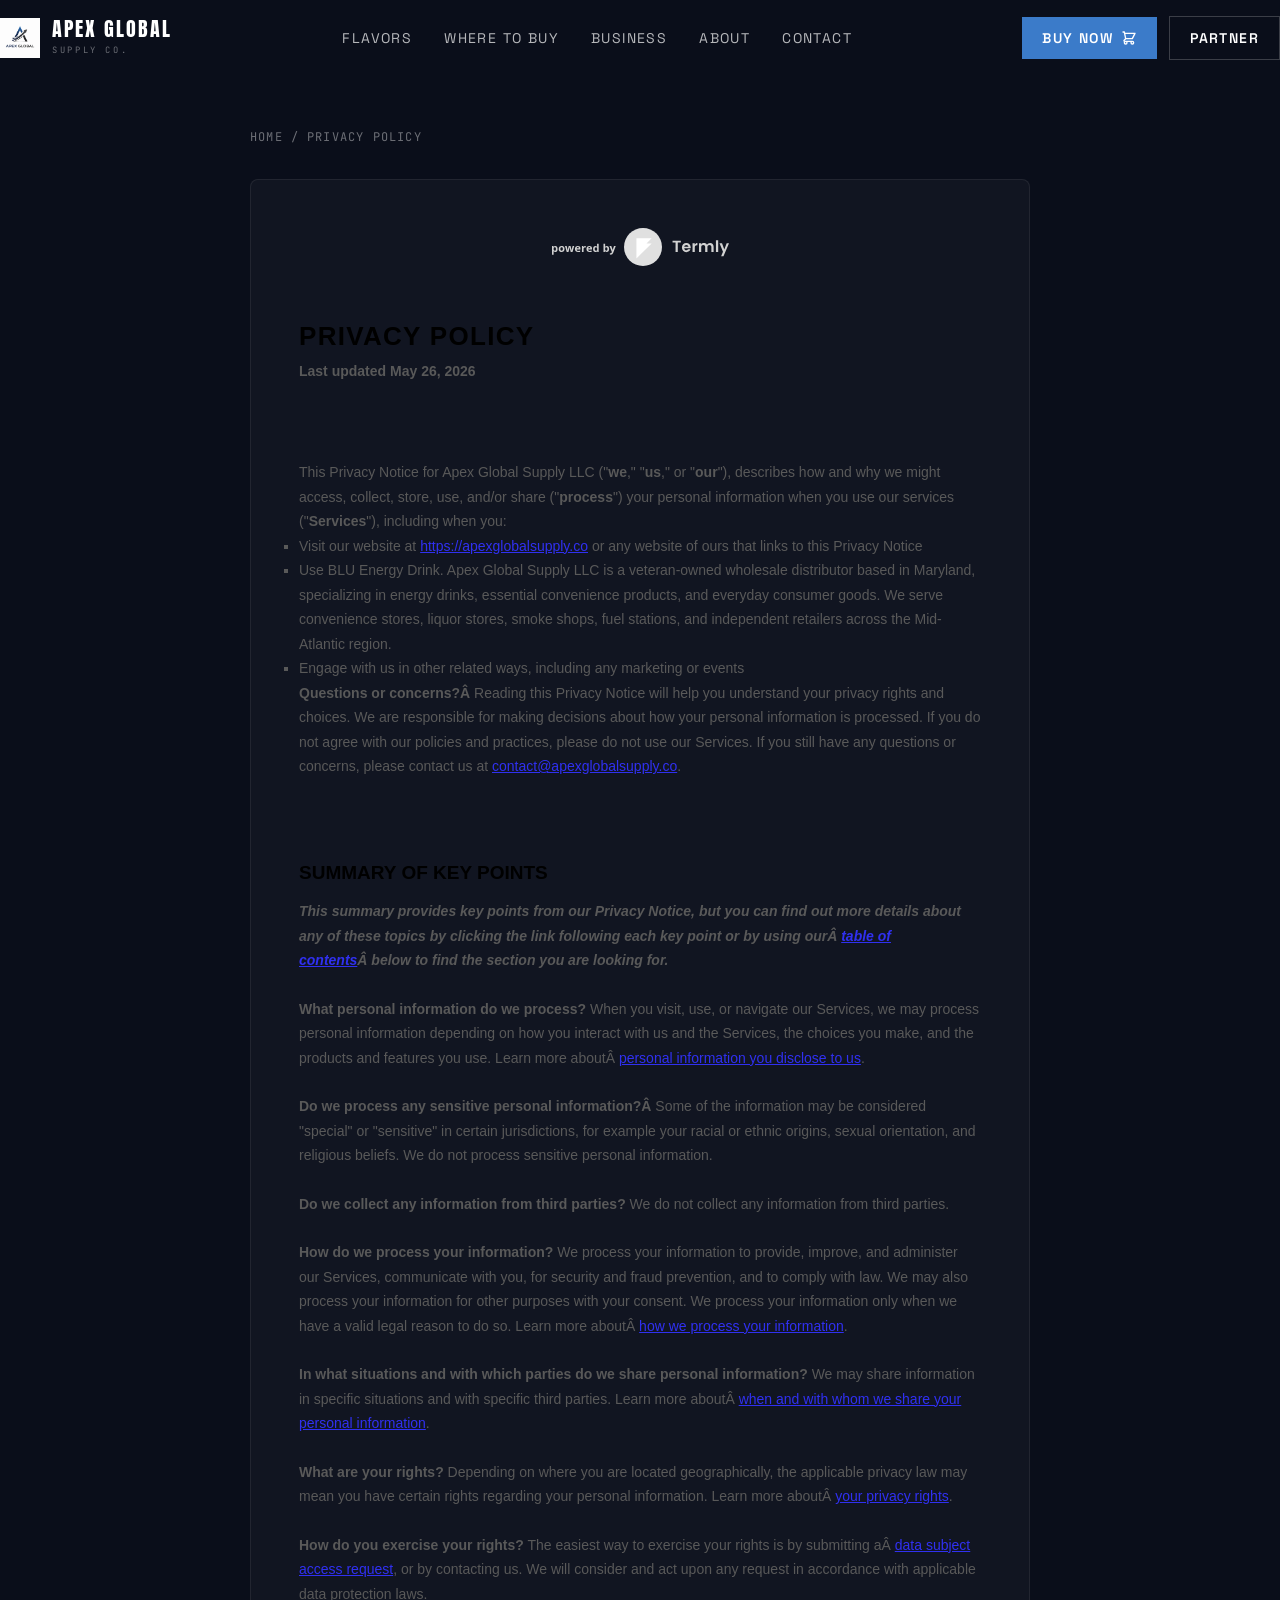
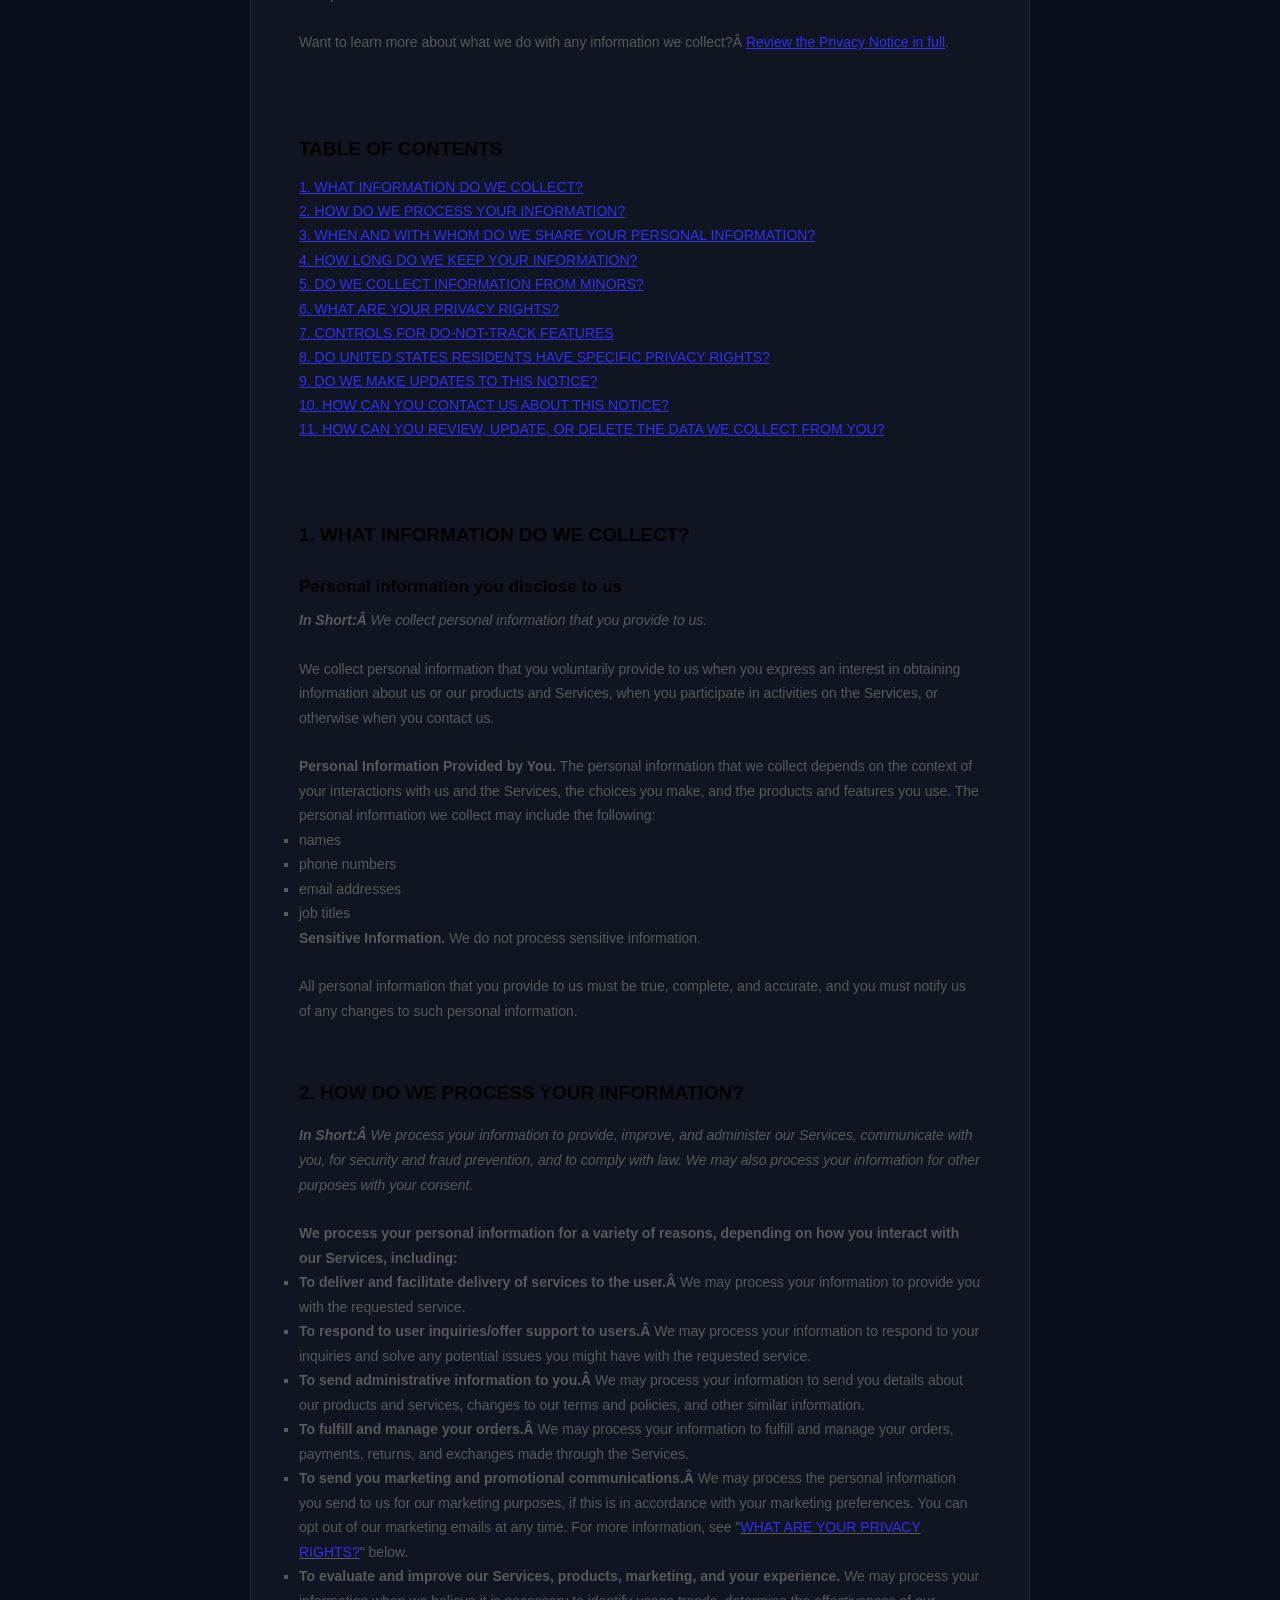
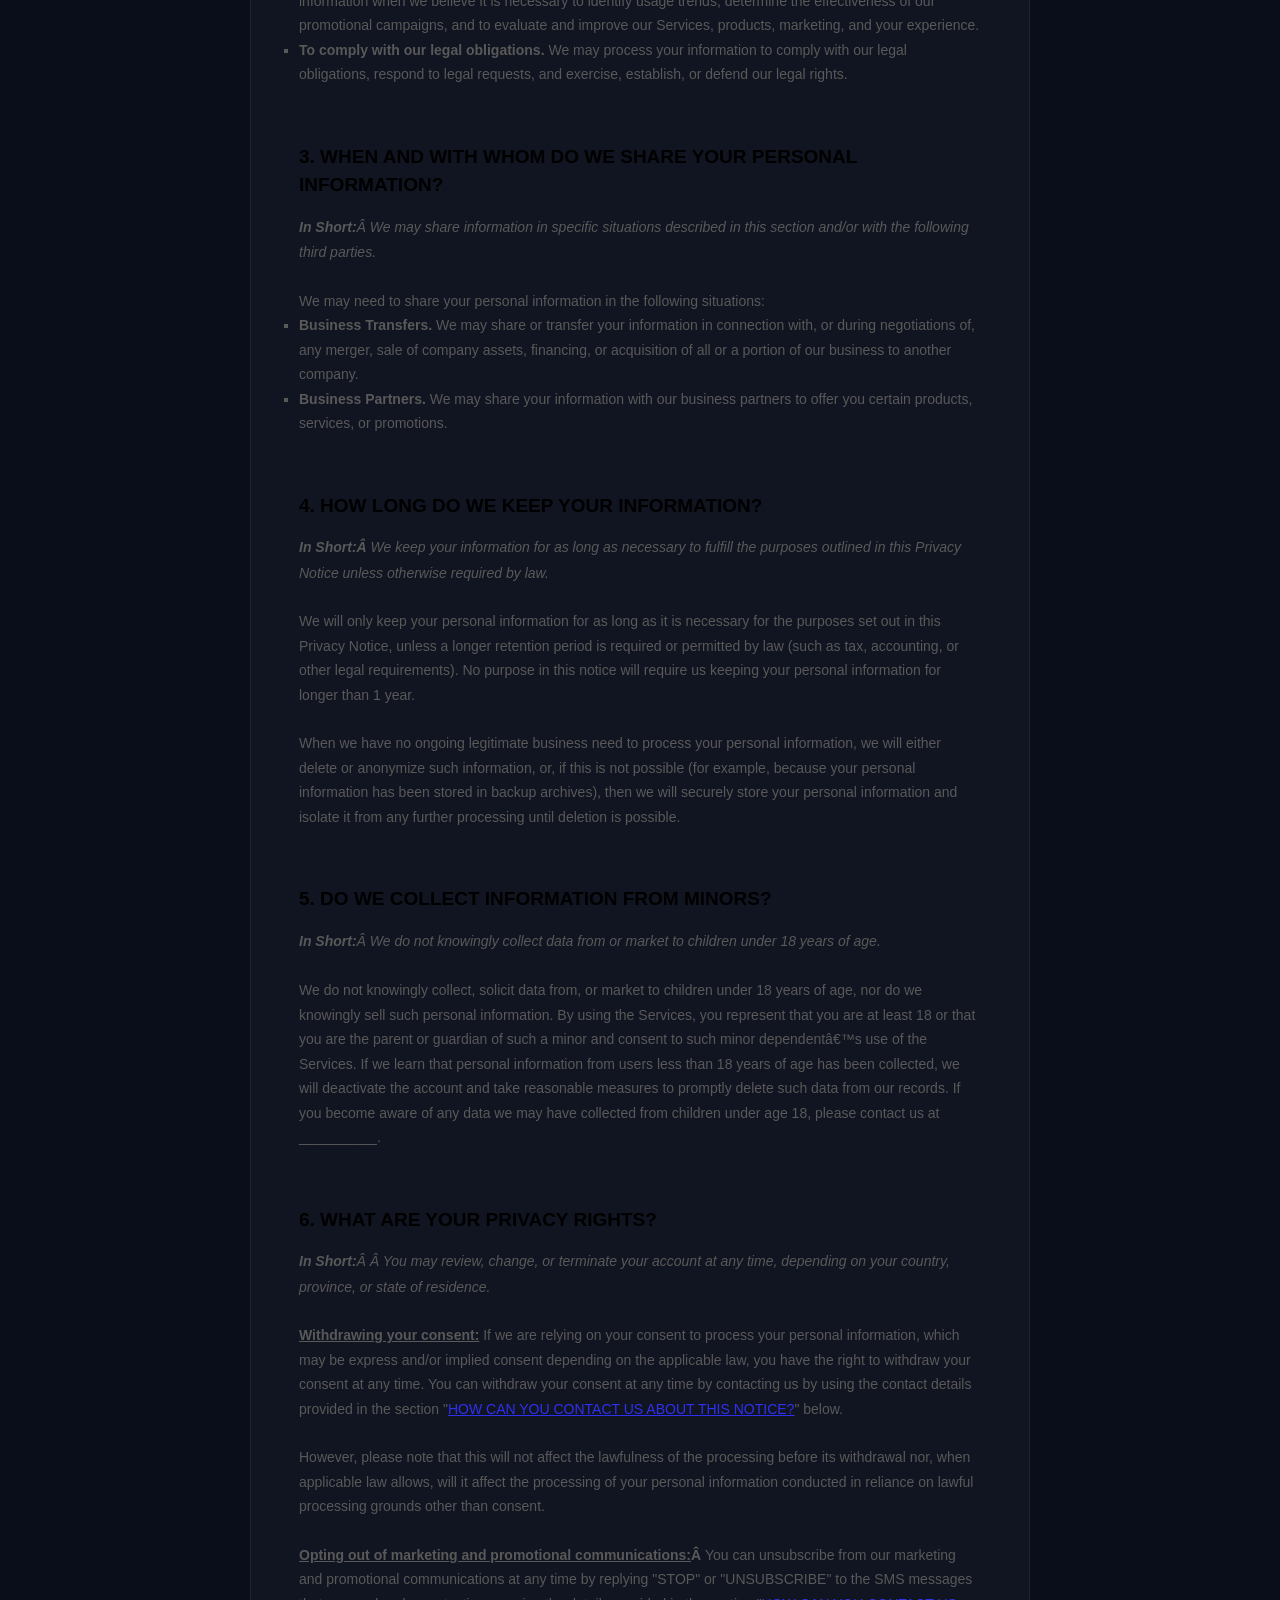
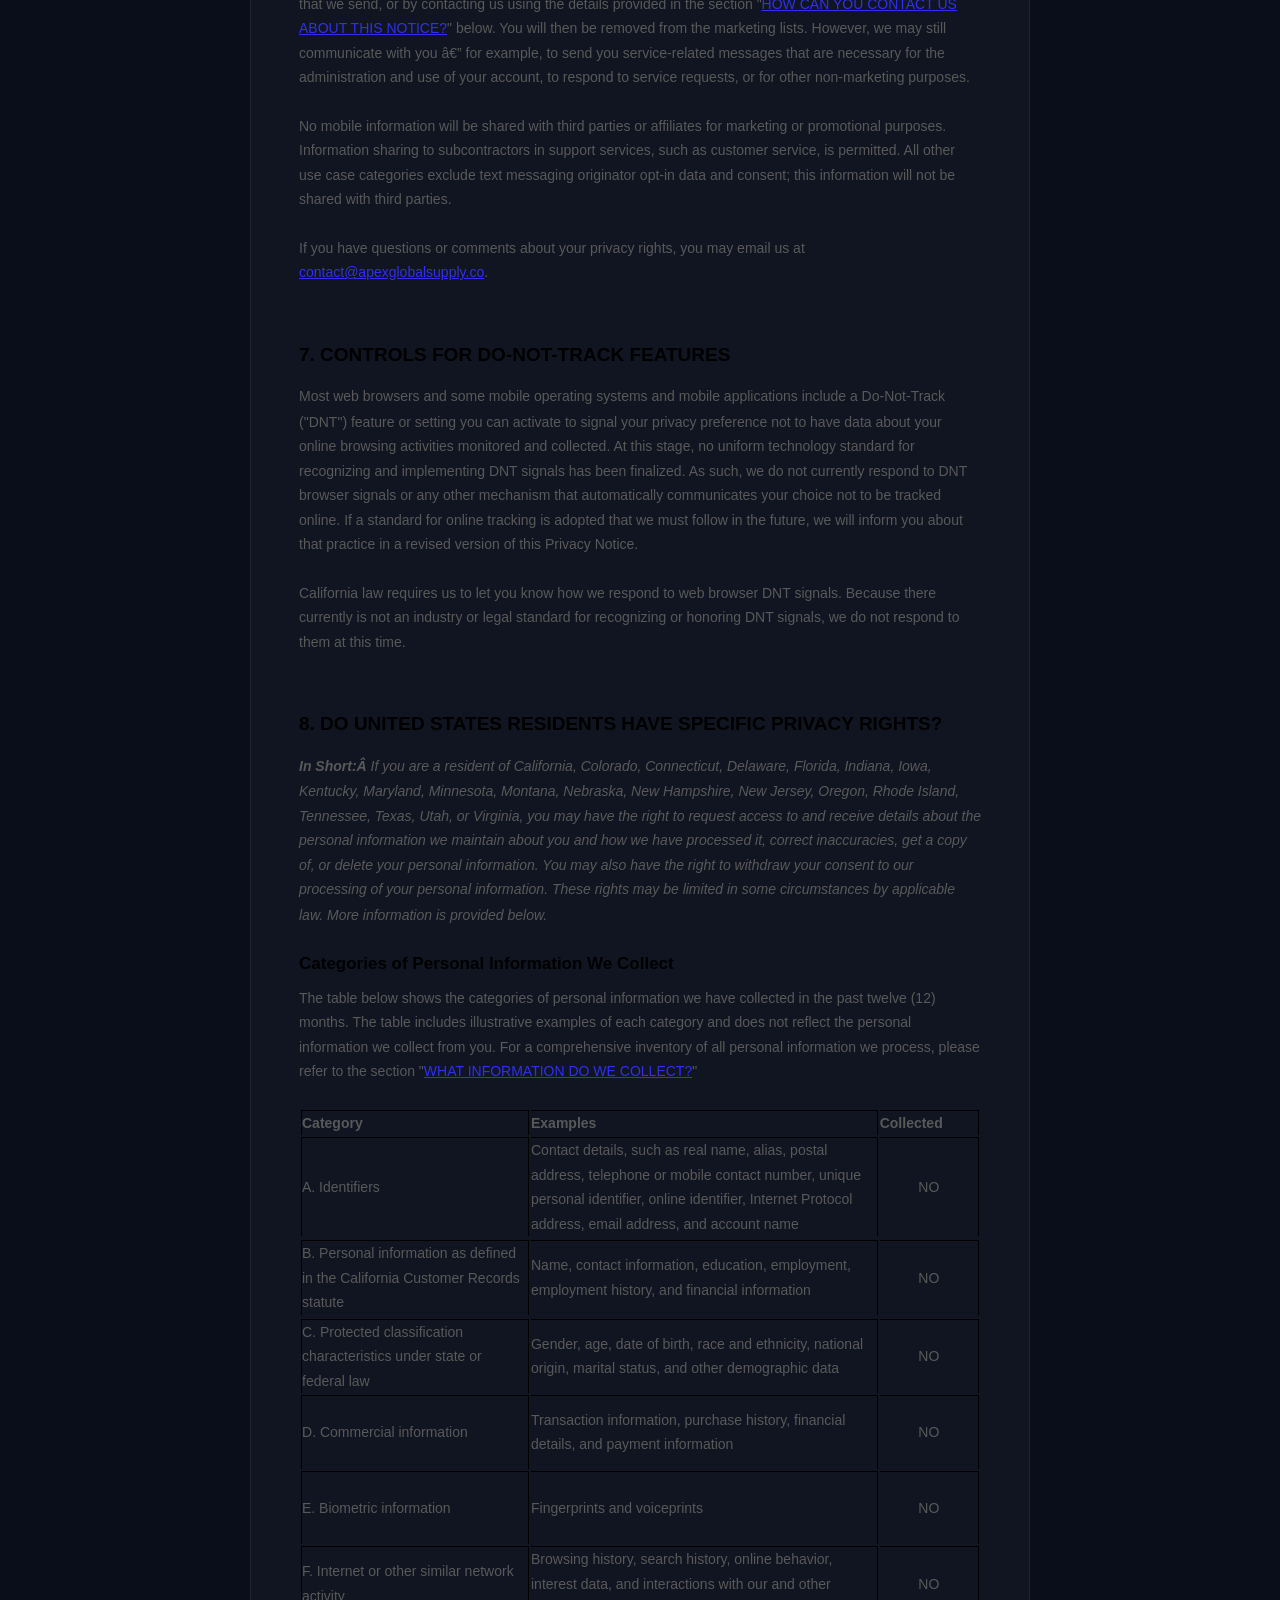
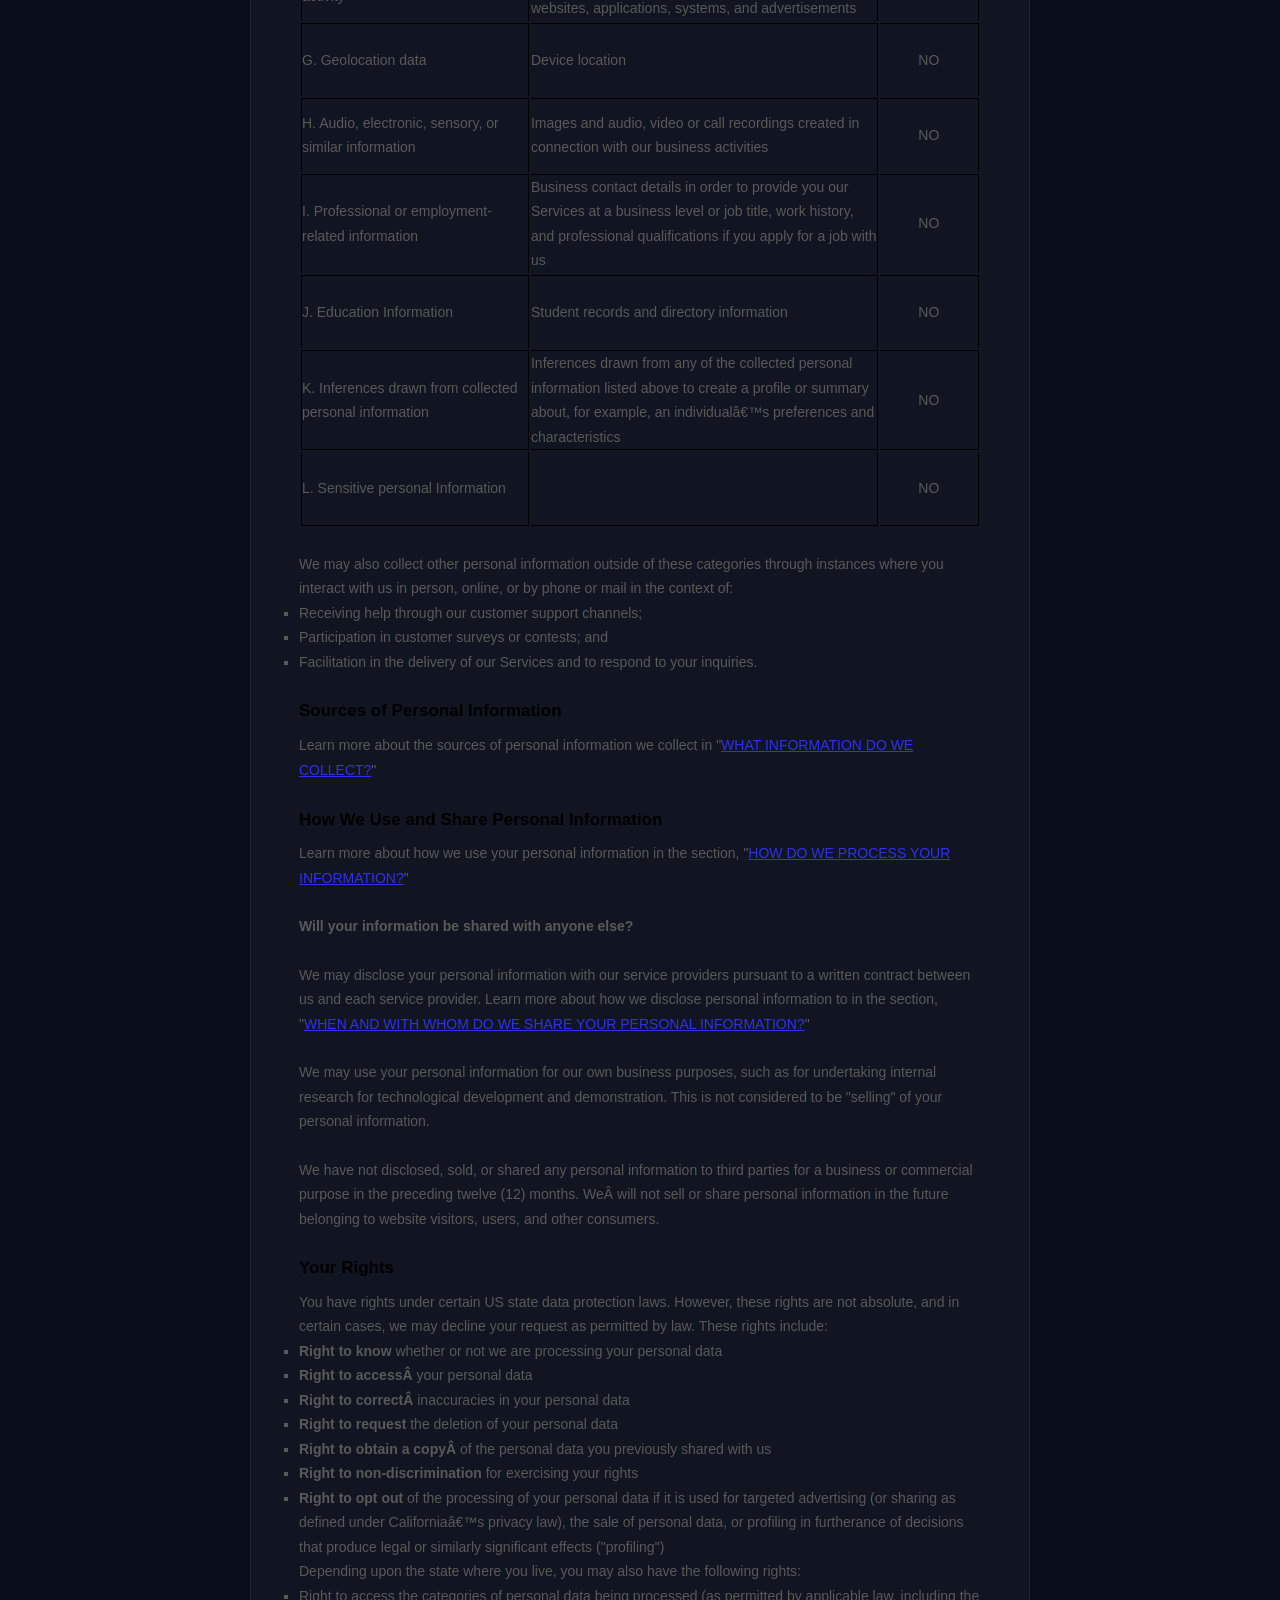
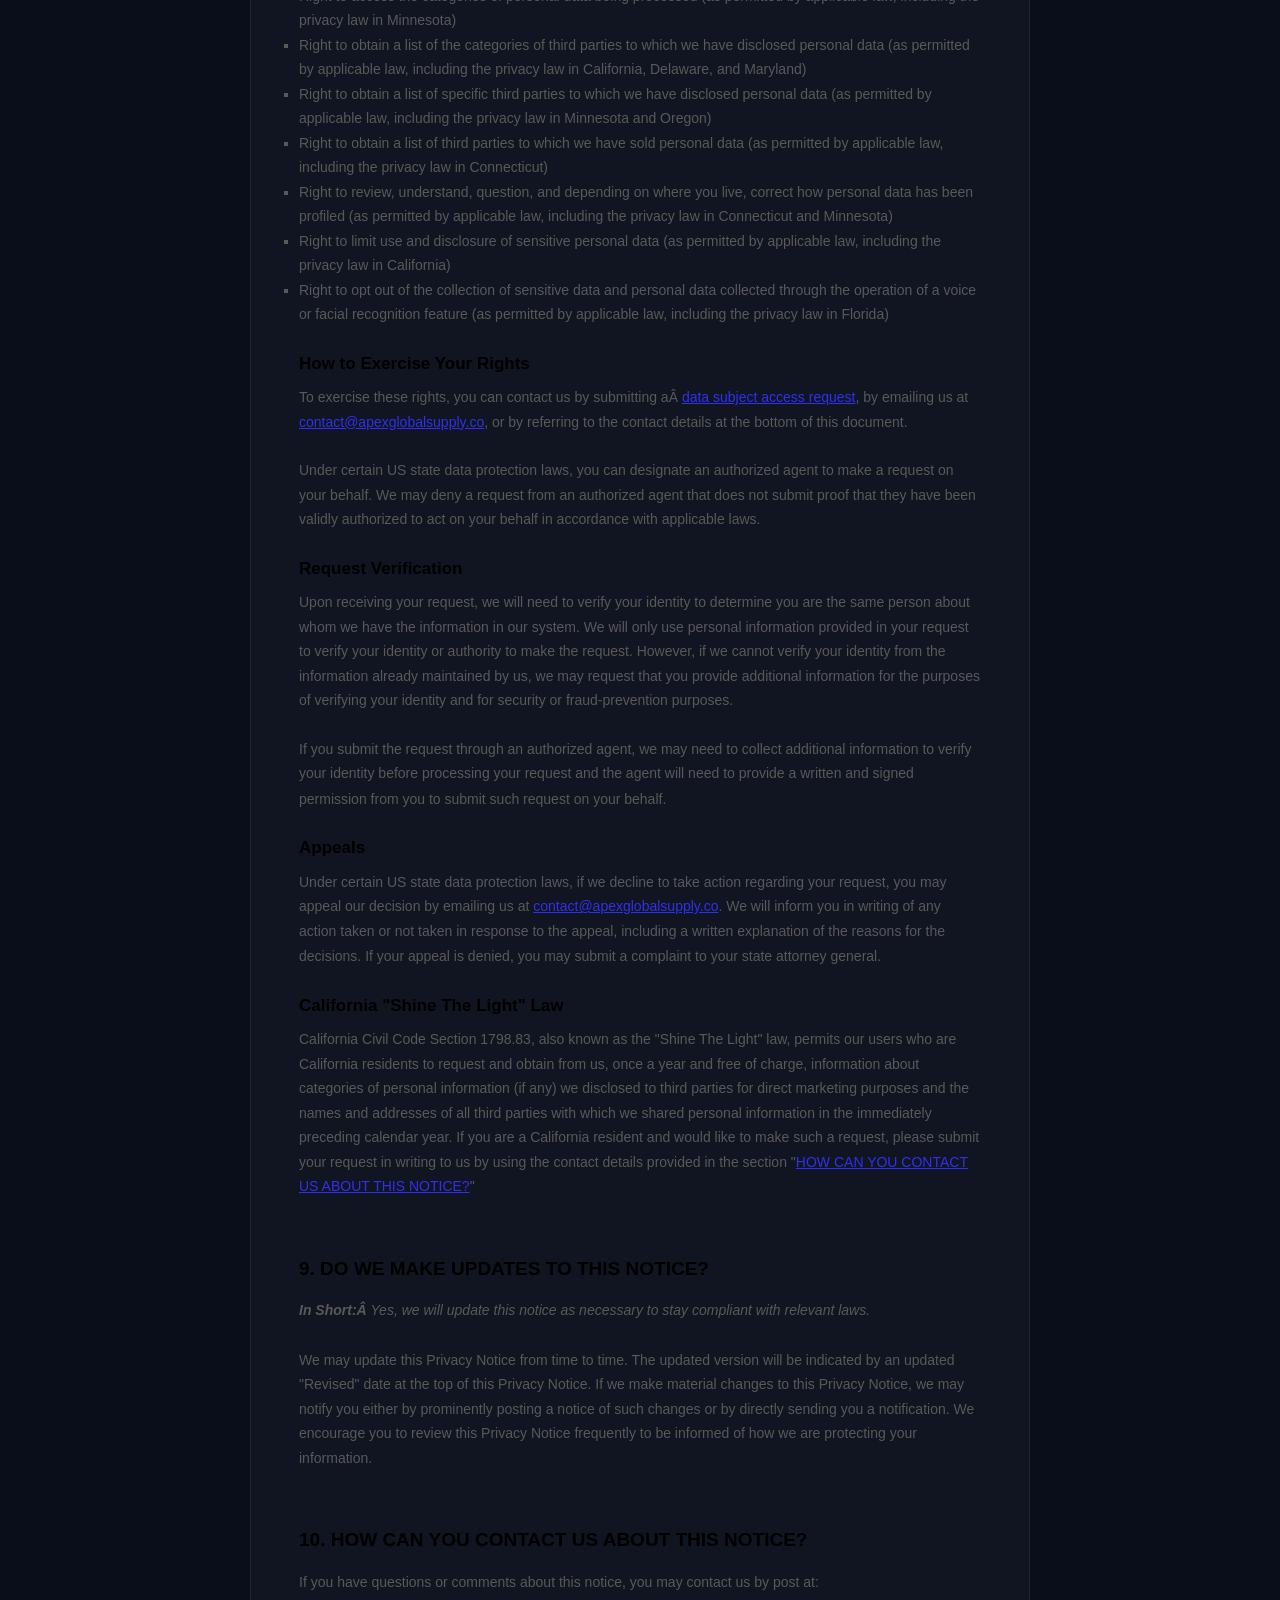
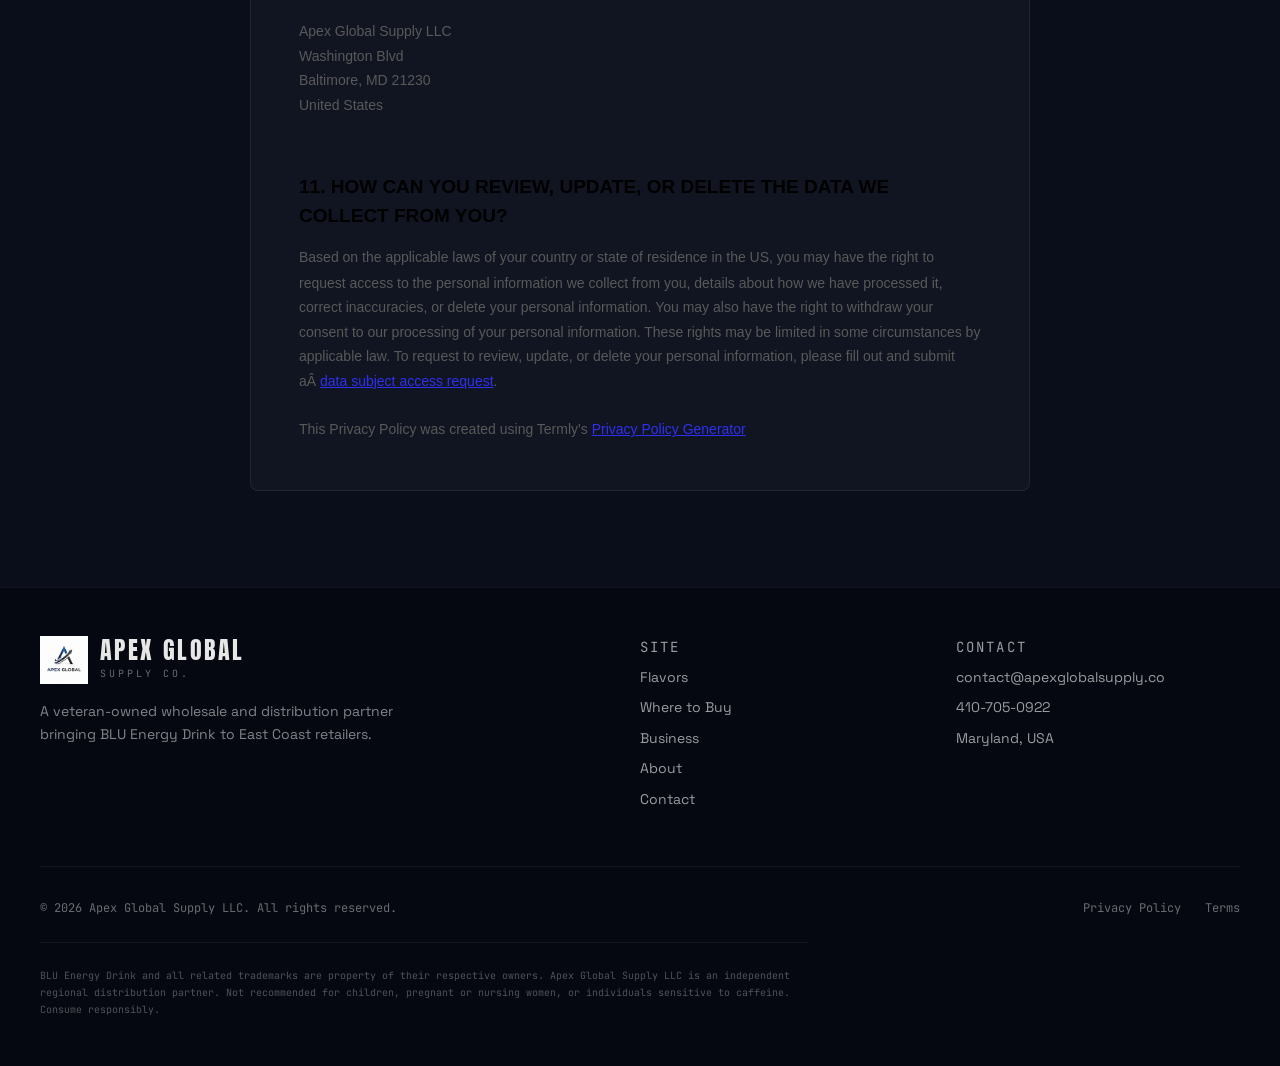
==== privacy-policy.html @ d28b6e2a "Added Privacy Policy page" ====
﻿<!DOCTYPE html>
<html lang="en-US">
<head>
<meta charset="UTF-8">
<meta name="viewport" content="width=device-width, initial-scale=1.0">
<title>Privacy Policy | Apex Global Supply</title>
<meta name="description" content="Privacy Policy for Apex Global Supply LLC. Learn how we collect, use, and protect your personal information.">
<link rel="icon" type="image/png" href="assets/images/logo.png">
<link rel="preconnect" href="https://fonts.googleapis.com">
<link rel="preconnect" href="https://fonts.gstatic.com" crossorigin>
<link href="https://fonts.googleapis.com/css2?family=Anton&family=Space+Grotesk:wght@300;400;500;600;700&family=JetBrains+Mono:wght@400;500&display=swap" rel="stylesheet">
<link rel="stylesheet" href="assets/css/styles.css">
<style>
  .policy-page {
    padding-top: 8rem;
    padding-bottom: 6rem;
    min-height: 80vh;
  }
  .policy-page .container {
    max-width: 860px;
  }
  .policy-breadcrumb {
    font-family: 'JetBrains Mono', monospace;
    font-size: 0.75rem;
    color: rgba(255,255,255,0.4);
    letter-spacing: 0.1em;
    text-transform: uppercase;
    margin-bottom: 2rem;
  }
  .policy-breadcrumb a {
    color: rgba(255,255,255,0.4);
    text-decoration: none;
    transition: color 0.2s;
  }
  .policy-breadcrumb a:hover { color: rgba(255,255,255,0.8); }
  .policy-breadcrumb span { margin: 0 0.5rem; }
  .policy-content-wrap {
    background: rgba(255,255,255,0.03);
    border: 1px solid rgba(255,255,255,0.07);
    border-radius: 0.5rem;
    padding: 3rem;
  }
  @media(max-width: 640px) {
    .policy-content-wrap { padding: 1.5rem; }
  }

  /* Override termly colors for dark theme */
  [data-custom-class='body'], [data-custom-class='body'] * {
    background: transparent !important;
  }
  [data-custom-class='title'], [data-custom-class='title'] * {
    font-family: 'Anton', sans-serif !important;
    font-size: 2rem !important;
    color: rgb(231, 231, 231) !important;
    letter-spacing: 0.05em !important;
    text-transform: uppercase !important;
  }
  [data-custom-class='subtitle'], [data-custom-class='subtitle'] * {
    font-family: 'Space Grotesk', sans-serif !important;
    color: rgba(255,255,255,0.5) !important;
    font-size: 0.875rem !important;
  }
  [data-custom-class='heading_1'], [data-custom-class='heading_1'] * {
    font-family: 'Space Grotesk', sans-serif !important;
    font-size: 1.25rem !important;
    font-weight: 600 !important;
    color: rgb(231, 231, 231) !important;
    margin-top: 2rem !important;
    margin-bottom: 0.75rem !important;
  }
  [data-custom-class='heading_2'], [data-custom-class='heading_2'] * {
    font-family: 'Space Grotesk', sans-serif !important;
    font-size: 1.05rem !important;
    font-weight: 600 !important;
    color: rgb(231, 231, 231) !important;
    margin-top: 1.5rem !important;
    margin-bottom: 0.5rem !important;
  }
  [data-custom-class='body_text'], [data-custom-class='body_text'] * {
    color: rgba(255,255,255,0.7) !important;
    font-size: 0.9rem !important;
    font-family: 'Space Grotesk', sans-serif !important;
    line-height: 1.75 !important;
  }
  [data-custom-class='link'], [data-custom-class='link'] * {
    color: #5B9BD5 !important;
    font-size: 0.9rem !important;
    font-family: 'Space Grotesk', sans-serif !important;
    word-break: break-word !important;
  }
  [data-custom-class='link']:hover { color: #3B7BC9 !important; }
</style>
</head>
<body>

<!-- HEADER -->
<header id="header">
  <div class="container nav-inner">
    <a href="index.html" class="logo-link">
      <img src="assets/images/logo.png" alt="Apex Global Supply" class="logo-img">
      <div class="logo-text">
        <div class="name">APEX GLOBAL</div>
        <div class="sub">Supply Co.</div>
      </div>
    </a>
    <nav class="desktop">
      <a href="index.html#flavors">Flavors</a>
      <a href="index.html#where-to-buy">Where to Buy</a>
      <a href="index.html#business">Business</a>
      <a href="index.html#about">About</a>
      <a href="index.html#contact">Contact</a>
    </nav>
    <div class="nav-cta">
      <a href="index.html#where-to-buy" class="btn btn-primary">Buy Now <svg class="icon-sm" fill="none" stroke="currentColor" viewBox="0 0 24 24"><path stroke-linecap="round" stroke-linejoin="round" stroke-width="2" d="M3 3h2l.4 2M7 13h10l4-8H5.4M7 13L5.4 5M7 13l-2.293 2.293c-.63.63-.184 1.707.707 1.707H17m0 0a2 2 0 100 4 2 2 0 000-4zm-8 2a2 2 0 11-4 0 2 2 0 014 0z"/></svg></a>
      <a href="index.html#business" class="btn btn-outline">Partner</a>
    </div>
    <button class="mobile-toggle" onclick="toggleMenu()" aria-label="Menu">
      <svg id="menu-icon" class="icon-lg" fill="none" stroke="currentColor" viewBox="0 0 24 24"><path stroke-linecap="round" stroke-linejoin="round" stroke-width="2" d="M4 6h16M4 12h16M4 18h16"/></svg>
    </button>
  </div>
  <div class="mobile-menu" id="mobile-menu">
    <a href="index.html#flavors" onclick="toggleMenu()">Flavors</a>
    <a href="index.html#where-to-buy" onclick="toggleMenu()">Where to Buy</a>
    <a href="index.html#business" onclick="toggleMenu()">Business</a>
    <a href="index.html#about" onclick="toggleMenu()">About</a>
    <a href="index.html#contact" onclick="toggleMenu()">Contact</a>
    <div class="mobile-cta">
      <a href="index.html#where-to-buy" onclick="toggleMenu()" class="btn btn-primary">Buy Now</a>
      <a href="index.html#business" onclick="toggleMenu()" class="btn btn-outline">Partner With Us</a>
    </div>
  </div>
</header>

<!-- PRIVACY POLICY CONTENT -->
<main class="policy-page">
  <div class="container">
    <div class="policy-breadcrumb">
      <a href="index.html">Home</a><span>/</span>Privacy Policy
    </div>
    <div class="policy-content-wrap">
<style>
  [data-custom-class='body'], [data-custom-class='body'] * {
          background: transparent !important;
        }
[data-custom-class='title'], [data-custom-class='title'] * {
          font-family: Arial !important;
font-size: 26px !important;
color: #000000 !important;
        }
[data-custom-class='subtitle'], [data-custom-class='subtitle'] * {
          font-family: Arial !important;
color: #595959 !important;
font-size: 14px !important;
        }
[data-custom-class='heading_1'], [data-custom-class='heading_1'] * {
          font-family: Arial !important;
font-size: 19px !important;
color: #000000 !important;
        }
[data-custom-class='heading_2'], [data-custom-class='heading_2'] * {
          font-family: Arial !important;
font-size: 17px !important;
color: #000000 !important;
        }
[data-custom-class='body_text'], [data-custom-class='body_text'] * {
          color: #595959 !important;
font-size: 14px !important;
font-family: Arial !important;
        }
[data-custom-class='link'], [data-custom-class='link'] * {
          color: #3030F1 !important;
font-size: 14px !important;
font-family: Arial !important;
word-break: break-word !important;
        }
</style>
      <span style="display: block;margin: 0 auto 3.125rem;width: 11.125rem;height: 2.375rem;background: url([data-uri]) center no-repeat;"></span>

      <div data-custom-class="body">
      <div><strong><span style="font-size: 26px;"><span data-custom-class="title"><bdt class="block-component"></bdt><bdt class="question"><h1>PRIVACY POLICY</h1></bdt><bdt class="statement-end-if-in-editor"></bdt></span></span></strong></div><div><span style="color: rgb(127, 127, 127);"><strong><span style="font-size: 15px;"><span data-custom-class="subtitle">Last updated <bdt class="question">May 26, 2026</bdt></span></span></strong></span></div><div><br></div><div><br></div><div><br></div><div style="line-height: 1.5;"><span style="color: rgb(127, 127, 127);"><span style="color: rgb(89, 89, 89); font-size: 15px;"><span data-custom-class="body_text">This Privacy Notice for <bdt class="question noTranslate">Apex Global Supply LLC </bdt><bdt class="block-component"></bdt></bdt> (<bdt class="block-component"></bdt>"<strong>we</strong>," "<strong>us</strong>," or "<strong>our</strong>"<bdt class="statement-end-if-in-editor"></bdt></span><span data-custom-class="body_text">), describes how and why we might access, collect, store, use, and/or share (<bdt class="block-component"></bdt>"<strong>process</strong>"<bdt class="statement-end-if-in-editor"></bdt>) your personal information when you use our services (<bdt class="block-component"></bdt>"<strong>Services</strong>"<bdt class="statement-end-if-in-editor"></bdt>), including when you:</span></span></span><span style="font-size: 15px;"><span style="color: rgb(127, 127, 127);"><span data-custom-class="body_text"><span style="color: rgb(89, 89, 89);"><span data-custom-class="body_text"><bdt class="block-component"></bdt></span></span></span></span></span></div><ul><li data-custom-class="body_text" style="line-height: 1.5;"><span style="font-size: 15px; color: rgb(89, 89, 89);"><span style="font-size: 15px; color: rgb(89, 89, 89);"><span data-custom-class="body_text">Visit our website<bdt class="block-component"></bdt> at <span style="color: rgb(0, 58, 250);"><bdt class="question noTranslate"><a target="_blank" data-custom-class="link" href="https://apexglobalsupply.co">https://apexglobalsupply.co</a></bdt></span><span style="font-size: 15px;"><span style="color: rgb(89, 89, 89);"><span data-custom-class="body_text"><span style="font-size: 15px;"><span style="color: rgb(89, 89, 89);"><bdt class="statement-end-if-in-editor"> or any website of ours that links to this Privacy Notice</bdt></span></span></span></span></span></span></span></span></li></ul><div><bdt class="block-component"><span style="font-size: 15px;"><span style="font-size: 15px;"><span style="color: rgb(127, 127, 127);"><span data-custom-class="body_text"><span style="color: rgb(89, 89, 89);"><span data-custom-class="body_text"><bdt class="block-component"></bdt></bdt></span></span></span></span></span></span></span></span></li></ul><div style="line-height: 1.5;"><bdt class="block-component"><span style="font-size: 15px;"></span></bdt></div><ul><li data-custom-class="body_text" style="line-height: 1.5;"><span style="font-size: 15px;">Use <bdt class="question noTranslate">BLU Energy Drink</bdt>. <bdt class="question">Apex Global Supply LLC is a veteran-owned wholesale distributor based in Maryland, specializing in energy drinks, essential convenience products, and everyday consumer goods. We serve convenience stores, liquor stores, smoke shops, fuel stations, and independent retailers across the Mid-Atlantic region.</bdt></span><bdt class="statement-end-if-in-editor"><span style="font-size: 15px;"></span></bdt></li></ul><div style="line-height: 1.5;"><span style="font-size: 15px;"><span style="color: rgb(127, 127, 127);"><span data-custom-class="body_text"><span style="color: rgb(89, 89, 89);"><span data-custom-class="body_text"><bdt class="block-component"></bdt></span></span></span></span></span></div><ul><li data-custom-class="body_text" style="line-height: 1.5;"><span style="font-size: 15px; color: rgb(89, 89, 89);"><span style="font-size: 15px; color: rgb(89, 89, 89);"><span data-custom-class="body_text">Engage with us in other related ways, including any marketing or events<span style="font-size: 15px;"><span style="color: rgb(89, 89, 89);"><span data-custom-class="body_text"><span style="font-size: 15px;"><span style="color: rgb(89, 89, 89);"><bdt class="statement-end-if-in-editor"></bdt></span></span></span></span></span></span></span></span></li></ul><div style="line-height: 1.5;"><span style="font-size: 15px;"><span style="color: rgb(127, 127, 127);"><span data-custom-class="body_text"><strong>Questions or concerns?Â </strong>Reading this Privacy Notice will help you understand your privacy rights and choices. We are responsible for making decisions about how your personal information is processed. If you do not agree with our policies and practices, please do not use our Services.<bdt class="block-component"></bdt> If you still have any questions or concerns, please contact us at <bdt class="question noTranslate"><a target="_blank" data-custom-class="link" href="mailto:contact@apexglobalsupply.co">contact@apexglobalsupply.co</a></bdt>.</span></span></span></div><div style="line-height: 1.5;"><br></div><div style="line-height: 1.5;"><br></div><div style="line-height: 1.5;"><strong><span style="font-size: 15px;"><span data-custom-class="heading_1"><h2>SUMMARY OF KEY POINTS</h2></span></span></strong></div><div style="line-height: 1.5;"><span style="font-size: 15px;"><span data-custom-class="body_text"><strong><em>This summary provides key points from our Privacy Notice, but you can find out more details about any of these topics by clicking the link following each key point or by using ourÂ </em></strong></span></span><a data-custom-class="link" href="#toc"><span style="color: rgb(0, 58, 250); font-size: 15px;"><span data-custom-class="body_text"><strong><em>table of contents</em></strong></span></span></a><span style="font-size: 15px;"><span data-custom-class="body_text"><strong><em>Â below to find the section you are looking for.</em></strong></span></span></div><div style="line-height: 1.5;"><br></div><div style="line-height: 1.5;"><span style="font-size: 15px;"><span data-custom-class="body_text"><strong>What personal information do we process?</strong> When you visit, use, or navigate our Services, we may process personal information depending on how you interact with us and the Services, the choices you make, and the products and features you use. Learn more aboutÂ </span></span><a data-custom-class="link" href="#personalinfo"><span style="color: rgb(0, 58, 250); font-size: 15px;"><span data-custom-class="body_text">personal information you disclose to us</span></span></a><span data-custom-class="body_text">.</span></div><div style="line-height: 1.5;"><br></div><div style="line-height: 1.5;"><span style="font-size: 15px;"><span data-custom-class="body_text"><strong>Do we process any sensitive personal information?Â </strong>Some of the information may be considered <bdt class="block-component"></bdt>"special" or "sensitive"<bdt class="statement-end-if-in-editor"></bdt> in certain jurisdictions, for example your racial or ethnic origins, sexual orientation, and religious beliefs. <bdt class="block-component"></bdt>We do not process sensitive personal information.<bdt class="else-block"></bdt></span></span></div><div style="line-height: 1.5;"><br></div><div style="line-height: 1.5;"><span style="font-size: 15px;"><span data-custom-class="body_text"><strong>Do we collect any information from third parties?</strong> <bdt class="block-component"></bdt>We do not collect any information from third parties.<bdt class="else-block"></bdt></span></span></div><div style="line-height: 1.5;"><br></div><div style="line-height: 1.5;"><span style="font-size: 15px;"><span data-custom-class="body_text"><strong>How do we process your information?</strong> We process your information to provide, improve, and administer our Services, communicate with you, for security and fraud prevention, and to comply with law. We may also process your information for other purposes with your consent. We process your information only when we have a valid legal reason to do so. Learn more aboutÂ </span></span><a data-custom-class="link" href="#infouse"><span style="color: rgb(0, 58, 250); font-size: 15px;"><span data-custom-class="body_text">how we process your information</span></span></a><span data-custom-class="body_text">.</span></div><div style="line-height: 1.5;"><br></div><div style="line-height: 1.5;"><span style="font-size: 15px;"><span data-custom-class="body_text"><strong>In what situations and with which <bdt class="block-component"></bdt>parties do we share personal information?</strong> We may share information in specific situations and with specific <bdt class="block-component"></bdt>third parties. Learn more aboutÂ </span></span><a data-custom-class="link" href="#whoshare"><span style="color: rgb(0, 58, 250); font-size: 15px;"><span data-custom-class="body_text">when and with whom we share your personal information</span></span></a><span style="font-size: 15px;"><span data-custom-class="body_text">.<bdt class="block-component"></bdt></span></span></div><div style="line-height: 1.5;"><br></div><div style="line-height: 1.5;"><span style="font-size: 15px;"><span data-custom-class="body_text"><strong>What are your rights?</strong> Depending on where you are located geographically, the applicable privacy law may mean you have certain rights regarding your personal information. Learn more aboutÂ </span></span><a data-custom-class="link" href="#privacyrights"><span style="color: rgb(0, 58, 250); font-size: 15px;"><span data-custom-class="body_text">your privacy rights</span></span></a><span data-custom-class="body_text">.</span></div><div style="line-height: 1.5;"><br></div><div style="line-height: 1.5;"><span style="font-size: 15px;"><span data-custom-class="body_text"><strong>How do you exercise your rights?</strong> The easiest way to exercise your rights is by <bdt class="block-component">submitting aÂ </bdt></span></span><a data-custom-class="link" href="https://app.termly.io/dsar/2855679f-4457-46c3-91da-1149c7aa90f2" rel="noopener noreferrer" target="_blank"><span style="color: rgb(0, 58, 250); font-size: 15px;"><span data-custom-class="body_text">data subject access request</span></span></a><span style="font-size: 15px;"><span data-custom-class="body_text"><bdt class="block-component"></bdt>, or by contacting us. We will consider and act upon any request in accordance with applicable data protection laws.</span></span></div><div style="line-height: 1.5;"><br></div><div style="line-height: 1.5;"><span style="font-size: 15px;"><span data-custom-class="body_text">Want to learn more about what we do with any information we collect?Â </span></span><a data-custom-class="link" href="#toc"><span style="color: rgb(0, 58, 250); font-size: 15px;"><span data-custom-class="body_text">Review the Privacy Notice in full</span></span></a><span style="font-size: 15px;"><span data-custom-class="body_text">.</span></span></div><div style="line-height: 1.5;"><br></div><div style="line-height: 1.5;"><br></div><div id="toc" style="line-height: 1.5;"><span style="font-size: 15px;"><span style="color: rgb(127, 127, 127);"><span style="color: rgb(0, 0, 0);"><strong><span data-custom-class="heading_1"><h2>TABLE OF CONTENTS</h2></span></strong></span></span></span></div><div style="line-height: 1.5;"><span style="font-size: 15px;"><a data-custom-class="link" href="#infocollect"><span style="color: rgb(0, 58, 250);">1. WHAT INFORMATION DO WE COLLECT?</span></a></span></div><div style="line-height: 1.5;"><span style="font-size: 15px;"><a data-custom-class="link" href="#infouse"><span style="color: rgb(0, 58, 250);">2. HOW DO WE PROCESS YOUR INFORMATION?<bdt class="block-component"></bdt></span></a></span></div><div style="line-height: 1.5;"><span style="font-size: 15px;"><span style="color: rgb(0, 58, 250);"><a data-custom-class="link" href="#whoshare">3. WHEN AND WITH WHOM DO WE SHARE YOUR PERSONAL INFORMATION?</a></span><span data-custom-class="body_text"><bdt class="block-component"></bdt></a><span style="color: rgb(127, 127, 127);"><span style="color: rgb(89, 89, 89);"><span data-custom-class="body_text"><span style="color: rgb(89, 89, 89);"><bdt class="block-component"></bdt></span></span></span></span><bdt class="block-component"></bdt></span></div><div style="line-height: 1.5;"><span style="font-size: 15px;"><span style="color: rgb(127, 127, 127);"><span style="color: rgb(89, 89, 89);"><span data-custom-class="body_text"><span style="color: rgb(89, 89, 89);"><span style="color: rgb(89, 89, 89);"><span style="color: rgb(89, 89, 89);"><bdt class="block-component"></bdt></span></span> <bdt class="block-component"></bdt></span></span></span></span></span></div><div style="line-height: 1.5;"><span style="font-size: 15px;"><a data-custom-class="link" href="#inforetain"><span style="color: rgb(0, 58, 250);">4. HOW LONG DO WE KEEP YOUR INFORMATION?</span></a><span style="color: rgb(127, 127, 127);"><span style="color: rgb(89, 89, 89);"><span data-custom-class="body_text"><span style="color: rgb(89, 89, 89);"><span style="color: rgb(89, 89, 89);"><bdt class="block-component"></bdt><bdt class="block-component"></bdt></span></span></span></span></span></div><div style="line-height: 1.5;"><span style="font-size: 15px;"><a data-custom-class="link" href="#infominors"><span style="color: rgb(0, 58, 250);">5. DO WE COLLECT INFORMATION FROM MINORS?</span></a><span style="color: rgb(127, 127, 127);"><span style="color: rgb(89, 89, 89);"><span data-custom-class="body_text"><span style="color: rgb(89, 89, 89);"><bdt class="statement-end-if-in-editor"></bdt></span></span></span></span></span></div><div style="line-height: 1.5;"><span style="font-size: 15px;"><span style="color: rgb(0, 58, 250);"><a data-custom-class="link" href="#privacyrights">6. WHAT ARE YOUR PRIVACY RIGHTS?</a></span></span></div><div style="line-height: 1.5;"><span style="font-size: 15px;"><a data-custom-class="link" href="#DNT"><span style="color: rgb(0, 58, 250);">7. CONTROLS FOR DO-NOT-TRACK FEATURES<bdt class="block-component"></bdt></span></a></span></div><div style="line-height: 1.5;"><span style="font-size: 15px;"><a data-custom-class="link" href="#uslaws"><span style="color: rgb(0, 58, 250);">8. DO UNITED STATES RESIDENTS HAVE SPECIFIC PRIVACY RIGHTS?</span></a></span><bdt class="block-component"><span style="font-size: 15px;"><span data-custom-class="body_text"></span></bdt></span></div><div style="line-height: 1.5;"><bdt class="block-component"><span style="font-size: 15px;"></bdt><bdt class="block-component"></bdt><bdt class="block-component"></bdt><bdt class="block-component"></bdt><bdt class="block-component"></bdt><bdt class="block-component"></bdt><bdt class="block-component"></bdt><bdt class="block-component"></bdt><bdt class="block-component"></bdt><bdt class="block-component"></span></bdt></div><div style="line-height: 1.5;"><span style="font-size: 15px;"><a data-custom-class="link" href="#policyupdates"><span style="color: rgb(0, 58, 250);">9. DO WE MAKE UPDATES TO THIS NOTICE?</span></a></span></div><div style="line-height: 1.5;"><a data-custom-class="link" href="#contact"><span style="color: rgb(0, 58, 250); font-size: 15px;">10. HOW CAN YOU CONTACT US ABOUT THIS NOTICE?</span></a></div><div style="line-height: 1.5;"><a data-custom-class="link" href="#request"><span style="color: rgb(0, 58, 250);">11. HOW CAN YOU REVIEW, UPDATE, OR DELETE THE DATA WE COLLECT FROM YOU?</span></a></div><div style="line-height: 1.5;"><br></div><div style="line-height: 1.5;"><br></div><div id="infocollect" style="line-height: 1.5;"><span style="color: rgb(0, 0, 0);"><span style="color: rgb(0, 0, 0); font-size: 15px;"><span style="font-size: 15px; color: rgb(0, 0, 0);"><span style="font-size: 15px; color: rgb(0, 0, 0);"><span id="control" style="color: rgb(0, 0, 0);"><strong><span data-custom-class="heading_1"><h2>1. WHAT INFORMATION DO WE COLLECT?</h2></span></strong></span></span></span></span></span><span data-custom-class="heading_2" id="personalinfo" style="color: rgb(0, 0, 0);"><span style="font-size: 15px;"><strong><h3>Personal information you disclose to us</h3></strong></span></span><span style="color: rgb(127, 127, 127);"><span style="color: rgb(89, 89, 89); font-size: 15px;"><span data-custom-class="body_text"><span style="font-size: 15px; color: rgb(89, 89, 89);"><span style="font-size: 15px; color: rgb(89, 89, 89);"><span data-custom-class="body_text"><strong><em>In Short:</em></strong></span></span></span></span><span data-custom-class="body_text"><span style="font-size: 15px; color: rgb(89, 89, 89);"><span style="font-size: 15px; color: rgb(89, 89, 89);"><span data-custom-class="body_text"><strong><em>Â </em></strong><em>We collect personal information that you provide to us.</em></span></span></span></span></span></span></div><div style="line-height: 1.5;"><br></div><div style="line-height: 1.5;"><span style="font-size: 15px; color: rgb(89, 89, 89);"><span style="font-size: 15px; color: rgb(89, 89, 89);"><span data-custom-class="body_text">We collect personal information that you voluntarily provide to us when you <span style="font-size: 15px;"><bdt class="block-component"></bdt></span></span><span data-custom-class="body_text">express an interest in obtaining information about us or our products and Services, when you participate in activities on the Services, or otherwise when you contact us.</span></span></span></span></div><div style="line-height: 1.5;"><br></div><div style="line-height: 1.5;"><span style="font-size: 15px; color: rgb(89, 89, 89);"><span style="font-size: 15px; color: rgb(89, 89, 89);"><span data-custom-class="body_text"><span style="font-size: 15px;"><bdt class="block-component"></bdt></span></span></span></span></div><div style="line-height: 1.5;"><span style="font-size: 15px; color: rgb(89, 89, 89);"><span style="font-size: 15px; color: rgb(89, 89, 89);"><span data-custom-class="body_text"><strong>Personal Information Provided by You.</strong> The personal information that we collect depends on the context of your interactions with us and the Services, the choices you make, and the products and features you use. The personal information we collect may include the following:<span style="font-size: 15px;"><span data-custom-class="body_text"><bdt class="forloop-component"></bdt></span></span></span></span></span></div><ul><li data-custom-class="body_text" style="line-height: 1.5;"><span style="font-size: 15px; color: rgb(89, 89, 89);"><span style="font-size: 15px; color: rgb(89, 89, 89);"><span data-custom-class="body_text"><span style="font-size: 15px;"><span data-custom-class="body_text"><bdt class="question">names</bdt></span></span></span></span></span></li></ul><div style="line-height: 1.5;"><span style="font-size: 15px; color: rgb(89, 89, 89);"><span style="font-size: 15px; color: rgb(89, 89, 89);"><span data-custom-class="body_text"><span style="font-size: 15px;"><span data-custom-class="body_text"><bdt class="forloop-component"></bdt></span></span></span></span></span></div><ul><li data-custom-class="body_text" style="line-height: 1.5;"><span style="font-size: 15px; color: rgb(89, 89, 89);"><span style="font-size: 15px; color: rgb(89, 89, 89);"><span data-custom-class="body_text"><span style="font-size: 15px;"><span data-custom-class="body_text"><bdt class="question">phone numbers</bdt></span></span></span></span></span></li></ul><div style="line-height: 1.5;"><span style="font-size: 15px; color: rgb(89, 89, 89);"><span style="font-size: 15px; color: rgb(89, 89, 89);"><span data-custom-class="body_text"><span style="font-size: 15px;"><span data-custom-class="body_text"><bdt class="forloop-component"></bdt></span></span></span></span></span></div><ul><li data-custom-class="body_text" style="line-height: 1.5;"><span style="font-size: 15px; color: rgb(89, 89, 89);"><span style="font-size: 15px; color: rgb(89, 89, 89);"><span data-custom-class="body_text"><span style="font-size: 15px;"><span data-custom-class="body_text"><bdt class="question">email addresses</bdt></span></span></span></span></span></li></ul><div style="line-height: 1.5;"><span style="font-size: 15px; color: rgb(89, 89, 89);"><span style="font-size: 15px; color: rgb(89, 89, 89);"><span data-custom-class="body_text"><span style="font-size: 15px;"><span data-custom-class="body_text"><bdt class="forloop-component"></bdt></span></span></span></span></span></div><ul><li data-custom-class="body_text" style="line-height: 1.5;"><span style="font-size: 15px; color: rgb(89, 89, 89);"><span style="font-size: 15px; color: rgb(89, 89, 89);"><span data-custom-class="body_text"><span style="font-size: 15px;"><span data-custom-class="body_text"><bdt class="question">job titles</bdt></span></span></span></span></span></li></ul><div style="line-height: 1.5;"><span style="font-size: 15px; color: rgb(89, 89, 89);"><span style="font-size: 15px; color: rgb(89, 89, 89);"><span data-custom-class="body_text"><span style="font-size: 15px;"><span data-custom-class="body_text"><bdt class="forloop-component"></bdt></span><span data-custom-class="body_text"><bdt class="statement-end-if-in-editor"></bdt></span></span></span></span></span></div><div id="sensitiveinfo" style="line-height: 1.5;"><span style="font-size: 15px;"><span data-custom-class="body_text"><strong>Sensitive Information.</strong> <bdt class="block-component"></bdt>We do not process sensitive information.</span></span></div><div style="line-height: 1.5;"><br></div><div style="line-height: 1.5;"><span style="font-size: 15px;"><span data-custom-class="body_text"><bdt class="else-block"></bdt></span></span><span style="font-size: 15px; color: rgb(89, 89, 89);"><span style="font-size: 15px; color: rgb(89, 89, 89);"><span data-custom-class="body_text"><span style="font-size: 15px;"><span data-custom-class="body_text"><bdt class="block-component"><bdt class="block-component"></bdt></bdt></span></span></span></span><bdt class="block-component"></span></span></bdt></div><div style="line-height: 1.5;"><span style="font-size: 15px; color: rgb(89, 89, 89);"><span style="font-size: 15px; color: rgb(89, 89, 89);"><span data-custom-class="body_text">All personal information that you provide to us must be true, complete, and accurate, and you must notify us of any changes to such personal information.</span></span></span></div><div style="line-height: 1.5;"><span style="font-size: 15px; color: rgb(89, 89, 89);"><span style="font-size: 15px; color: rgb(89, 89, 89);"><span data-custom-class="body_text"><bdt class="block-component"></bdt></bdt></span></span></span><bdt class="block-component"><span style="font-size: 15px;"></span></bdt><span style="font-size: 15px; color: rgb(89, 89, 89);"><span style="font-size: 15px; color: rgb(89, 89, 89);"><span data-custom-class="body_text"><span style="color: rgb(89, 89, 89); font-size: 15px;"><span data-custom-class="body_text"><span style="color: rgb(89, 89, 89); font-size: 15px;"><span data-custom-class="body_text"><bdt class="statement-end-if-in-editor"><bdt class="block-component"></bdt></bdt></span></span></span></span></bdt></span></span></span></span></span></span></span></span><span style="font-size: 15px;"><span data-custom-class="body_text"><bdt class="block-component"></bdt></span></span></div><div style="line-height: 1.5;"><br></div><div id="infouse" style="line-height: 1.5;"><span style="color: rgb(127, 127, 127);"><span style="color: rgb(89, 89, 89); font-size: 15px;"><span style="font-size: 15px; color: rgb(89, 89, 89);"><span style="font-size: 15px; color: rgb(89, 89, 89);"><span id="control" style="color: rgb(0, 0, 0);"><strong><span data-custom-class="heading_1"><h2>2. HOW DO WE PROCESS YOUR INFORMATION?</h2></span></strong></span></span></span><span data-custom-class="body_text"><span style="font-size: 15px; color: rgb(89, 89, 89);"><span style="font-size: 15px; color: rgb(89, 89, 89);"><span data-custom-class="body_text"><strong><em>In Short:Â </em></strong><em>We process your information to provide, improve, and administer our Services, communicate with you, for security and fraud prevention, and to comply with law.<bdt class="block-component"></bdt> We may also process your information for other purposes <bdt class="block-component"></bdt>with your<bdt class="statement-end-if-in-editor"></bdt> consent.</em></span></span></span></span></span></span></div><div style="line-height: 1.5;"><br></div><div style="line-height: 1.5;"><span style="font-size: 15px; color: rgb(89, 89, 89);"><span style="font-size: 15px; color: rgb(89, 89, 89);"><span data-custom-class="body_text"><strong>We process your personal information for a variety of reasons, depending on how you interact with our Services, including:</strong><bdt class="block-component"></bdt></span></span></span></span></span></span></span></span></span></span></span></span></li></ul><div style="line-height: 1.5;"><span style="font-size: 15px; color: rgb(89, 89, 89);"><span style="font-size: 15px; color: rgb(89, 89, 89);"><span data-custom-class="body_text"><bdt class="block-component"></bdt></span></span></span></div><ul><li data-custom-class="body_text" style="line-height: 1.5;"><span style="font-size: 15px; color: rgb(89, 89, 89);"><span style="font-size: 15px; color: rgb(89, 89, 89);"><span data-custom-class="body_text"><strong>To deliver and facilitate delivery of services to the user.Â </strong>We may process your information to provide you with the requested service.<span style="font-size: 15px; color: rgb(89, 89, 89);"><span style="font-size: 15px; color: rgb(89, 89, 89);"><span data-custom-class="body_text"><span style="font-size: 15px; color: rgb(89, 89, 89);"><span style="font-size: 15px; color: rgb(89, 89, 89);"><span data-custom-class="body_text"><span style="font-size: 15px;"><span style="color: rgb(89, 89, 89);"><span data-custom-class="body_text"><span style="font-size: 15px;"><span style="color: rgb(89, 89, 89);"><span data-custom-class="body_text"><bdt class="statement-end-if-in-editor"></bdt></span></span></span></span></span></span></span></span></span></span></span></span></span></span></span></li></ul><div style="line-height: 1.5;"><span style="font-size: 15px; color: rgb(89, 89, 89);"><span style="font-size: 15px; color: rgb(89, 89, 89);"><span data-custom-class="body_text"><bdt class="block-component"></bdt></span></span></span></span></span></span></span></span></span></span></span></span></span></span></span></span></span></span></span></span></span></li></ul><div style="line-height: 1.5;"><span style="font-size: 15px; color: rgb(89, 89, 89);"><span style="font-size: 15px; color: rgb(89, 89, 89);"><span data-custom-class="body_text"><bdt class="block-component"></bdt></span></span></span></div><ul><li data-custom-class="body_text" style="line-height: 1.5;"><span style="font-size: 15px; color: rgb(89, 89, 89);"><span style="font-size: 15px; color: rgb(89, 89, 89);"><span data-custom-class="body_text"><strong>To respond to user inquiries/offer support to users.Â </strong>We may process your information to respond to your inquiries and solve any potential issues you might have with the requested service.<span style="font-size: 15px; color: rgb(89, 89, 89);"><span style="font-size: 15px; color: rgb(89, 89, 89);"><span data-custom-class="body_text"><span style="font-size: 15px;"><span style="color: rgb(89, 89, 89);"><span data-custom-class="body_text"><span style="font-size: 15px;"><span style="color: rgb(89, 89, 89);"><span data-custom-class="body_text"><bdt class="statement-end-if-in-editor"></bdt></span></span></span></span></span></span></span></span></span></span></span></span></li></ul><div style="line-height: 1.5;"><span style="font-size: 15px; color: rgb(89, 89, 89);"><span style="font-size: 15px; color: rgb(89, 89, 89);"><span data-custom-class="body_text"><bdt class="block-component"></bdt></span></span></span></li></ul><div style="line-height: 1.5;"><bdt class="block-component"><span style="font-size: 15px;"></span></bdt></div><ul><li data-custom-class="body_text" style="line-height: 1.5;"><span style="font-size: 15px; color: rgb(89, 89, 89);"><span style="font-size: 15px; color: rgb(89, 89, 89);"><span data-custom-class="body_text"><strong>To send administrative information to you.Â </strong>We may process your information to send you details about our products and services, changes to our terms and policies, and other similar information.<span style="font-size: 15px; color: rgb(89, 89, 89);"><span style="font-size: 15px; color: rgb(89, 89, 89);"><span data-custom-class="body_text"><bdt class="statement-end-if-in-editor"></bdt></span></span></span></span></span></span></li></ul><div style="line-height: 1.5;"><bdt class="block-component"><span style="font-size: 15px;"></bdt></span></span></span></span></span></span></span></span></span></li></ul><div style="line-height: 1.5;"><bdt class="block-component"><span style="font-size: 15px;"></span></bdt></div><ul><li data-custom-class="body_text" style="line-height: 1.5;"><span style="font-size: 15px; color: rgb(89, 89, 89);"><span style="font-size: 15px; color: rgb(89, 89, 89);"><span data-custom-class="body_text"><strong>To <bdt class="block-component"></bdt>fulfill<bdt class="statement-end-if-in-editor"></bdt> and manage your orders.Â </strong>We may process your information to <bdt class="block-component"></bdt>fulfill<bdt class="statement-end-if-in-editor"></bdt> and manage your orders, payments, returns, and exchanges made through the Services.<span style="font-size: 15px; color: rgb(89, 89, 89);"><span style="font-size: 15px; color: rgb(89, 89, 89);"><span data-custom-class="body_text"><span style="font-size: 15px; color: rgb(89, 89, 89);"><span style="font-size: 15px; color: rgb(89, 89, 89);"><span data-custom-class="body_text"><span style="font-size: 15px; color: rgb(89, 89, 89);"><span style="font-size: 15px; color: rgb(89, 89, 89);"><span data-custom-class="body_text"><bdt class="statement-end-if-in-editor"></bdt></span></span></span></span></span></span></span></span></span></span></span></span></li></ul><div style="line-height: 1.5;"><bdt class="block-component"><span style="font-size: 15px;"><span data-custom-class="body_text"></span></span></bdt></li></ul><p style="font-size: 15px; line-height: 1.5;"><bdt class="block-component"><span style="font-size: 15px;"></bdt></span></span></span></span></span></span></span></span></span></span></span></li></ul><p style="font-size: 15px; line-height: 1.5;"><bdt class="block-component"><span style="font-size: 15px;"></bdt></span></span></span></span></span></span></span></span></span></span></span></li></ul><p style="font-size: 15px; line-height: 1.5;"><bdt class="block-component"></bdt></span></span></span></span></span></span></span></span></span></span></span></li></ul><p style="font-size: 15px; line-height: 1.5;"><bdt class="block-component"></bdt></span></span></span></span></span></span></span></span></span></span></span></li></ul><div style="line-height: 1.5;"><bdt class="block-component"><span style="font-size: 15px;"><span data-custom-class="body_text"></span></span></bdt></div><ul><li data-custom-class="body_text" style="line-height: 1.5;"><span style="font-size: 15px;"><span data-custom-class="body_text"><strong>To send you marketing and promotional communications.Â </strong>We may process the personal information you send to us for our marketing purposes, if this is in accordance with your marketing preferences. You can opt out of our marketing emails at any time. For more information, see <bdt class="block-component"></bdt>"<bdt class="statement-end-if-in-editor"></bdt></span></span><a href="#privacyrights"><span data-custom-class="link"><span style="color: rgb(0, 58, 250); font-size: 15px;"><span data-custom-class="link">WHAT ARE YOUR PRIVACY RIGHTS?</span></span></span></a><span style="font-size: 15px;"><span data-custom-class="body_text"><bdt class="block-component"></bdt>"<bdt class="statement-end-if-in-editor"></bdt> below.</span><bdt class="statement-end-if-in-editor"><span data-custom-class="body_text"></span></bdt></span></li></ul><div style="line-height: 1.5;"><bdt class="block-component"><span style="font-size: 15px;"></bdt></span></span></span></li></ul><div style="line-height: 1.5;"><bdt class="block-component"><span style="font-size: 15px;"></bdt></span></span></span></li></ul><div style="line-height: 1.5;"><span style="font-size: 15px;"><bdt class="block-component"><span data-custom-class="body_text"></bdt></span></span></li></ul><div style="line-height: 1.5;"><bdt class="block-component"><span style="font-size: 15px;"><span data-custom-class="body_text"></bdt></span></span></li></ul><div style="line-height: 1.5;"><bdt class="block-component"><span style="font-size: 15px;"><span data-custom-class="body_text"></span></span></bdt></li></ul><div style="line-height: 1.5;"><bdt class="block-component"><span style="font-size: 15px;"><span data-custom-class="body_text"></span></span></bdt></li></ul><div style="line-height: 1.5;"><bdt class="block-component"><span style="font-size: 15px;"><span data-custom-class="body_text"></span></span></bdt></li></ul><div style="line-height: 1.5;"><bdt class="block-component"><span style="font-size: 15px;"><span data-custom-class="body_text"></span></span></bdt></div><ul><li data-custom-class="body_text" style="line-height: 1.5;"><span data-custom-class="body_text"><span style="font-size: 15px;"><strong>To evaluate and improve our Services, products, marketing, and your experience.</strong> We may process your information when we believe it is necessary to identify usage trends, determine the effectiveness of our promotional campaigns, and to evaluate and improve our Services, products, marketing, and your experience.</span></span><bdt class="statement-end-if-in-editor"><span style="font-size: 15px;"><span data-custom-class="body_text"></span></span></bdt></li></ul><div style="line-height: 1.5;"><bdt class="block-component"><span style="font-size: 15px;"><span data-custom-class="body_text"></span></span></bdt></li></ul><div style="line-height: 1.5;"><bdt class="block-component"><span style="font-size: 15px;"><span data-custom-class="body_text"></span></span></bdt></li></ul><div style="line-height: 1.5;"><bdt class="block-component"><span style="font-size: 15px;"><span data-custom-class="body_text"></bdt></span></span></li></ul><div style="line-height: 1.5;"><bdt class="block-component"><span style="font-size: 15px;"><span data-custom-class="body_text"></bdt></span></span></li></ul><div style="line-height: 1.5;"><bdt class="block-component"><span style="font-size: 15px;"><span data-custom-class="body_text"></span></span></bdt></div><ul><li data-custom-class="body_text" style="line-height: 1.5;"><span style="font-size: 15px;"><span data-custom-class="body_text"><strong>To comply with our legal obligations.</strong> We may process your information to comply with our legal obligations, respond to legal requests, and exercise, establish, or defend our legal rights.<bdt class="statement-end-if-in-editor"></bdt></span></span></li></ul><div style="line-height: 1.5;"><bdt class="block-component"><span style="font-size: 15px;"><span data-custom-class="body_text"></span></span></bdt></li></ul><div style="line-height: 1.5;"><bdt class="block-component"><span style="font-size: 15px;"><span data-custom-class="body_text"></span></span></bdt><bdt class="block-component"><span style="font-size: 15px;"><span data-custom-class="body_text"></bdt></span></span><bdt class="block-component"><span style="font-size: 15px;"><span data-custom-class="body_text"></span></span></bdt><bdt class="block-component"><span style="font-size: 15px;"><span data-custom-class="body_text"></span></span></bdt></div><div style="line-height: 1.5;"><br></div><div id="whoshare" style="line-height: 1.5;"><span style="color: rgb(127, 127, 127);"><span style="color: rgb(89, 89, 89); font-size: 15px;"><span style="font-size: 15px; color: rgb(89, 89, 89);"><span style="font-size: 15px; color: rgb(89, 89, 89);"><span id="control" style="color: rgb(0, 0, 0);"><strong><span data-custom-class="heading_1"><h2>3. WHEN AND WITH WHOM DO WE SHARE YOUR PERSONAL INFORMATION?</h2></span></strong></span></span></span></span></span><span style="font-size: 15px; color: rgb(89, 89, 89);"><span style="font-size: 15px; color: rgb(89, 89, 89);"><span data-custom-class="body_text"><strong><em>In Short:</em></strong><em>Â We may share information in specific situations described in this section and/or with the following <bdt class="block-component"></bdt>third parties.</em></span></span></span></div><div style="line-height: 1.5;"><span style="font-size: 15px; color: rgb(89, 89, 89);"><span style="font-size: 15px; color: rgb(89, 89, 89);"><span data-custom-class="body_text"><bdt class="block-component"></span></div><div style="line-height: 1.5;"><br></div><div style="line-height: 1.5;"><span style="font-size: 15px;"><span data-custom-class="body_text">We <bdt class="block-component"></bdt>may need to share your personal information in the following situations:</span></span></div><ul><li data-custom-class="body_text" style="line-height: 1.5;"><span style="font-size: 15px;"><span data-custom-class="body_text"><strong>Business Transfers.</strong> We may share or transfer your information in connection with, or during negotiations of, any merger, sale of company assets, financing, or acquisition of all or a portion of our business to another company.</span></span></li></ul><div style="line-height: 1.5;"><span style="font-size: 15px;"><span data-custom-class="body_text"><bdt class="block-component"></bdt></span></span></li></ul><div style="line-height: 1.5;"><span style="font-size: 15px;"><bdt class="block-component"><span data-custom-class="body_text"></span></bdt></span></li></ul><div style="line-height: 1.5;"><bdt class="block-component"><span style="font-size: 15px;"><span data-custom-class="body_text"></span></span></bdt></div><ul><li data-custom-class="body_text" style="line-height: 1.5;"><span data-custom-class="body_text"><span style="font-size: 15px;"><strong>Business Partners.</strong> We may share your information with our business partners to offer you certain products, services, or promotions.</span></span><bdt class="statement-end-if-in-editor"><span style="font-size: 15px;"><span data-custom-class="body_text"></span></span></bdt></li></ul><div style="line-height: 1.5;"><bdt class="block-component"><span style="font-size: 15px;"><span data-custom-class="body_text"></bdt></span></span></li></ul><div style="line-height: 1.5;"><bdt class="block-component"><span style="font-size: 15px;"><span data-custom-class="body_text"></span></span></bdt></li></ul><div style="line-height: 1.5;"><bdt class="block-component"><span style="font-size: 15px;"><span data-custom-class="body_text"></span></span></bdt><span style="color: rgb(89, 89, 89); font-size: 15px;"><span style="font-size: 15px;"><span style="color: rgb(89, 89, 89);"><span style="font-size: 15px;"><span style="color: rgb(89, 89, 89);"><bdt class="block-component"><span data-custom-class="heading_1"><bdt class="block-component"></bdt></span></span></span></span></span></span></span></span></span></span><span style="font-size: 15px;"><bdt class="block-component"></bdt></span><span style="font-size: 15px; color: rgb(89, 89, 89);"><span style="font-size: 15px; color: rgb(89, 89, 89);"><span data-custom-class="body_text"><span style="color: rgb(89, 89, 89); font-size: 15px;"><span style="color: rgb(89, 89, 89); font-size: 15px;"><span style="color: rgb(89, 89, 89); font-size: 15px;"><span style="font-size: 15px;"><span style="color: rgb(89, 89, 89);"><span style="font-size: 15px;"><span style="color: rgb(89, 89, 89);"><span data-custom-class="body_text"><bdt class="block-component"></bdt></span><bdt class="block-component"><span data-custom-class="body_text"><bdt class="block-component"></bdt></span></span></span></span></span></span></span></span></span></span></span></span></span></div><div style="line-height: 1.5;"><br></div><div id="inforetain" style="line-height: 1.5;"><span style="color: rgb(127, 127, 127);"><span style="color: rgb(89, 89, 89); font-size: 15px;"><span style="font-size: 15px; color: rgb(89, 89, 89);"><span style="font-size: 15px; color: rgb(89, 89, 89);"><span id="control" style="color: rgb(0, 0, 0);"><strong><span data-custom-class="heading_1"><h2>4. HOW LONG DO WE KEEP YOUR INFORMATION?</h2></span></strong></span></span></span></span></span><span style="font-size: 15px; color: rgb(89, 89, 89);"><span style="font-size: 15px; color: rgb(89, 89, 89);"><span data-custom-class="body_text"><strong><em>In Short:Â </em></strong><em>We keep your information for as long as necessary to <bdt class="block-component"></bdt>fulfill<bdt class="statement-end-if-in-editor"></bdt> the purposes outlined in this Privacy Notice unless otherwise required by law.</em></span></span></span></div><div style="line-height: 1.5;"><br></div><div style="line-height: 1.5;"><span style="font-size: 15px; color: rgb(89, 89, 89);"><span style="font-size: 15px; color: rgb(89, 89, 89);"><span data-custom-class="body_text">We will only keep your personal information for as long as it is necessary for the purposes set out in this Privacy Notice, unless a longer retention period is required or permitted by law (such as tax, accounting, or other legal requirements).<bdt class="block-component"></bdt> No purpose in this notice will require us keeping your personal information for longer than <span style="font-size: 15px;"><span style="color: rgb(89, 89, 89);"><span data-custom-class="body_text"><bdt class="block-component"></bdt><bdt class="question">1 year</bdt><bdt class="statement-end-if-in-editor"></bdt></span></span></span>.</span></span></span></div><div style="line-height: 1.5;"><br></div><div style="line-height: 1.5;"><span style="font-size: 15px; color: rgb(89, 89, 89);"><span style="font-size: 15px; color: rgb(89, 89, 89);"><span data-custom-class="body_text">When we have no ongoing legitimate business need to process your personal information, we will either delete or <bdt class="block-component"></bdt>anonymize<bdt class="statement-end-if-in-editor"></bdt> such information, or, if this is not possible (for example, because your personal information has been stored in backup archives), then we will securely store your personal information and isolate it from any further processing until deletion is possible.<span style="color: rgb(89, 89, 89);"><bdt class="block-component"></bdt></span><span style="color: rgb(89, 89, 89); font-size: 15px;"><span data-custom-class="body_text"><bdt class="block-component"></bdt></span></span></span></span></span></div><div style="line-height: 1.5;"><br></div><div id="infominors" style="line-height: 1.5;"><span style="color: rgb(127, 127, 127);"><span style="color: rgb(89, 89, 89); font-size: 15px;"><span style="font-size: 15px; color: rgb(89, 89, 89);"><span style="font-size: 15px; color: rgb(89, 89, 89);"><span id="control" style="color: rgb(0, 0, 0);"><strong><span data-custom-class="heading_1"><h2>5. DO WE COLLECT INFORMATION FROM MINORS?</h2></span></strong></span></span></span></span></span><span style="font-size: 15px; color: rgb(89, 89, 89);"><span style="font-size: 15px; color: rgb(89, 89, 89);"><span data-custom-class="body_text"><strong><em>In Short:</em></strong><em>Â We do not knowingly collect data from or market to <bdt class="block-component"></bdt>children under 18 years of age<bdt class="block-component"></bdt><bdt class="else-block"></bdt>.</em><bdt class="block-component"></bdt></span></span></span></div><div style="line-height: 1.5;"><br></div><div style="line-height: 1.5;"><span style="font-size: 15px; color: rgb(89, 89, 89);"><span style="font-size: 15px; color: rgb(89, 89, 89);"><span data-custom-class="body_text">We do not knowingly collect, solicit data from, or market to children under 18 years of age<bdt class="block-component"></bdt>, nor do we knowingly sell such personal information. By using the Services, you represent that you are at least 18<bdt class="block-component"></bdt> or that you are the parent or guardian of such a minor and consent to such minor dependentâ€™s use of the Services. If we learn that personal information from users less than 18 years of age<bdt class="block-component"></bdt> has been collected, we will deactivate the account and take reasonable measures to promptly delete such data from our records. If you become aware of any data we may have collected from children under age 18<bdt class="block-component"></bdt>, please contact us at <span style="color: rgb(89, 89, 89); font-size: 15px;"><span data-custom-class="body_text"><bdt class="block-component"></bdt><bdt class="question">__________</bdt><bdt class="else-block"></bdt></span></span>.</span><span data-custom-class="body_text"><bdt class="else-block"><bdt class="block-component"></bdt></span></span></span></span></span></span></div><div style="line-height: 1.5;"><br></div><div id="privacyrights" style="line-height: 1.5;"><span style="color: rgb(127, 127, 127);"><span style="color: rgb(89, 89, 89); font-size: 15px;"><span style="font-size: 15px; color: rgb(89, 89, 89);"><span style="font-size: 15px; color: rgb(89, 89, 89);"><span id="control" style="color: rgb(0, 0, 0);"><strong><span data-custom-class="heading_1"><h2>6. WHAT ARE YOUR PRIVACY RIGHTS?</h2></span></strong></span></span></span></span></span><span style="font-size: 15px; color: rgb(89, 89, 89);"><span style="font-size: 15px; color: rgb(89, 89, 89);"><span data-custom-class="body_text"><strong><em>In Short:</em></strong><em>Â <span style="color: rgb(89, 89, 89);"><span style="font-size: 15px;"><span data-custom-class="body_text"><em><bdt class="block-component"></bdt></em></span></span>Â </span>You may review, change, or terminate your account at any time, depending on your country, province, or state of residence.</em><span style="color: rgb(89, 89, 89);"><span style="font-size: 15px;"><bdt class="block-component"><bdt class="block-component"></span></span></span></div><div style="line-height: 1.5;"><br></div><div id="withdrawconsent" style="line-height: 1.5;"><span style="font-size: 15px; color: rgb(89, 89, 89);"><span style="font-size: 15px; color: rgb(89, 89, 89);"><span data-custom-class="body_text"><strong><u>Withdrawing your consent:</u></strong> If we are relying on your consent to process your personal information,<bdt class="block-component"></bdt> which may be express and/or implied consent depending on the applicable law,<bdt class="statement-end-if-in-editor"></bdt> you have the right to withdraw your consent at any time. You can withdraw your consent at any time by contacting us by using the contact details provided in the section <bdt class="block-component"></bdt>"<bdt class="statement-end-if-in-editor"></bdt></span></span></span><a data-custom-class="link" href="#contact"><span style="font-size: 15px; color: rgb(0, 58, 250);"><span style="font-size: 15px; color: rgb(0, 58, 250);"><span data-custom-class="body_text">HOW CAN YOU CONTACT US ABOUT THIS NOTICE?</span></span></span></a><span style="font-size: 15px; color: rgb(89, 89, 89);"><span style="font-size: 15px; color: rgb(89, 89, 89);"><span data-custom-class="body_text"><bdt class="block-component"></bdt>"<bdt class="statement-end-if-in-editor"></bdt> below<bdt class="block-component"></bdt>.</span></span></span></div><div style="line-height: 1.5;"><br></div><div style="line-height: 1.5;"><span style="font-size: 15px;"><span data-custom-class="body_text">However, please note that this will not affect the lawfulness of the processing before its withdrawal nor,<bdt class="block-component"></bdt> when applicable law allows,<bdt class="statement-end-if-in-editor"></bdt> will it affect the processing of your personal information conducted in reliance on lawful processing grounds other than consent.<bdt class="block-component"></bdt></span></span></div><div style="line-height: 1.5;"><br></div><div style="line-height: 1.5;"><span style="font-size: 15px;"><span data-custom-class="body_text"><strong><u>Opting out of marketing and promotional communications:</u></strong><strong>Â </strong>You can unsubscribe from our marketing and promotional communications at any time by<bdt class="block-component"></bdt><bdt class="block-component"></bdt> replying <bdt class="block-component"></bdt>"STOP" or "UNSUBSCRIBE"<bdt class="statement-end-if-in-editor"></bdt> to the SMS messages that we send,<bdt class="statement-end-if-in-editor"></bdt><bdt class="block-component"></bdt> or by contacting us using the details provided in the section <bdt class="block-component"></bdt>"<bdt class="statement-end-if-in-editor"></bdt></span></span><a data-custom-class="link" href="#contact"><span style="color: rgb(0, 58, 250); font-size: 15px;"><span data-custom-class="body_text">HOW CAN YOU CONTACT US ABOUT THIS NOTICE?</span></span></a><span style="font-size: 15px;"><span data-custom-class="body_text"><bdt class="block-component"></bdt>"<bdt class="statement-end-if-in-editor"></bdt> below. You will then be removed from the marketing lists. However, we may still communicate with you â€” for example, to send you service-related messages that are necessary for the administration and use of your account, to respond to service requests, or for other non-marketing purposes.</span></span><bdt class="block-component"><span style="font-size: 15px;"></span></bdt></div><div style="line-height: 1.5;"><span style="font-size: 15px;"><br></span></div><div style="line-height: 1.5;"><span style="font-size: 15px;"><span data-custom-class="body_text">No mobile information will be shared with third parties or affiliates for marketing or promotional purposes. Information sharing to subcontractors in support services, such as customer service, is permitted. All other use case categories exclude text messaging originator opt-in data and consent; this information will not be shared with third parties.</span></span><bdt class="statement-end-if-in-editor"><span style="font-size: 15px;"></span></bdt><span style="font-size: 15px;"><span data-custom-class="body_text"><bdt class="statement-end-if-in-editor"></bdt></span></span><bdt class="block-component"><span style="font-size: 15px;"><span data-custom-class="body_text"></span></span></bdt><span style="font-size: 15px; color: rgb(89, 89, 89);"><span style="font-size: 15px; color: rgb(89, 89, 89);"><span data-custom-class="body_text"><span style="font-size: 15px;"><span style="color: rgb(89, 89, 89);"><span style="font-size: 15px;"><span style="color: rgb(89, 89, 89);"><span data-custom-class="body_text"><span style="font-size: 15px;"><span style="color: rgb(89, 89, 89);"><bdt class="block-component"></bdt></span></span></span></span></span></span></span></span></span></span></span></span><bdt class="block-component"><span style="font-size: 15px;"><span data-custom-class="body_text"></span></span></bdt></div><div style="line-height: 1.5;"><br></div><div style="line-height: 1.5;"><span data-custom-class="body_text"><span style="font-size: 15px;">If you have questions or comments about your privacy rights, you may email us at <bdt class="question noTranslate"><a target="_blank" data-custom-class="link" href="mailto:contact@apexglobalsupply.co">contact@apexglobalsupply.co</a></bdt>.</span></span><bdt class="statement-end-if-in-editor"><span style="font-size: 15px;"><span data-custom-class="body_text"></span></span></bdt></div><div style="line-height: 1.5;"><br></div><div id="DNT" style="line-height: 1.5;"><span style="color: rgb(127, 127, 127);"><span style="color: rgb(89, 89, 89); font-size: 15px;"><span style="font-size: 15px; color: rgb(89, 89, 89);"><span style="font-size: 15px; color: rgb(89, 89, 89);"><span id="control" style="color: rgb(0, 0, 0);"><strong><span data-custom-class="heading_1"><h2>7. CONTROLS FOR DO-NOT-TRACK FEATURES</h2></span></strong></span></span></span></span></span><span style="font-size: 15px; color: rgb(89, 89, 89);"><span style="font-size: 15px; color: rgb(89, 89, 89);"><span data-custom-class="body_text">Most web browsers and some mobile operating systems and mobile applications include a Do-Not-Track (<bdt class="block-component"></bdt>"DNT"<bdt class="statement-end-if-in-editor"></bdt>) feature or setting you can activate to signal your privacy preference not to have data about your online browsing activities monitored and collected. At this stage, no uniform technology standard for <bdt class="block-component"></bdt>recognizing<bdt class="statement-end-if-in-editor"></bdt> and implementing DNT signals has been <bdt class="block-component"></bdt>finalized<bdt class="statement-end-if-in-editor"></bdt>. As such, we do not currently respond to DNT browser signals or any other mechanism that automatically communicates your choice not to be tracked online. If a standard for online tracking is adopted that we must follow in the future, we will inform you about that practice in a revised version of this Privacy Notice.</span></span></span><bdt class="block-component"><span style="font-size: 15px;"></span></bdt></div><div style="line-height: 1.5;"><span style="font-size: 15px;"><br></span></div><div style="line-height: 1.5;"><span style="font-size: 15px;"><span data-custom-class="body_text">California law requires us to let you know how we respond to web browser DNT signals. Because there currently is not an industry or legal standard for <bdt class="block-component"></bdt>recognizing<bdt class="statement-end-if-in-editor"></bdt> or <bdt class="block-component"></bdt>honoring<bdt class="statement-end-if-in-editor"></bdt> DNT signals, we do not respond to them at this time.</span></span><bdt class="statement-end-if-in-editor"><span style="font-size: 15px;"><bdt class="block-component"></bdt></span></span></span></div><div style="line-height: 1.5;"><br></div><div id="uslaws" style="line-height: 1.5;"><span style="color: rgb(127, 127, 127);"><span style="color: rgb(89, 89, 89); font-size: 15px;"><span style="font-size: 15px; color: rgb(89, 89, 89);"><span style="font-size: 15px; color: rgb(89, 89, 89);"><span id="control" style="color: rgb(0, 0, 0);"><strong><span data-custom-class="heading_1"><h2>8. DO UNITED STATES RESIDENTS HAVE SPECIFIC PRIVACY RIGHTS?</h2></span></strong></span></span></span></span></span><span style="font-size: 15px; color: rgb(89, 89, 89);"><span style="font-size: 15px; color: rgb(89, 89, 89);"><span data-custom-class="body_text"><strong><em>In Short:Â </em></strong><em>If you are a resident of<bdt class="block-component"></bdt> California, Colorado, Connecticut, Delaware, Florida, Indiana, Iowa, Kentucky, Maryland, Minnesota, Montana, Nebraska, New Hampshire, New Jersey, Oregon, Rhode Island, Tennessee, Texas, Utah, or Virginia<bdt class="else-block"></bdt>, you may have the right to request access to and receive details about the personal information we maintain about you and how we have processed it, correct inaccuracies, get a copy of, or delete your personal information. You may also have the right to withdraw your consent to our processing of your personal information. These rights may be limited in some circumstances by applicable law. More information is provided below.</em></span><strong><span data-custom-class="heading_2"><h3>Categories of Personal Information We Collect</h3></span></strong><span data-custom-class="body_text">The table below shows the categories of personal information we have collected in the past twelve (12) months. The table includes illustrative examples of each category and does not reflect the personal information we collect from you. For a comprehensive inventory of all personal information we process, please refer to the section <bdt class="block-component"></bdt>"<bdt class="statement-end-if-in-editor"></bdt></span></span></span><a data-custom-class="link" href="#infocollect"><span style="font-size: 15px; color: rgb(89, 89, 89);"><span style="font-size: 15px; color: rgb(0, 58, 250);"><span data-custom-class="body_text"><span data-custom-class="link">WHAT INFORMATION DO WE COLLECT?</span></span></span></span></a><span style="font-size: 15px; color: rgb(89, 89, 89);"><span style="font-size: 15px; color: rgb(89, 89, 89);"><span data-custom-class="body_text"><bdt class="block-component"></bdt>"<bdt class="statement-end-if-in-editor"></bdt></span></span></span></div><div style="line-height: 1.5;"><br></div><table style="width: 100%;"><thead><tr><th style="width: 33.8274%; border-left: 1px solid black; border-right: 1px solid black; border-top: 1px solid black; text-align: left;"><span style="font-size: 15px; color: rgb(89, 89, 89);"><span style="font-size: 15px; color: rgb(89, 89, 89);"><span data-custom-class="body_text"><strong>Category</strong></span></span></span></th><th style="width: 51.4385%; border-top: 1px solid black; border-right: 1px solid black; text-align: left;"><span style="font-size: 15px; color: rgb(89, 89, 89);"><span style="font-size: 15px; color: rgb(89, 89, 89);"><span data-custom-class="body_text"><strong>Examples</strong></span></span></span></th><th style="width: 14.9084%; border-right: 1px solid black; border-top: 1px solid black; text-align: center; text-align: left;"><span style="font-size: 15px; color: rgb(89, 89, 89);"><span style="font-size: 15px; color: rgb(89, 89, 89);"><span data-custom-class="body_text"><strong>Collected</strong></span></span></span></th></tr></thead><tbody><tr><td style="width: 33.8274%; border-left: 1px solid black; border-right: 1px solid black; border-top: 1px solid black;"><div style="line-height: 1.5;"><span style="font-size: 15px; color: rgb(89, 89, 89);"><span style="font-size: 15px; color: rgb(89, 89, 89);"><span data-custom-class="body_text">A. Identifiers</span></span></span></div></td><td style="width: 51.4385%; border-top: 1px solid black; border-right: 1px solid black;"><div style="line-height: 1.5;"><span style="font-size: 15px; color: rgb(89, 89, 89);"><span style="font-size: 15px; color: rgb(89, 89, 89);"><span data-custom-class="body_text">Contact details, such as real name, alias, postal address, telephone or mobile contact number, unique personal identifier, online identifier, Internet Protocol address, email address, and account name</span></span></span></div></td><td style="width: 14.9084%; text-align: center; vertical-align: middle; border-right: 1px solid black; border-top: 1px solid black;"><div style="line-height: 1.5;"><br></div><div style="line-height: 1.5;"><span style="font-size: 15px; color: rgb(89, 89, 89);"><span style="font-size: 15px; color: rgb(89, 89, 89);"><span data-custom-class="body_text"><bdt class="block-component"><bdt class="block-component"></bdt></bdt>NO<bdt class="statement-end-if-in-editor"><bdt class="block-component"></bdt></span></span></span></div><div style="line-height: 1.5;"><br></div></td></tr></tbody></table><div style="line-height: 1.5;"><bdt class="block-component"></bdt></div><table style="width: 100%;"><tbody><tr><td style="width: 33.8274%; border-left: 1px solid black; border-right: 1px solid black; border-top: 1px solid black;"><div style="line-height: 1.5;"><span style="font-size: 15px; color: rgb(89, 89, 89);"><span style="font-size: 15px; color: rgb(89, 89, 89);"><span data-custom-class="body_text">B. Personal information as defined in the California Customer Records statute</span></span></span></div></td><td style="width: 51.4385%; border-right: 1px solid black; border-top: 1px solid black;"><div style="line-height: 1.5;"><span style="font-size: 15px; color: rgb(89, 89, 89);"><span style="font-size: 15px; color: rgb(89, 89, 89);"><span data-custom-class="body_text">Name, contact information, education, employment, employment history, and financial information</span></span></span></div></td><td style="width: 14.9084%; text-align: center; border-right: 1px solid black; border-top: 1px solid black;"><div style="line-height: 1.5;"><br></div><div style="line-height: 1.5;"><span style="font-size: 15px; color: rgb(89, 89, 89);"><span style="font-size: 15px; color: rgb(89, 89, 89);"><span data-custom-class="body_text"><bdt class="forloop-component"><bdt class="block-component"><bdt class="block-component">NO<bdt class="statement-end-if-in-editor"><bdt class="block-component"></bdt></bdt></span></span></span></div><div style="line-height: 1.5;"><br></div></td></tr></tbody></table><div style="line-height: 1.5;"><bdt class="block-component"></bdt></div><table style="width: 100%;"><tbody><tr><td style="width: 33.8274%; border-left: 1px solid black; border-right: 1px solid black; border-top: 1px solid black;"><div style="line-height: 1.5;"><span style="font-size: 15px; color: rgb(89, 89, 89);"><span style="font-size: 15px; color: rgb(89, 89, 89);"><span data-custom-class="body_text"><bdt class="block-component"></bdt>C<bdt class="else-block"></bdt>. Protected classification characteristics under state or federal law</span></span></span></div></td><td style="width: 51.4385%; border-right: 1px solid black; border-top: 1px solid black;"><div style="line-height: 1.5;"><span style="font-size: 15px; color: rgb(89, 89, 89);"><span style="font-size: 15px; color: rgb(89, 89, 89);"><span data-custom-class="body_text">Gender, age, date of birth, race and ethnicity, national origin, marital status, and other demographic data</span></span></span></div></td><td style="width: 14.9084%; text-align: center; border-right: 1px solid black; border-top: 1px solid black;"><div style="line-height: 1.5;"><br></div><div data-custom-class="body_text" style="line-height: 1.5;"><bdt class="forloop-component"><span data-custom-class="body_text"><bdt class="block-component"></bdt><bdt class="block-component"></bdt>NO<bdt class="statement-end-if-in-editor"></bdt><bdt class="block-component"></span></bdt></div><div style="line-height: 1.5;"><br></div></td></tr><tr><td style="width: 33.8274%; border-left: 1px solid black; border-right: 1px solid black; border-top: 1px solid black;"><div style="line-height: 1.5;"><span style="font-size: 15px; color: rgb(89, 89, 89);"><span style="font-size: 15px; color: rgb(89, 89, 89);"><span data-custom-class="body_text"><bdt class="block-component"></bdt>D<bdt class="else-block"></bdt>. Commercial information</span></span></span></div></td><td style="width: 51.4385%; border-right: 1px solid black; border-top: 1px solid black;"><div style="line-height: 1.5;"><span style="font-size: 15px; color: rgb(89, 89, 89);"><span style="font-size: 15px; color: rgb(89, 89, 89);"><span data-custom-class="body_text">Transaction information, purchase history, financial details, and payment information</span></span></span></div></td><td style="width: 14.9084%; text-align: center; border-right: 1px solid black; border-top: 1px solid black;"><div style="line-height: 1.5;"><br></div><div data-custom-class="body_text" style="line-height: 1.5;"><bdt class="forloop-component"><span data-custom-class="body_text"><bdt class="block-component"></bdt><bdt class="block-component"></bdt>NO<bdt class="statement-end-if-in-editor"><bdt class="block-component"></span></bdt></div><div style="line-height: 1.5;"><br></div></td></tr><tr><td style="width: 33.8274%; border-left: 1px solid black; border-right: 1px solid black; border-top: 1px solid black;"><div style="line-height: 1.5;"><span style="font-size: 15px; color: rgb(89, 89, 89);"><span style="font-size: 15px; color: rgb(89, 89, 89);"><span data-custom-class="body_text"><bdt class="block-component"></bdt>E<bdt class="else-block"></bdt>. Biometric information</span></span></span></div></td><td style="width: 51.4385%; border-right: 1px solid black; border-top: 1px solid black;"><div style="line-height: 1.5;"><span style="font-size: 15px; color: rgb(89, 89, 89);"><span style="font-size: 15px; color: rgb(89, 89, 89);"><span data-custom-class="body_text">Fingerprints and voiceprints</span></span></span></div></td><td style="width: 14.9084%; text-align: center; border-right: 1px solid black; border-top: 1px solid black;"><div style="line-height: 1.5;"><br></div><div data-custom-class="body_text" style="line-height: 1.5;"><bdt class="forloop-component"><span data-custom-class="body_text"><bdt class="block-component"><bdt class="block-component">NO</bdt><bdt class="statement-end-if-in-editor"></bdt><bdt class="block-component"></span></bdt></div><div style="line-height: 1.5;"><br></div></td></tr><tr><td style="width: 33.8274%; border-left: 1px solid black; border-right: 1px solid black; border-top: 1px solid black;"><div style="line-height: 1.5;"><span style="font-size: 15px; color: rgb(89, 89, 89);"><span style="font-size: 15px; color: rgb(89, 89, 89);"><span data-custom-class="body_text"><bdt class="block-component"></bdt>F<bdt class="else-block"></bdt>. Internet or other similar network activity</span></span></span></div></td><td style="width: 51.4385%; border-right: 1px solid black; border-top: 1px solid black;"><div style="line-height: 1.5;"><span style="font-size: 15px; color: rgb(89, 89, 89);"><span style="font-size: 15px; color: rgb(89, 89, 89);"><span data-custom-class="body_text">Browsing history, search history, online <bdt class="block-component"></bdt>behavior<bdt class="statement-end-if-in-editor"></bdt>, interest data, and interactions with our and other websites, applications, systems, and advertisements</span></span></span></div></td><td style="width: 14.9084%; text-align: center; border-right: 1px solid black; border-top: 1px solid black;"><div style="line-height: 1.5;"><br></div><div data-custom-class="body_text" style="line-height: 1.5;"><bdt class="forloop-component"><span data-custom-class="body_text"><bdt class="block-component"></bdt><bdt class="block-component"></bdt>NO<bdt class="statement-end-if-in-editor"></bdt><bdt class="block-component"></span></bdt></div><div style="line-height: 1.5;"><br></div></td></tr><tr><td style="width: 33.8274%; border-left: 1px solid black; border-right: 1px solid black; border-top: 1px solid black;"><div style="line-height: 1.5;"><span style="font-size: 15px; color: rgb(89, 89, 89);"><span style="font-size: 15px; color: rgb(89, 89, 89);"><span data-custom-class="body_text"><bdt class="block-component"></bdt>G<bdt class="else-block"></bdt>. Geolocation data</span></span></span></div></td><td style="width: 51.4385%; border-right: 1px solid black; border-top: 1px solid black;"><div style="line-height: 1.5;"><span style="font-size: 15px; color: rgb(89, 89, 89);"><span style="font-size: 15px; color: rgb(89, 89, 89);"><span data-custom-class="body_text">Device location</span></span></span></div></td><td style="width: 14.9084%; text-align: center; border-right: 1px solid black; border-top: 1px solid black;"><div style="line-height: 1.5;"><br></div><div data-custom-class="body_text" style="line-height: 1.5;"><bdt class="forloop-component"><span data-custom-class="body_text"><bdt class="block-component"></bdt><bdt class="block-component"></bdt>NO<bdt class="statement-end-if-in-editor"></bdt><bdt class="block-component"></span></bdt></div><div style="line-height: 1.5;"><br></div></td></tr><tr><td style="width: 33.8274%; border-left: 1px solid black; border-right: 1px solid black; border-top: 1px solid black;"><div style="line-height: 1.5;"><span style="font-size: 15px; color: rgb(89, 89, 89);"><span style="font-size: 15px; color: rgb(89, 89, 89);"><span data-custom-class="body_text"><bdt class="block-component"></bdt>H<bdt class="else-block"></bdt>. Audio, electronic, sensory, or similar information</span></span></span></div></td><td style="width: 51.4385%; border-right: 1px solid black; border-top: 1px solid black;"><div style="line-height: 1.5;"><span style="font-size: 15px; color: rgb(89, 89, 89);"><span style="font-size: 15px; color: rgb(89, 89, 89);"><span data-custom-class="body_text">Images and audio, video or call recordings created in connection with our business activities</span></span></span></div></td><td style="width: 14.9084%; text-align: center; border-right: 1px solid black; border-top: 1px solid black;"><div style="line-height: 1.5;"><br></div><div data-custom-class="body_text" style="line-height: 1.5;"><bdt class="forloop-component"><span data-custom-class="body_text"><bdt class="block-component"></bdt><bdt class="block-component"></bdt>NO<bdt class="statement-end-if-in-editor"></bdt><bdt class="block-component"></span></bdt></div><div style="line-height: 1.5;"><br></div></td></tr><tr><td style="width: 33.8274%; border-left: 1px solid black; border-right: 1px solid black; border-top: 1px solid black;"><div style="line-height: 1.5;"><span style="font-size: 15px; color: rgb(89, 89, 89);"><span style="font-size: 15px; color: rgb(89, 89, 89);"><span data-custom-class="body_text"><bdt class="block-component"></bdt>I<bdt class="else-block"></bdt>. Professional or employment-related information</span></span></span></div></td><td style="width: 51.4385%; border-right: 1px solid black; border-top: 1px solid black;"><div style="line-height: 1.5;"><span style="font-size: 15px; color: rgb(89, 89, 89);"><span style="font-size: 15px; color: rgb(89, 89, 89);"><span data-custom-class="body_text">Business contact details in order to provide you our Services at a business level or job title, work history, and professional qualifications if you apply for a job with us</span></span></span></div></td><td style="width: 14.9084%; text-align: center; border-right: 1px solid black; border-top: 1px solid black;"><div style="line-height: 1.5;"><br></div><div data-custom-class="body_text" style="line-height: 1.5;"><bdt class="forloop-component"><span data-custom-class="body_text"><bdt class="block-component"></bdt><bdt class="block-component"></bdt>NO<bdt class="statement-end-if-in-editor"></bdt><bdt class="block-component"></span></bdt></div><div style="line-height: 1.5;"><br></div></td></tr><tr><td style="border-left: 1px solid black; border-right: 1px solid black; border-top: 1px solid black; width: 33.8274%;"><div style="line-height: 1.5;"><span style="font-size: 15px; color: rgb(89, 89, 89);"><span style="font-size: 15px; color: rgb(89, 89, 89);"><span data-custom-class="body_text"><bdt class="block-component"></bdt>J<bdt class="else-block"></bdt>. Education Information</span></span></span></div></td><td style="border-right: 1px solid black; border-top: 1px solid black; width: 51.4385%;"><div style="line-height: 1.5;"><span style="font-size: 15px; color: rgb(89, 89, 89);"><span style="font-size: 15px; color: rgb(89, 89, 89);"><span data-custom-class="body_text">Student records and directory information</span></span></span></div></td><td style="text-align: center; border-right: 1px solid black; border-top: 1px solid black; width: 14.9084%;"><div style="line-height: 1.5;"><br></div><div data-custom-class="body_text" style="line-height: 1.5;"><bdt class="forloop-component"><span data-custom-class="body_text"><bdt class="block-component"></bdt><bdt class="block-component"></bdt>NO<bdt class="statement-end-if-in-editor"></bdt><bdt class="block-component"></span></bdt></div><div style="line-height: 1.5;"><br></div></td></tr><tr><td style="border-width: 1px; border-color: black; border-style: solid; width: 33.8274%;"><div style="line-height: 1.5;"><span style="font-size: 15px; color: rgb(89, 89, 89);"><span style="font-size: 15px; color: rgb(89, 89, 89);"><span data-custom-class="body_text"><bdt class="block-component"></bdt>K<bdt class="else-block"></bdt>. Inferences drawn from collected personal information</span></span></span></div></td><td style="border-bottom: 1px solid black; border-top: 1px solid black; border-right: 1px solid black; width: 51.4385%;"><div style="line-height: 1.5;"><span style="font-size: 15px; color: rgb(89, 89, 89);"><span style="font-size: 15px; color: rgb(89, 89, 89);"><span data-custom-class="body_text">Inferences drawn from any of the collected personal information listed above to create a profile or summary about, for example, an individualâ€™s preferences and characteristics</span></span></span></div></td><td style="text-align: center; border-right: 1px solid black; border-bottom: 1px solid black; border-top: 1px solid black; width: 14.9084%;"><div style="line-height: 1.5;"><br></div><div data-custom-class="body_text" style="line-height: 1.5;"><span data-custom-class="body_text"><bdt class="block-component"></bdt>NO<span style="font-size: 15px; color: rgb(89, 89, 89);"><span style="font-size: 15px; color: rgb(89, 89, 89);"><span data-custom-class="body_text"><span style="color: rgb(89, 89, 89);"><span data-custom-class="body_text"><bdt class="statement-end-if-in-editor"></bdt></span></span></span></span></span></span></span></span></div><div style="line-height: 1.5;"><br></div></td></tr><tr><td style="border-left: 1px solid black; border-right: 1px solid black; border-bottom: 1px solid black; line-height: 1.5;"><span data-custom-class="body_text"><bdt class="block-component"></bdt>L<bdt class="else-block"></bdt>. Sensitive personal Information</span></td><td style="border-right: 1px solid black; border-bottom: 1px solid black; line-height: 1.5;"><bdt class="block-component"><span data-custom-class="body_text"></span></bdt></td><td style="border-right: 1px solid black; border-bottom: 1px solid black;"><div data-empty="true" style="text-align: center;"><br></div><div data-custom-class="body_text" data-empty="true" style="text-align: center; line-height: 1.5;"><bdt class="block-component"><span data-custom-class="body_text"></bdt>NO</span><bdt class="statement-end-if-in-editor"><span data-custom-class="body_text"></span></bdt></div><div data-empty="true" style="text-align: center;"><br></div></td></tr></tbody></table><div style="line-height: 1.5;"><bdt class="block-component"><span style="font-size: 15px;"></bdt></span></div><div style="line-height: 1.5;"><br></div><div style="line-height: 1.5;"><span style="font-size: 15px;"><span data-custom-class="body_text">We may also collect other personal information outside of these categories through instances where you interact with us in person, online, or by phone or mail in the context of:</span><bdt class="block-component"></bdt></span></div><ul><li data-custom-class="body_text" style="line-height: 1.5;"><span style="font-size: 15px;">Receiving help through our customer support channels;<bdt class="statement-end-if-in-editor"></bdt></span></li></ul><div><span style="font-size: 15px;"><bdt class="block-component"></bdt></span></div><ul><li data-custom-class="body_text"><span style="font-size: 15px;">Participation in customer surveys or contests; and<bdt class="statement-end-if-in-editor"></bdt></span></li></ul><div><span style="font-size: 15px;"><bdt class="block-component"></bdt></span></div><ul><li data-custom-class="body_text"><span style="font-size: 15px;">Facilitation in the delivery of our Services and to respond to your inquiries.</span><bdt class="statement-end-if-in-editor"><span style="font-size: 15px;"></span></bdt></li></ul><div style="line-height: 1.5;"><bdt class="block-component"><span data-custom-class="body_text"></span></bdt></li></ul><div style="line-height: 1.5;"><strong><span style="font-size: 15px;"><span data-custom-class="heading_2"><h3>Sources of Personal Information</h3></span></span></strong><span style="font-size: 15px;"><span data-custom-class="body_text">Learn more about the sources of personal information we collect in <bdt class="block-component"></bdt>"<bdt class="statement-end-if-in-editor"></bdt></span></span><span style="color: rgb(0, 58, 250);"><span data-custom-class="body_text"><a data-custom-class="link" href="#infocollect"><span style="color: rgb (0, 58, 250); font-size: 15px;">WHAT INFORMATION DO WE COLLECT?</span></a></span></span><span style="font-size: 15px;"><span data-custom-class="body_text"><bdt class="block-component"></bdt>"</span><bdt class="statement-end-if-in-editor"><span data-custom-class="body_text"></span></bdt></span><span style="font-size: 15px; color: rgb(89, 89, 89);"><span style="font-size: 15px; color: rgb(89, 89, 89);"><strong><span data-custom-class="heading_2"><h3>How We Use and Share Personal Information</h3></span></strong></span></span><span data-custom-class="body_text" style="font-size: 15px;"><bdt class="block-component"></bdt>Learn more about how we use your personal information in the section, <bdt class="block-component"></bdt>"<bdt class="statement-end-if-in-editor"></bdt></span><a data-custom-class="link" href="#infouse"><span style="color: rgb(0, 58, 250); font-size: 15px;">HOW DO WE PROCESS YOUR INFORMATION?</span></a><span data-custom-class="body_text" style="font-size: 15px;"><bdt class="block-component"></bdt>"</span><bdt class="statement-end-if-in-editor"><span data-custom-class="body_text" style="font-size: 15px;"></span></bdt></div><div style="line-height: 1.5;"><br></div><div style="line-height: 1.5;"><span style="font-size: 15px; color: rgb(89, 89, 89);"><span style="font-size: 15px; color: rgb(89, 89, 89);"><span data-custom-class="body_text"><span style="color: rgb(89, 89, 89); font-size: 15px;"><span data-custom-class="body_text"><bdt class="block-component"></bdt></span></span></span></span></span></span></span></span></span></span></span></span></span></span></span></span></bdt></bdt></span></span></div><div style="line-height: 1.5;"><span style="font-size: 15px; color: rgb(89, 89, 89);"><span style="font-size: 15px; color: rgb(89, 89, 89);"><span data-custom-class="body_text"><strong>Will your information be shared with anyone else?</strong></span></span></span></div><div style="line-height: 1.5;"><br></div><div style="line-height: 1.5;"><span style="font-size: 15px; color: rgb(89, 89, 89);"><span style="font-size: 15px; color: rgb(89, 89, 89);"><span data-custom-class="body_text">We may disclose your personal information with our service providers pursuant to a written contract between us and each service provider. Learn more about how we disclose personal information to in the section, <bdt class="block-component"></bdt>"<bdt class="statement-end-if-in-editor"></bdt></span></span></span><a data-custom-class="link" href="#whoshare"><span style="font-size: 15px; color: rgb(0, 58, 250);"><span style="font-size: 15px; color: rgb(0, 58, 250);">WHEN AND WITH WHOM DO WE SHARE YOUR PERSONAL INFORMATION?</span></span></a><span style="font-size: 15px; color: rgb(89, 89, 89);"><span style="font-size: 15px; color: rgb(89, 89, 89);"><span data-custom-class="body_text"><bdt class="block-component"></bdt>"<bdt class="statement-end-if-in-editor"></bdt></span></span></span></div><div style="line-height: 1.5;"><br></div><div style="line-height: 1.5;"><span style="font-size: 15px; color: rgb(89, 89, 89);"><span style="font-size: 15px; color: rgb(89, 89, 89);"><span data-custom-class="body_text">We may use your personal information for our own business purposes, such as for undertaking internal research for technological development and demonstration. This is not considered to be <bdt class="block-component"></bdt>"selling"<bdt class="statement-end-if-in-editor"></bdt> of your personal information.<span style="color: rgb(89, 89, 89); font-size: 15px;"><span data-custom-class="body_text"><bdt class="block-component"></bdt></span></span></span></span></span></div><div style="line-height: 1.5;"><br></div><div style="line-height: 1.5;"><span style="font-size: 15px; color: rgb(89, 89, 89);"><span style="font-size: 15px; color: rgb(89, 89, 89);"><span data-custom-class="body_text">We have not disclosed, sold, or shared any personal information to third parties for a business or commercial purpose in the preceding twelve (12) months. We<span style="color: rgb(89, 89, 89);">Â </span>will not sell or share personal information in the future belonging to website visitors, users, and other consumers.<span style="color: rgb(89, 89, 89);"><span data-custom-class="body_text"><span style="color: rgb(89, 89, 89);"><span data-custom-class="body_text"><span style="color: rgb(89, 89, 89);"><span data-custom-class="body_text"><bdt class="statement-end-if-in-editor"></bdt></span></span></span></span><bdt class="block-component"></bdt></span></span></span></span></span></span></span></span></span></bdt></span></span></span></span></span></span></span></span></span></span></span></span></span></span></span></span></span></span></span></span><span data-custom-class="body_text"><span style="color: rgb(0, 0, 0);"><span data-custom-class="body_text"><bdt class="block-component"></bdt></span></span></span></span></span></div><div style="line-height: 1.5;"><span style="font-size: 15px;"><strong><span data-custom-class="heading_2"><h3>Your Rights</h3></span></strong><span data-custom-class="body_text">You have rights under certain US state data protection laws. However, these rights are not absolute, and in certain cases, we may decline your request as permitted by law. These rights include:</span><bdt class="block-component"></bdt></span></div><ul><li data-custom-class="body_text" style="line-height: 1.5;"><span style="font-size: 15px;"><strong>Right to know</strong> whether or not we are processing your personal data<bdt class="statement-end-if-in-editor"></bdt></span></li></ul><div style="line-height: 1.5;"><span style="font-size: 15px;"><bdt class="block-component"></bdt></span></div><ul><li data-custom-class="body_text" style="line-height: 1.5;"><span style="font-size: 15px;"><strong>Right to accessÂ </strong>your personal data<bdt class="statement-end-if-in-editor"></bdt></span></li></ul><div style="line-height: 1.5;"><span style="font-size: 15px;"><bdt class="block-component"></bdt></span></div><ul><li data-custom-class="body_text" style="line-height: 1.5;"><span style="font-size: 15px;"><strong>Right to correctÂ </strong>inaccuracies in your personal data<bdt class="statement-end-if-in-editor"></bdt></span></li></ul><div style="line-height: 1.5;"><span style="font-size: 15px;"><bdt class="block-component"></bdt></span></div><ul><li data-custom-class="body_text" style="line-height: 1.5;"><span style="font-size: 15px;"><strong>Right to request</strong> the deletion of your personal data<bdt class="statement-end-if-in-editor"></bdt></span></li></ul><div style="line-height: 1.5;"><span style="font-size: 15px;"><bdt class="block-component"></bdt></span></div><ul><li data-custom-class="body_text" style="line-height: 1.5;"><span style="font-size: 15px;"><strong>Right to obtain a copyÂ </strong>of the personal data you previously shared with us<bdt class="statement-end-if-in-editor"></bdt></span></li></ul><div style="line-height: 1.5;"><span style="font-size: 15px;"><bdt class="block-component"></bdt></span></div><ul><li data-custom-class="body_text" style="line-height: 1.5;"><span style="font-size: 15px;"><strong>Right to non-discrimination</strong> for exercising your rights<bdt class="statement-end-if-in-editor"></bdt></span></li></ul><div style="line-height: 1.5;"><span style="font-size: 15px;"><bdt class="block-component"></bdt></span></div><ul><li data-custom-class="body_text" style="line-height: 1.5;"><span style="font-size: 15px;"><strong>Right to opt out</strong> of the processing of your personal data if it is used for targeted advertising<bdt class="block-component"></bdt> (or sharing as defined under Californiaâ€™s privacy law)<bdt class="statement-end-if-in-editor"></bdt>, the sale of personal data, or profiling in furtherance of decisions that produce legal or similarly significant effects (<bdt class="block-component"></bdt>"profiling"<bdt class="statement-end-if-in-editor"></bdt>)<bdt class="statement-end-if-in-editor"></bdt></span></li></ul><div style="line-height: 1.5;"><span style="font-size: 15px;"><bdt class="block-component"></bdt></span></div><div style="line-height: 1.5;"><span style="font-size: 15px;"><span data-custom-class="body_text">Depending upon the state where you live, you may also have the following rights:</span><bdt class="block-component"></bdt></span></div><ul><li data-custom-class="body_text" style="line-height: 1.5;"><span style="font-size: 15px;">Right to access the categories of personal data being processed (as permitted by applicable law, including the privacy law in Minnesota)<bdt class="statement-end-if-in-editor"></bdt></span></li></ul><div style="line-height: 1.5;"><span style="font-size: 15px;"><bdt class="block-component"></bdt></span></div><ul><li data-custom-class="body_text" style="line-height: 1.5;"><span style="font-size: 15px;">Right to obtain a list of the categories of third parties to which we have disclosed personal data (as permitted by applicable law, including the privacy law in<bdt class="block-component"></bdt> California, Delaware, and Maryland<bdt class="else-block"></bdt><bdt class="block-component"></bdt>)<bdt class="statement-end-if-in-editor"></bdt></span></li></ul><div style="line-height: 1.5;"><bdt class="block-component"><span style="font-size: 15px;"></span></bdt></div><ul><li data-custom-class="body_text" style="line-height: 1.5;"><span style="font-size: 15px;">Right to obtain a list of specific third parties to which we have disclosed personal data (as permitted by applicable law, including the privacy law in<bdt class="block-component"></bdt> Minnesota and Oregon<bdt class="else-block"></bdt>)</span><bdt class="statement-end-if-in-editor"><span style="font-size: 15px;"></span></bdt></li></ul><div style="line-height: 1.5;"><bdt class="block-component"><span style="font-size: 15px;"></span></bdt></div><ul><li data-custom-class="body_text" style="line-height: 1.5; font-size: 15px;">Right to obtain a list of third parties to which we have sold personal data (as permitted by applicable law, including the privacy law in Connecticut)<bdt class="statement-end-if-in-editor"></bdt></li></ul><div style="line-height: 1.5;"><span style="font-size: 15px;"><bdt class="block-component"></bdt></span></div><ul><li data-custom-class="body_text" style="line-height: 1.5;"><span style="font-size: 15px;">Right to review, understand, question, and depending on where you live, correct how personal data has been profiled (as permitted by applicable law, including the privacy law in <bdt class="block-component"></bdt>Connecticut and Minnesota<bdt class="else-block"></bdt>)<bdt class="statement-end-if-in-editor"></bdt></span></li></ul><div style="line-height: 1.5;"><bdt class="block-component"><span style="font-size: 15px;"></span></bdt></div><ul><li data-custom-class="body_text" style="line-height: 1.5;"><span style="font-size: 15px;">Right to limit use and disclosure of sensitive personal data (as permitted by applicable law, including the privacy law in California)</span><bdt class="statement-end-if-in-editor"><span style="font-size: 15px;"></span></bdt></li></ul><div style="line-height: 1.5;"><bdt class="block-component"><span style="font-size: 15px;"></span></bdt></div><ul><li data-custom-class="body_text" style="line-height: 1.5;"><span style="font-size: 15px;">Right to opt out of the collection of sensitive data and personal data collected through the operation of a voice or facial recognition feature (as permitted by applicable law, including the privacy law in Florida)</span><bdt class="statement-end-if-in-editor"><span style="font-size: 15px;"></span></bdt></li></ul><div style="line-height: 1.5;"><span style="font-size: 15px;"><bdt class="statement-end-if-in-editor"></bdt></span><strong><span style="font-size: 15px;"><span data-custom-class="heading_2"><h3>How to Exercise Your Rights</h3></span></span></strong><span style="font-size: 15px; color: rgb(89, 89, 89);"><span style="font-size: 15px; color: rgb(89, 89, 89);"><span data-custom-class="body_text">To exercise these rights, you can contact us <bdt class="block-component"></bdt>by submitting aÂ </span></span></span><a data-custom-class="link" href="https://app.termly.io/dsar/2855679f-4457-46c3-91da-1149c7aa90f2" rel="noopener noreferrer" target="_blank"><span style="font-size: 15px; color: rgb(0, 58, 250);"><span style="font-size: 15px; color: rgb(0, 58, 250);">data subject access request</span></span></a><span style="font-size: 15px; color: rgb(89, 89, 89);"><span style="font-size: 15px; color: rgb(89, 89, 89);"><span data-custom-class="body_text">, <bdt class="block-component"></bdt></span><span style="color: rgb(89, 89, 89); font-size: 15px;"><span data-custom-class="body_text"><span style="color: rgb(89, 89, 89); font-size: 15px;"><span data-custom-class="body_text"><bdt class="block-component"></bdt>by emailing us at <bdt class="question noTranslate"><a target="_blank" data-custom-class="link" href="mailto:contact@apexglobalsupply.co">contact@apexglobalsupply.co</a></bdt>, <bdt class="statement-end-if-in-editor"></bdt><bdt class="block-component"></bdt></span><span data-custom-class="body_text"><bdt class="block-component"></bdt><bdt class="block-component"><span data-custom-class="body_text"><bdt class="block-component"></bdt></bdt></span></span></span></span></span></span></span></span></span></span></span></span><span data-custom-class="body_text">or by referring to the contact details at the bottom of this document.</span></span></span><bdt class="block-component"><span style="font-size: 15px;"></span></bdt><bdt class="block-component"><span style="font-size: 15px;"></span></bdt></div><div style="line-height: 1.5;"><br></div><div style="line-height: 1.5;"><span style="font-size: 15px;"><span data-custom-class="body_text">Under certain US state data protection laws, you can designate an <bdt class="block-component"></bdt>authorized<bdt class="statement-end-if-in-editor"></bdt> agent to make a request on your behalf. We may deny a request from an <bdt class="block-component"></bdt>authorized<bdt class="statement-end-if-in-editor"></bdt> agent that does not submit proof that they have been validly <bdt class="block-component"></bdt>authorized<bdt class="statement-end-if-in-editor"></bdt> to act on your behalf in accordance with applicable laws.</span> <br><strong><span data-custom-class="heading_2"><h3>Request Verification</h3></span></strong><span data-custom-class="body_text">Upon receiving your request, we will need to verify your identity to determine you are the same person about whom we have the information in our system. We will only use personal information provided in your request to verify your identity or authority to make the request. However, if we cannot verify your identity from the information already maintained by us, we may request that you provide additional information for the purposes of verifying your identity and for security or fraud-prevention purposes.</span></span></div><div style="line-height: 1.5;"><span style="font-size: 15px;"><br></span></div><div style="line-height: 1.5;"><span style="font-size: 15px;"><span data-custom-class="body_text">If you submit the request through an <bdt class="block-component"></bdt>authorized<bdt class="statement-end-if-in-editor"></bdt> agent, we may need to collect additional information to verify your identity before processing your request and the agent will need to provide a written and signed permission from you to submit such request on your behalf.</span></span><bdt class="block-component"><span style="font-size: 15px;"></span></bdt><span style="font-size: 15px;"><span data-custom-class="heading_2"><strong><h3>Appeals</h3></strong></span><span data-custom-class="body_text">Under certain US state data protection laws, if we decline to take action regarding your request, you may appeal our decision by emailing us at <bdt class="block-component"></bdt><bdt class="question noTranslate"><a target="_blank" data-custom-class="link" href="mailto:contact@apexglobalsupply.co">contact@apexglobalsupply.co</a></bdt><bdt class="else-block"></bdt>. We will inform you in writing of any action taken or not taken in response to the appeal, including a written explanation of the reasons for the decisions. If your appeal is denied, you may submit a complaint to your state attorney general.</span><bdt class="statement-end-if-in-editor"></bdt></span><span style="font-size: 15px; color: rgb(89, 89, 89);"><span style="font-size: 15px; color: rgb(89, 89, 89);"><span style="color: rgb(89, 89, 89); font-size: 15px;"><span data-custom-class="body_text"><bdt class="block-component"><bdt class="block-component"></span></bdt></span></span></span></span></span></span></span></span></span></span><bdt class="block-component"><span style="font-size: 15px;"><bdt class="block-component"></bdt></span></bdt><span style="font-size: 15px;"><strong><span data-custom-class="heading_2"><h3>California <bdt class="block-component"></bdt>"Shine The Light"<bdt class="statement-end-if-in-editor"></bdt> Law</h3></span></strong><span data-custom-class="body_text">California Civil Code Section 1798.83, also known as the <bdt class="block-component"></bdt>"Shine The Light"<bdt class="statement-end-if-in-editor"></bdt> law, permits our users who are California residents to request and obtain from us, once a year and free of charge, information about categories of personal information (if any) we disclosed to third parties for direct marketing purposes and the names and addresses of all third parties with which we shared personal information in the immediately preceding calendar year. If you are a California resident and would like to make such a request, please submit your request in writing to us by using the contact details provided in the section <bdt class="block-component"></bdt>"<bdt class="statement-end-if-in-editor"></bdt></span></span><span data-custom-class="body_text"><a data-custom-class="link" href="#contact"><span style="color: rgb(0, 58, 250); font-size: 15px;">HOW CAN YOU CONTACT US ABOUT THIS NOTICE?</span></a></span><span style="font-size: 15px;"><span data-custom-class="body_text"><bdt class="block-component"></bdt>"</span><bdt class="statement-end-if-in-editor"><span data-custom-class="body_text"></span></bdt></span><bdt class="statement-end-if-in-editor"><span style="font-size: 15px;"></span></bdt><span style="font-size: 15px; color: rgb(89, 89, 89);"><span style="font-size: 15px; color: rgb(89, 89, 89);"><span style="color: rgb(89, 89, 89); font-size: 15px;"><span data-custom-class="body_text"><span style="color: rgb(89, 89, 89); font-size: 15px;"><span data-custom-class="body_text"><span style="color: rgb(89, 89, 89); font-size: 15px;"><span data-custom-class="body_text"><span style="color: rgb(89, 89, 89); font-size: 15px;"><span data-custom-class="body_text"><bdt class="statement-end-if-in-editor"><span data-custom-class="body_text"><span style="font-size: 15px; color: rgb(89, 89, 89);"><span style="font-size: 15px; color: rgb(89, 89, 89);"><span style="color: rgb(89, 89, 89); font-size: 15px;"><span data-custom-class="body_text"><span style="color: rgb(89, 89, 89); font-size: 15px;"><span data-custom-class="body_text"><span style="color: rgb(89, 89, 89); font-size: 15px;"><span data-custom-class="body_text"><span style="color: rgb(89, 89, 89); font-size: 15px;"><span data-custom-class="body_text"><bdt class="statement-end-if-in-editor"><bdt class="statement-end-if-in-editor"></bdt></bdt></span></span></span></span></span></span></span></span></span></span></span></bdt></span></span></span></span></span></span></span></span></span></span><bdt class="block-component"><span style="font-size: 15px;"></bdt></span><bdt class="block-component"><span style="font-size: 15px;"></span></bdt></div><div style="line-height: 1.5;"><br></div><div id="policyupdates" style="line-height: 1.5;"><span style="color: rgb(127, 127, 127);"><span style="color: rgb(89, 89, 89); font-size: 15px;"><span style="font-size: 15px; color: rgb(89, 89, 89);"><span style="font-size: 15px; color: rgb(89, 89, 89);"><span id="control" style="color: rgb(0, 0, 0);"><strong><span data-custom-class="heading_1"><h2>9. DO WE MAKE UPDATES TO THIS NOTICE?</h2></span></strong></span></span></span></span></span><span style="font-size: 15px; color: rgb(89, 89, 89);"><span style="font-size: 15px; color: rgb(89, 89, 89);"><span data-custom-class="body_text"><em><strong>In Short:Â </strong>Yes, we will update this notice as necessary to stay compliant with relevant laws.</em></span></span></span></div><div style="line-height: 1.5;"><br></div><div style="line-height: 1.5;"><span style="font-size: 15px; color: rgb(89, 89, 89);"><span style="font-size: 15px; color: rgb(89, 89, 89);"><span data-custom-class="body_text">We may update this Privacy Notice from time to time. The updated version will be indicated by an updated <bdt class="block-component"></bdt>"Revised"<bdt class="statement-end-if-in-editor"></bdt> date at the top of this Privacy Notice. If we make material changes to this Privacy Notice, we may notify you either by prominently posting a notice of such changes or by directly sending you a notification. We encourage you to review this Privacy Notice frequently to be informed of how we are protecting your information.</span></span></span></div><div style="line-height: 1.5;"><br></div><div id="contact" style="line-height: 1.5;"><span style="color: rgb(127, 127, 127);"><span style="color: rgb(89, 89, 89); font-size: 15px;"><span style="font-size: 15px; color: rgb(89, 89, 89);"><span style="font-size: 15px; color: rgb(89, 89, 89);"><span id="control" style="color: rgb(0, 0, 0);"><strong><span data-custom-class="heading_1"><h2>10. HOW CAN YOU CONTACT US ABOUT THIS NOTICE?</h2></span></strong></span></span></span></span></span><span style="font-size: 15px; color: rgb(89, 89, 89);"><span style="font-size: 15px; color: rgb(89, 89, 89);"><span data-custom-class="body_text">If you have questions or comments about this notice, you may <span style="color: rgb(89, 89, 89); font-size: 15px;"><span data-custom-class="body_text"><bdt class="block-component"><bdt class="block-component"><bdt class="block-component"></bdt></bdt></span></span><span style="font-size: 15px; color: rgb(89, 89, 89);"><span style="font-size: 15px; color: rgb(89, 89, 89);"><span data-custom-class="body_text">contact us by post at:</span></span></span></span></span></span></div><div style="line-height: 1.5;"><br></div><div style="line-height: 1.5;"><span style="font-size: 15px; color: rgb(89, 89, 89);"><span style="font-size: 15px; color: rgb(89, 89, 89);"><span data-custom-class="body_text"><span style="font-size: 15px;"><span style="color: rgb(89, 89, 89);"><span style="color: rgb(89, 89, 89);"><span data-custom-class="body_text"><bdt class="question noTranslate">Apex Global Supply LLC </bdt></span></span></span></span></span><span data-custom-class="body_text"><span style="color: rgb(89, 89, 89);"><span data-custom-class="body_text"><bdt class="block-component"><bdt class="block-component"></bdt></bdt></bdt></span></span></span></span></div><div style="line-height: 1.5;"><span style="font-size: 15px;"><span data-custom-class="body_text"><bdt class="question noTranslate">Washington Blvd</bdt><span style="color: rgb(89, 89, 89);"><span style="font-size: 15px;"><bdt class="block-component"></bdt></span></span></span></bdt></span></div><div style="line-height: 1.5;"><span style="font-size: 15px;"><span data-custom-class="body_text"><bdt class="question">Baltimore</bdt><span style="color: rgb(89, 89, 89);"><span style="font-size: 15px;"><bdt class="block-component"></bdt><bdt class="block-component"></bdt>, <bdt class="question noTranslate">MD</bdt><bdt class="statement-end-if-in-editor"></bdt><bdt class="block-component"></bdt><bdt class="block-component"></bdt> <bdt class="question noTranslate">21230</bdt><bdt class="statement-end-if-in-editor"></bdt><bdt class="block-component"></bdt><bdt class="block-component"></bdt><bdt class="block-component"></bdt></span></span></span></span></div><div style="line-height: 1.5;"><span data-custom-class="body_text" style="font-size: 15px;"><bdt class="question noTranslate">United States<span data-custom-class="body_text"><span style="color: rgb(89, 89, 89);"><span style="font-size: 15px;"><span data-custom-class="body_text"><span style="color: rgb(89, 89, 89);"><span style="font-size: 15px;"><span data-custom-class="body_text"><span style="color: rgb(89, 89, 89);"><span style="font-size: 15px;"><bdt class="statement-end-if-in-editor"></bdt></span></span></span></span></span></span></span></span></span></bdt></span><bdt class="block-component"><span style="font-size: 15px;"><span data-custom-class="body_text"></bdt></span></span></span></bdt><bdt class="statement-end-if-in-editor"></bdt></span></span></span><span data-custom-class="body_text"><span style="color: rgb(89, 89, 89);"><span style="font-size: 15px;"><bdt class="statement-end-if-in-editor"><bdt class="block-component"></span></bdt><span style="font-size: 15px;"><span data-custom-class="body_text"><span style="color: rgb(89, 89, 89); font-size: 15px;"><span style="font-size: 15px;"><span data-custom-class="body_text"><bdt class="statement-end-if-in-editor"><bdt class="block-component"></bdt></span></span></div><div style="line-height: 1.5;"><br></div><div id="request" style="line-height: 1.5;"><span style="color: rgb(127, 127, 127);"><span style="color: rgb(89, 89, 89); font-size: 15px;"><span style="font-size: 15px; color: rgb(89, 89, 89);"><span style="font-size: 15px; color: rgb(89, 89, 89);"><span id="control" style="color: rgb(0, 0, 0);"><strong><span data-custom-class="heading_1"><h2>11. HOW CAN YOU REVIEW, UPDATE, OR DELETE THE DATA WE COLLECT FROM YOU?</h2></span></strong></span></span></span></span></span><span style="font-size: 15px; color: rgb(89, 89, 89);"><span style="font-size: 15px; color: rgb(89, 89, 89);"><span data-custom-class="body_text"><bdt class="block-component"></bdt>Based on the applicable laws of your country<bdt class="block-component"></bdt> or state of residence in the US<bdt class="statement-end-if-in-editor"></bdt>, you may<bdt class="else-block"><bdt class="block-component"> have the right to request access to the personal information we collect from you, details about how we have processed it, correct inaccuracies, or delete your personal information. You may also have the right to <bdt class="block-component"></bdt>withdraw your consent to our processing of your personal information. These rights may be limited in some circumstances by applicable law. To request to review, update, or delete your personal information, please <bdt class="block-component"></bdt>fill out and submit aÂ </span><span style="color: rgb(0, 58, 250);"><span data-custom-class="body_text"><span style="color: rgb(0, 58, 250); font-size: 15px;"><a data-custom-class="link" href="https://app.termly.io/dsar/2855679f-4457-46c3-91da-1149c7aa90f2" rel="noopener noreferrer" target="_blank">data subject access request</a></span></span></span><bdt class="block-component"><span data-custom-class="body_text"></bdt></span></span><span data-custom-class="body_text">.</span></span></span><div style="display: none;"><a class="privacy123" href="https://app.termly.io/dsar/2855679f-4457-46c3-91da-1149c7aa90f2"></a></div></div><style>
      ul {
        list-style-type: square;
      }
      ul > li > ul {
        list-style-type: circle;
      }
      ul > li > ul > li > ul {
        list-style-type: square;
      }
      ol li {
        font-family: Arial ;
      }
    </style>
      </div>
      <br><div><span data-custom-class='body_text'>This Privacy Policy was created using Termly's </span><a href="https://termly.io/products/privacy-policy-generator/" target="_blank" rel="noopener external" data-custom-class='link'>Privacy Policy Generator</a></div>
    </div>
  </div>
</main>

<!-- FOOTER -->
<footer>
  <div class="container">
    <div class="footer-grid">
      <div>
        <div class="footer-brand-row">
          <img src="assets/images/logo.png" alt="Apex Global Supply" style="height: 3rem; width: 3rem; object-fit: contain;">
          <div class="footer-brand-text">
            <div class="name">APEX GLOBAL</div>
            <div class="sub">Supply Co.</div>
          </div>
        </div>
        <p class="footer-desc">A veteran-owned wholesale and distribution partner bringing BLU Energy Drink to East Coast retailers.</p>
      </div>
      <div class="footer-col">
        <div class="footer-col-label">Site</div>
        <a href="index.html#flavors">Flavors</a>
        <a href="index.html#where-to-buy">Where to Buy</a>
        <a href="index.html#business">Business</a>
        <a href="index.html#about">About</a>
        <a href="index.html#contact">Contact</a>
      </div>
      <div class="footer-col">
        <div class="footer-col-label">Contact</div>
        <a href="mailto:contact@apexglobalsupply.co">contact@apexglobalsupply.co</a>
        <a href="tel:4107050922">410-705-0922</a>
        <div>Maryland, USA</div>
      </div>
    </div>
    <div class="footer-bottom">
      <div>© <span id="year"></span> Apex Global Supply LLC. All rights reserved.</div>
      <div class="footer-legal-links">
        <a href="privacy-policy.html">Privacy Policy</a>
        <a href="#">Terms</a>
      </div>
    </div>
    <div class="footer-disclaimer">
      BLU Energy Drink and all related trademarks are property of their respective owners. Apex Global Supply LLC is an independent regional distribution partner. Not recommended for children, pregnant or nursing women, or individuals sensitive to caffeine. Consume responsibly.
    </div>
  </div>
</footer>

<script>
  // Header scroll effect
  const header = document.getElementById('header');
  window.addEventListener('scroll', () => {
    header.classList.toggle('scrolled', window.scrollY > 20);
  });

  // Mobile menu toggle
  function toggleMenu() {
    const menu = document.getElementById('mobile-menu');
    const icon = document.getElementById('menu-icon');
    const isOpen = menu.style.display === 'flex';
    menu.style.display = isOpen ? 'none' : 'flex';
    icon.innerHTML = isOpen
      ? '<path stroke-linecap="round" stroke-linejoin="round" stroke-width="2" d="M4 6h16M4 12h16M4 18h16"/>'
      : '<path stroke-linecap="round" stroke-linejoin="round" stroke-width="2" d="M6 18L18 6M6 6l12 12"/>';
  }

  // Footer year
  document.getElementById('year').textContent = new Date().getFullYear();
</script>

</body>
</html>
---- assets/css/styles.css ----
* { box-sizing: border-box; margin: 0; padding: 0; }
:root {
  --bg: #0A0E1A;
  --bg-darker: #070A14;
  --bg-darkest: #050810;
  --blue: #3B7BC9;
  --blue-dark: #1E4E8C;
  --blue-light: #5B9BD5;
  --white: rgb(231, 231, 231);
}
html { scroll-behavior: smooth; }
body {
  background: var(--bg);
  color: var(--white);
  font-family: 'Space Grotesk', system-ui, sans-serif;
  line-height: 1.6;
  overflow-x: hidden;
}
.display { font-family: 'Anton', sans-serif; letter-spacing: -0.02em; text-transform: uppercase; }
.mono { font-family: 'JetBrains Mono', monospace; }
.container { max-width: 1280px; margin: 0 auto; padding: 0 1.5rem; }
@media(min-width: 1024px) { .container { padding: 0 2.5rem; } }
.brand-gradient-text {
  background: linear-gradient(135deg, #5B9BD5, #3B7BC9);
  -webkit-background-clip: text;
  background-clip: text;
  -webkit-text-fill-color: transparent;
}
.grid-bg {
  background-image: linear-gradient(rgba(91, 155, 213, 0.05) 1px, transparent 1px),
                    linear-gradient(90deg, rgba(91, 155, 213, 0.05) 1px, transparent 1px);
  background-size: 50px 50px;
}
@keyframes float { 0%, 100% { transform: translateY(0); } 50% { transform: translateY(-10px); } }
@keyframes glow { 0%, 100% { opacity: 0.4; } 50% { opacity: 0.8; } }
@keyframes slideUp { from { opacity: 0; transform: translateY(30px); } to { opacity: 1; transform: translateY(0); } }
@keyframes pulse { 0%, 100% { opacity: 1; } 50% { opacity: 0.5; } }
.float { animation: float 6s ease-in-out infinite; }
.glow { animation: glow 4s ease-in-out infinite; }
.slide-up { animation: slideUp 0.8s ease-out forwards; }
.pulse-dot { animation: pulse 2s ease-in-out infinite; }

/* Header */
header {
  position: fixed; top: 0; left: 0; right: 0; z-index: 50;
  transition: all 0.3s;
}
header.scrolled {
  background: rgba(10, 14, 26, 0.95);
  backdrop-filter: blur(12px);
  border-bottom: 1px solid rgba(255,255,255,0.05);
}
.nav-inner {
  display: flex; justify-content: space-between; align-items: center;
  padding: 1rem 0;
}
.logo-link { display: flex; align-items: center; gap: 0.75rem; text-decoration: none; color: white; }
.logo-img { height: 2.5rem; width: 2.5rem; object-fit: contain; }
.logo-text { display: none; }
@media(min-width: 640px) { .logo-text { display: block; } }
.logo-text .name { font-family: 'Anton', sans-serif; font-size: 1.25rem; letter-spacing: 0.1em; line-height: 1; }
.logo-text .sub { font-family: 'JetBrains Mono', monospace; font-size: 0.55rem; letter-spacing: 0.3em; color: rgba(255,255,255,0.4); margin-top: 0.25rem; text-transform: uppercase; }

nav.desktop { display: none; gap: 2rem; }
@media(min-width: 1024px) { nav.desktop { display: flex; align-items: center; } }
nav.desktop a {
  font-size: 0.875rem; text-transform: uppercase; letter-spacing: 0.1em;
  color: rgba(255,255,255,0.7); text-decoration: none; transition: color 0.2s;
}
nav.desktop a:hover { color: white; }

.nav-cta { display: none; gap: 0.75rem; }
@media(min-width: 1024px) { .nav-cta { display: flex; align-items: center; } }
.btn {
  padding: 0.625rem 1.25rem;
  font-size: 0.875rem; font-weight: 600;
  text-transform: uppercase; letter-spacing: 0.1em;
  text-decoration: none; color: white;
  display: inline-flex; align-items: center; gap: 0.5rem;
  border: none; cursor: pointer;
  transition: all 0.2s;
  font-family: 'Space Grotesk', sans-serif;
}
.btn-primary { background: var(--blue); }
.btn-primary:hover { background: var(--blue-dark); }
.btn-outline { background: transparent; border: 1px solid rgba(255,255,255,0.2); }
.btn-outline:hover { border-color: rgba(255,255,255,0.6); background: rgba(255,255,255,0.05); }
.btn-large { padding: 1rem 2rem; font-size: 1rem; }

.mobile-toggle {
  display: block; background: none; border: none; color: white; cursor: pointer;
}
@media(min-width: 1024px) { .mobile-toggle { display: none; } }

.mobile-menu {
  display: none;
  background: var(--bg);
  border-top: 1px solid rgba(255,255,255,0.05);
  padding: 1.5rem;
}
.mobile-menu.open { display: block; }
.mobile-menu a {
  display: block; padding: 0.75rem 0;
  text-transform: uppercase; letter-spacing: 0.1em;
  color: rgba(255,255,255,0.8); text-decoration: none;
}
.mobile-menu .mobile-cta { display: flex; flex-direction: column; gap: 0.75rem; margin-top: 1rem; padding-top: 1rem; border-top: 1px solid rgba(255,255,255,0.05); }
.mobile-menu .mobile-cta .btn { justify-content: center; padding: 0.875rem; }

/* Hero */
.hero {
  position: relative; min-height: 100vh;
  display: flex; align-items: center;
  padding: 6rem 0 4rem;
  overflow: hidden;
}
.hero-blob-1 {
  position: absolute; top: 50%; right: -8rem;
  width: 600px; height: 600px; border-radius: 50%;
  background: var(--blue); opacity: 0.2;
  filter: blur(120px);
}
.hero-blob-2 {
  position: absolute; bottom: 0; left: -8rem;
  width: 500px; height: 500px; border-radius: 50%;
  background: var(--blue-dark); opacity: 0.2;
  filter: blur(120px);
}
.hero-bg { position: absolute; inset: 0; opacity: 0.4; }
.hero-grid {
  display: grid; grid-template-columns: 1fr; gap: 3rem;
  align-items: center; position: relative;
}
@media(min-width: 1024px) {
  .hero-grid { grid-template-columns: 7fr 5fr; }
}
.hero-content > * + * { margin-top: 2rem; }
.hero-badge {
  display: inline-flex; align-items: center; gap: 0.5rem;
  padding: 0.5rem 1rem;
  border: 1px solid rgba(59, 123, 201, 0.3);
  background: rgba(59, 123, 201, 0.05);
  border-radius: 9999px;
  font-family: 'JetBrains Mono', monospace;
  font-size: 0.75rem; text-transform: uppercase; letter-spacing: 0.15em;
  color: var(--blue-light);
}
.hero-badge .dot {
  width: 0.5rem; height: 0.5rem; border-radius: 50%;
  background: var(--blue-light);
}
h1.hero-title {
  font-family: 'Anton', sans-serif;
  font-size: clamp(3rem, 8vw, 6rem);
  line-height: 0.9;
  text-transform: uppercase;
  letter-spacing: -0.02em;
  text-wrap: balance;
}
.hero-desc {
  font-size: 1.125rem;
  color: rgba(255,255,255,0.7);
  max-width: 36rem;
  line-height: 1.7;
}
@media(min-width: 1024px) { .hero-desc { font-size: 1.25rem; } }
.hero-buttons { display: flex; flex-direction: column; gap: 1rem; padding-top: 1rem; }
@media(min-width: 640px) { .hero-buttons { flex-direction: row; } }
.hero-visual { display: none; position: relative; }
@media(min-width: 1024px) { .hero-visual { display: block; } }
.hero-logo-wrap {
  position: relative;
  aspect-ratio: 1;
  display: flex; align-items: center; justify-content: center;
}
.hero-logo-glow {
  position: absolute; inset: 0;
  background: linear-gradient(135deg, var(--blue), var(--blue-dark));
  filter: blur(80px); opacity: 0.3;
}
.hero-logo-img {
  position: relative;
  max-width: 26rem; width: 100%;
  object-fit: contain;
  filter: drop-shadow(0 20px 40px rgba(59, 123, 201, 0.4));
}
.hero-tag {
  position: absolute; bottom: -1rem; left: -1rem;
  padding: 0.75rem 1rem;
  background: var(--bg);
  border: 1px solid rgba(255,255,255,0.1);
  font-family: 'JetBrains Mono', monospace;
  font-size: 0.7rem;
  color: rgba(255,255,255,0.5);
  text-transform: uppercase;
  letter-spacing: 0.15em;
}

/* Sections */
section { padding: 6rem 0; position: relative; }
@media(min-width: 1024px) { section { padding: 8rem 0; } }
.section-tag {
  font-family: 'JetBrains Mono', monospace;
  font-size: 0.75rem;
  text-transform: uppercase;
  letter-spacing: 0.3em;
  color: var(--blue-light);
  margin-bottom: 1rem;
}
.section-title {
  font-family: 'Anton', sans-serif;
  font-size: clamp(2.5rem, 6vw, 5rem);
  text-transform: uppercase;
  line-height: 0.9;
  text-wrap: balance;
}

/* Trust strip */
.trust-strip {
  border-top: 1px solid rgba(255,255,255,0.05);
  border-bottom: 1px solid rgba(255,255,255,0.05);
  background: var(--bg-darker);
  padding: 2rem 0;
}
.trust-grid {
  display: grid;
  grid-template-columns: 1fr;
  gap: 1.5rem;
}
@media(min-width: 640px) { .trust-grid { grid-template-columns: repeat(2, 1fr); } }
@media(min-width: 1024px) { .trust-grid { grid-template-columns: repeat(4, 1fr); gap: 2rem; } }
.trust-item { display: flex; align-items: center; gap: 1rem; transition: transform 0.3s; }
.trust-item:hover { transform: translateY(-2px); }
.trust-icon {
  width: 3.25rem; height: 3.25rem;
  border: 1px solid rgba(59, 123, 201, 0.3);
  display: flex; align-items: center; justify-content: center;
  flex-shrink: 0;
  color: var(--blue-light);
  transition: all 0.3s;
}
.trust-item:hover .trust-icon {
  border-color: var(--blue-light);
  background: rgba(59, 123, 201, 0.1);
}
.trust-label {
  font-weight: 600; font-size: 0.875rem;
  text-transform: uppercase; letter-spacing: 0.1em;
}
.trust-sub {
  font-family: 'JetBrains Mono', monospace;
  font-size: 0.7rem;
  color: rgba(255,255,255,0.4);
  margin-top: 0.25rem;
}

/* About BLU */
.intro-grid {
  display: grid; grid-template-columns: 1fr; gap: 3rem;
  align-items: center;
}
@media(min-width: 1024px) { .intro-grid { grid-template-columns: 5fr 7fr; } }
.intro-text { font-size: 1.125rem; color: rgba(255,255,255,0.7); line-height: 1.7; }
.intro-text + .intro-text { margin-top: 1.5rem; }
.stat-grid {
  display: grid; grid-template-columns: repeat(3, 1fr);
  gap: 1.5rem; padding-top: 1.5rem; margin-top: 1.5rem;
  border-top: 1px solid rgba(255,255,255,0.1);
}
.stat-number {
  font-family: 'Anton', sans-serif;
  font-size: 2.5rem;
  background: linear-gradient(135deg, #5B9BD5, #3B7BC9);
  -webkit-background-clip: text;
  background-clip: text;
  -webkit-text-fill-color: transparent;
}
.stat-label {
  font-family: 'JetBrains Mono', monospace;
  font-size: 0.75rem;
  text-transform: uppercase;
  letter-spacing: 0.1em;
  color: rgba(255,255,255,0.4);
  margin-top: 0.5rem;
}

/* Flavors */
.flavors-section { background: var(--bg-darker); }
.flavors-header {
  display: flex; flex-direction: column;
  justify-content: space-between; gap: 1.5rem;
  margin-bottom: 4rem;
}
@media(min-width: 768px) { .flavors-header { flex-direction: row; align-items: flex-end; } }
.flavors-header-text {
  font-size: 1rem; color: rgba(255,255,255,0.6);
  max-width: 28rem;
}
.flavor-grid {
  display: grid;
  grid-template-columns: 1fr;
  gap: 1rem;
}
@media(min-width: 640px) { .flavor-grid { grid-template-columns: repeat(2, 1fr); } }
@media(min-width: 1024px) { .flavor-grid { grid-template-columns: repeat(3, 1fr); } }
@media(min-width: 1280px) { .flavor-grid { grid-template-columns: repeat(4, 1fr); } }
.flavor-card {
  position: relative;
  background: var(--bg);
  border: 1px solid rgba(255,255,255,0.05);
  overflow: hidden;
  transition: border-color 0.5s;
}
.flavor-card:hover { border-color: rgba(255,255,255,0.2); }
.flavor-card-glow {
  position: absolute; inset: 0;
  opacity: 0; transition: opacity 0.5s;
}
.flavor-card:hover .flavor-card-glow { opacity: 1; }
.flavor-card-inner { position: relative; padding: 1.5rem; }
.flavor-image {
  aspect-ratio: 3/4;
  background: linear-gradient(135deg, rgba(255,255,255,0.03), transparent);
  border: 1px solid rgba(255,255,255,0.05);
  margin-bottom: 1.5rem;
  display: flex; align-items: center; justify-content: center;
  position: relative;
  overflow: hidden;
}
.flavor-image-tint { position: absolute; inset: 0; }
.flavor-blu {
  font-family: 'Anton', sans-serif;
  font-size: 3rem;
  line-height: 1;
}
.flavor-can-label {
  font-family: 'JetBrains Mono', monospace;
  font-size: 0.625rem;
  text-transform: uppercase;
  letter-spacing: 0.2em;
  color: rgba(255,255,255,0.3);
  margin-top: 0.75rem;
}
.flavor-placeholder {
  font-family: 'JetBrains Mono', monospace;
  font-size: 0.5rem;
  text-transform: uppercase;
  letter-spacing: 0.2em;
  color: rgba(255,255,255,0.2);
  margin-top: 1.5rem;
}
.flavor-number {
  position: absolute; top: 0.75rem; left: 0.75rem;
  font-family: 'JetBrains Mono', monospace;
  font-size: 0.625rem;
  color: rgba(255,255,255,0.3);
}
.flavor-tag-row { display: flex; align-items: center; gap: 0.5rem; margin-bottom: 0.5rem; }
.flavor-tag-dot { width: 0.5rem; height: 0.5rem; border-radius: 50%; }
.flavor-tag-text {
  font-family: 'JetBrains Mono', monospace;
  font-size: 0.625rem;
  text-transform: uppercase;
  letter-spacing: 0.1em;
  color: rgba(255,255,255,0.5);
}
.flavor-name {
  font-family: 'Anton', sans-serif;
  font-size: 1.875rem;
  text-transform: uppercase;
  margin-bottom: 0.75rem;
}
.flavor-desc {
  font-size: 0.875rem;
  color: rgba(255,255,255,0.6);
  margin-bottom: 1.5rem;
  min-height: 60px;
  line-height: 1.6;
}
.flavor-cta {
  display: flex; align-items: center; justify-content: space-between;
  width: 100%;
  padding: 0.75rem 1rem;
  border: 1px solid rgba(255,255,255,0.1);
  text-decoration: none; color: white;
  font-family: 'JetBrains Mono', monospace;
  font-size: 0.75rem;
  text-transform: uppercase;
  letter-spacing: 0.1em;
  transition: all 0.2s;
}
.flavor-cta:hover { border-color: rgba(255,255,255,0.4); background: rgba(255,255,255,0.05); }
.facts-strip {
  margin-top: 3rem;
  padding: 1.5rem;
  border: 1px solid rgba(255,255,255,0.05);
  background: rgba(255,255,255,0.02);
  display: grid; grid-template-columns: 1fr;
  gap: 1.5rem;
}
@media(min-width: 768px) { .facts-strip { grid-template-columns: repeat(4, 1fr); } }
.fact-item { display: flex; align-items: flex-start; gap: 0.75rem; }
.fact-check { color: var(--blue-light); margin-top: 0.25rem; flex-shrink: 0; }
.fact-label { font-weight: 600; font-size: 0.875rem; }
.fact-sub {
  font-family: 'JetBrains Mono', monospace;
  font-size: 0.75rem;
  color: rgba(255,255,255,0.4);
  margin-top: 0.125rem;
}

/* Where to buy */
.buy-grid {
  display: grid; grid-template-columns: 1fr;
  gap: 1.5rem;
}
@media(min-width: 1024px) { .buy-grid { grid-template-columns: repeat(2, 1fr); } }
.buy-card {
  position: relative;
  padding: 2rem;
  overflow: hidden;
}
@media(min-width: 1024px) { .buy-card { padding: 3rem; } }
.buy-card.primary {
  background: linear-gradient(135deg, rgba(59, 123, 201, 0.1), transparent);
  border: 1px solid rgba(59, 123, 201, 0.2);
}
.buy-card.secondary {
  background: rgba(255,255,255,0.02);
  border: 1px solid rgba(255,255,255,0.1);
}
.buy-card-glow {
  position: absolute; top: 0; right: 0;
  width: 16rem; height: 16rem;
  background: var(--blue); opacity: 0.1;
  filter: blur(48px);
}
.buy-card-content { position: relative; }
.buy-card-label {
  font-family: 'JetBrains Mono', monospace;
  font-size: 0.75rem;
  text-transform: uppercase;
  letter-spacing: 0.15em;
  margin-bottom: 1rem;
}
.buy-card-label.primary { color: var(--blue-light); }
.buy-card-label.secondary { color: rgba(255,255,255,0.5); }
.buy-card-title {
  font-family: 'Anton', sans-serif;
  font-size: clamp(2rem, 4vw, 3rem);
  text-transform: uppercase;
  margin-bottom: 1rem;
}
.buy-card-desc {
  color: rgba(255,255,255,0.7);
  max-width: 28rem;
  margin-bottom: 2rem;
  line-height: 1.7;
}
.pack-row {
  display: grid; grid-template-columns: repeat(3, 1fr);
  gap: 1rem;
  margin-top: 2.5rem;
  padding-top: 2rem;
  border-top: 1px solid rgba(255,255,255,0.1);
}
.pack-item { text-align: center; }
.pack-name {
  font-family: 'Anton', sans-serif;
  font-size: 1.5rem;
}
.pack-status {
  font-family: 'JetBrains Mono', monospace;
  font-size: 0.625rem;
  text-transform: uppercase;
  letter-spacing: 0.1em;
  color: rgba(255,255,255,0.4);
  margin-top: 0.25rem;
}
.retail-list { margin-bottom: 2rem; }
.retail-list-item {
  display: flex; align-items: center; gap: 0.75rem;
  font-size: 0.875rem;
  color: rgba(255,255,255,0.8);
  margin-bottom: 0.75rem;
}
.retail-list-item svg { color: var(--blue-light); }

/* Territory map */
.territory-box {
  margin-top: 3rem;
  padding: 2rem;
  border: 1px solid rgba(255,255,255,0.1);
  background: var(--bg-darker);
}
@media(min-width: 1024px) { .territory-box { padding: 3rem; } }
.territory-grid {
  display: grid; grid-template-columns: 1fr;
  gap: 3rem; align-items: center;
}
@media(min-width: 1024px) { .territory-grid { grid-template-columns: repeat(2, 1fr); } }
.state-grid {
  display: grid; grid-template-columns: repeat(2, 1fr);
  gap: 0.75rem;
}
.state-item {
  display: flex; align-items: center; gap: 0.5rem;
  font-size: 0.875rem;
}
.state-dot {
  width: 0.375rem; height: 0.375rem; border-radius: 50%;
  background: var(--blue-light);
}
.map-wrap {
  position: relative;
  aspect-ratio: 4/3;
  background: linear-gradient(135deg, rgba(59, 123, 201, 0.05), transparent);
  border: 1px solid rgba(255,255,255,0.05);
  display: flex; align-items: center; justify-content: center;
}

/* Business section */
.business-section { background: var(--bg-darker); position: relative; overflow: hidden; }
.business-blob {
  position: absolute; top: 0; right: 0;
  width: 500px; height: 500px;
  background: var(--blue); opacity: 0.05;
  filter: blur(120px);
}
.business-intro {
  display: grid; grid-template-columns: 1fr;
  gap: 3rem; margin-bottom: 4rem;
}
@media(min-width: 1024px) { .business-intro { grid-template-columns: 7fr 5fr; } }
.business-intro-text {
  font-size: 1.125rem;
  color: rgba(255,255,255,0.7);
  line-height: 1.7;
}
.response-time {
  font-family: 'JetBrains Mono', monospace;
  font-size: 0.75rem;
  text-transform: uppercase;
  letter-spacing: 0.1em;
  color: var(--blue-light);
  margin-top: 1.5rem;
  display: flex; align-items: center; gap: 0.5rem;
}
.why-grid {
  display: grid; grid-template-columns: 1fr;
  gap: 1rem; margin-bottom: 4rem;
}
@media(min-width: 768px) { .why-grid { grid-template-columns: repeat(2, 1fr); } }
@media(min-width: 1024px) { .why-grid { grid-template-columns: repeat(4, 1fr); } }
.why-card {
  padding: 1.5rem;
  border: 1px solid rgba(255,255,255,0.1);
  transition: border-color 0.2s;
}
.why-card:hover { border-color: rgba(59, 123, 201, 0.4); }
.why-icon {
  width: 2.5rem; height: 2.5rem;
  border: 1px solid rgba(59, 123, 201, 0.3);
  display: flex; align-items: center; justify-content: center;
  margin-bottom: 1rem;
  color: var(--blue-light);
  transition: background 0.2s;
}
.why-card:hover .why-icon { background: rgba(59, 123, 201, 0.1); }
.why-title {
  font-family: 'Anton', sans-serif;
  font-size: 1.25rem;
  text-transform: uppercase;
  margin-bottom: 0.5rem;
}
.why-desc {
  font-size: 0.875rem;
  color: rgba(255,255,255,0.6);
  line-height: 1.6;
}
.audience-box {
  margin-bottom: 4rem;
  padding: 2rem;
  border: 1px solid rgba(255,255,255,0.1);
  background: rgba(255,255,255,0.02);
}
.audience-label {
  font-family: 'JetBrains Mono', monospace;
  font-size: 0.75rem;
  text-transform: uppercase;
  letter-spacing: 0.15em;
  color: rgba(255,255,255,0.5);
  margin-bottom: 1rem;
}
.audience-grid {
  display: grid; grid-template-columns: repeat(2, 1fr);
  gap: 1rem;
}
@media(min-width: 768px) { .audience-grid { grid-template-columns: repeat(3, 1fr); } }
@media(min-width: 1024px) { .audience-grid { grid-template-columns: repeat(6, 1fr); } }
.audience-item {
  font-family: 'Anton', sans-serif;
  font-size: 1.125rem;
  text-transform: uppercase;
  color: rgba(255,255,255,0.8);
  padding: 0.75rem 0;
  border-top: 1px solid rgba(255,255,255,0.05);
}

/* Form */
.form-section {
  display: grid; grid-template-columns: 1fr;
  gap: 3rem;
}
@media(min-width: 1024px) { .form-section { grid-template-columns: 4fr 8fr; } }
.form-sidebar h3 {
  font-family: 'Anton', sans-serif;
  font-size: clamp(1.875rem, 3vw, 2.25rem);
  text-transform: uppercase;
  margin-bottom: 1rem;
}
.form-sidebar p {
  color: rgba(255,255,255,0.6);
  margin-bottom: 2rem;
  line-height: 1.7;
}
.contact-info {
  margin-top: 2.5rem; padding-top: 2rem;
  border-top: 1px solid rgba(255,255,255,0.1);
}
.contact-info a, .contact-info div {
  display: flex; align-items: center; gap: 0.75rem;
  font-family: 'JetBrains Mono', monospace;
  font-size: 0.75rem;
  color: rgba(255,255,255,0.6);
  text-decoration: none;
  margin-bottom: 0.75rem;
  word-break: break-all;
  transition: color 0.2s;
}
.contact-info a:hover { color: white; }
.contact-info svg { color: var(--blue-light); flex-shrink: 0; }

.form-box {
  padding: 2rem;
  border: 1px solid rgba(255,255,255,0.1);
  background: rgba(255,255,255,0.02);
}
.form-grid {
  display: grid; grid-template-columns: 1fr;
  gap: 1rem;
}
@media(min-width: 768px) { .form-grid { grid-template-columns: repeat(2, 1fr); } }
.field label {
  display: block;
  font-family: 'JetBrains Mono', monospace;
  font-size: 0.75rem;
  text-transform: uppercase;
  letter-spacing: 0.1em;
  color: rgba(255,255,255,0.5);
  margin-bottom: 0.5rem;
}
.field input, .field select, .field textarea {
  width: 100%;
  background: var(--bg);
  border: 1px solid rgba(255,255,255,0.1);
  padding: 0.75rem;
  color: white;
  font-family: 'Space Grotesk', sans-serif;
  font-size: 0.875rem;
  transition: border-color 0.2s;
}
.field input:focus, .field select:focus, .field textarea:focus {
  outline: none;
  border-color: var(--blue);
}
.field select {
  appearance: none;
  background-image: url("assets/images/logo.png xmlns='http://www.w3.org/2000/svg' fill='none' viewBox='0 0 24 24' stroke='%23ffffff60'%3E%3Cpath stroke-linecap='round' stroke-linejoin='round' stroke-width='2' d='M19 9l-7 7-7-7'/%3E%3C/svg%3E");
  background-repeat: no-repeat;
  background-position: right 0.75rem center;
  background-size: 1rem;
}
.field option { background: var(--bg); }
.field-full { grid-column: 1 / -1; }
.field textarea { resize: vertical; min-height: 100px; }
.form-success {
  min-height: 500px;
  display: flex; flex-direction: column;
  align-items: center; justify-content: center;
  text-align: center; padding: 3rem;
  border: 1px solid rgba(59, 123, 201, 0.3);
  background: rgba(59, 123, 201, 0.05);
}
.form-success-icon {
  width: 4rem; height: 4rem; border-radius: 50%;
  background: var(--blue);
  display: flex; align-items: center; justify-content: center;
  margin-bottom: 1.5rem;
}

/* About */
.about-grid {
  display: grid; grid-template-columns: 1fr;
  gap: 1.5rem;
}
@media(min-width: 1024px) { .about-grid { grid-template-columns: repeat(2, 1fr); } }
.about-card {
  padding: 2rem;
  border: 1px solid rgba(255,255,255,0.1);
}
@media(min-width: 1024px) { .about-card { padding: 3rem; } }
.about-card.primary { background: linear-gradient(135deg, rgba(59, 123, 201, 0.05), transparent); }
.about-card.secondary { background: rgba(255,255,255,0.02); }
.about-card-label {
  font-family: 'JetBrains Mono', monospace;
  font-size: 0.75rem;
  text-transform: uppercase;
  letter-spacing: 0.15em;
  margin-bottom: 1rem;
}
.about-card-label.primary { color: var(--blue-light); }
.about-card-label.secondary { color: rgba(255,255,255,0.5); }
.about-card-title {
  font-family: 'Anton', sans-serif;
  font-size: clamp(1.875rem, 3vw, 2.25rem);
  text-transform: uppercase;
  margin-bottom: 1.5rem;
}
.about-card p {
  color: rgba(255,255,255,0.7);
  line-height: 1.7;
  margin-bottom: 1rem;
}
.values-row {
  margin-top: 2rem; padding-top: 2rem;
  border-top: 1px solid rgba(255,255,255,0.1);
  display: grid; grid-template-columns: repeat(3, 1fr);
  gap: 1rem; text-align: center;
}
.value-item {
  font-family: 'JetBrains Mono', monospace;
  font-size: 0.625rem;
  text-transform: uppercase;
  letter-spacing: 0.1em;
  color: rgba(255,255,255,0.6);
}
.trademark-note {
  margin-top: 2rem; padding-top: 2rem;
  border-top: 1px solid rgba(255,255,255,0.1);
  font-family: 'JetBrains Mono', monospace;
  font-size: 0.75rem;
  text-transform: uppercase;
  letter-spacing: 0.1em;
  color: rgba(255,255,255,0.4);
}

/* Contact section */
.contact-section { background: var(--bg-darker); position: relative; overflow: hidden; }
.contact-blob {
  position: absolute; bottom: 0; left: 50%;
  transform: translateX(-50%);
  width: 800px; height: 400px;
  background: var(--blue); opacity: 0.05;
  filter: blur(150px);
}
.contact-header { text-align: center; margin-bottom: 4rem; }
.contact-header p {
  color: rgba(255,255,255,0.6);
  margin-top: 1.5rem;
  max-width: 36rem; margin-left: auto; margin-right: auto;
}
.contact-cards {
  display: grid; grid-template-columns: 1fr;
  gap: 1rem;
}
@media(min-width: 768px) { .contact-cards { grid-template-columns: repeat(3, 1fr); } }
.contact-card {
  padding: 1.5rem;
  border: 1px solid rgba(255,255,255,0.1);
  text-decoration: none; color: white;
  transition: all 0.2s;
}
.contact-card:hover { border-color: rgba(59, 123, 201, 0.4); background: rgba(255,255,255,0.02); }
.contact-card svg { color: var(--blue-light); margin-bottom: 1rem; }
.contact-card-label {
  font-family: 'JetBrains Mono', monospace;
  font-size: 0.75rem;
  text-transform: uppercase;
  letter-spacing: 0.1em;
  color: rgba(255,255,255,0.5);
  margin-bottom: 0.5rem;
}
.contact-card-value {
  font-weight: 600;
  font-size: 0.875rem;
  word-break: break-all;
  transition: color 0.2s;
}
.contact-card:hover .contact-card-value { color: var(--blue-light); }
.contact-cta { margin-top: 3rem; text-align: center; }

/* Final CTA */
.final-cta {
  padding: 6rem 0;
  border-top: 1px solid rgba(255,255,255,0.05);
  position: relative; overflow: hidden;
  text-align: center;
}
.final-cta-bg { position: absolute; inset: 0; opacity: 0.2; }
.final-cta h2 {
  font-family: 'Anton', sans-serif;
  font-size: clamp(2.5rem, 6vw, 5rem);
  text-transform: uppercase;
  line-height: 0.9;
  margin-bottom: 2rem;
}
.final-cta-buttons {
  display: flex; flex-direction: column;
  gap: 1rem; justify-content: center;
  position: relative;
}
@media(min-width: 640px) { .final-cta-buttons { flex-direction: row; } }

/* Footer */
footer { border-top: 1px solid rgba(255,255,255,0.05); background: var(--bg-darkest); padding: 3rem 0; }
.footer-grid {
  display: grid; grid-template-columns: 1fr;
  gap: 2rem; margin-bottom: 3rem;
}
@media(min-width: 768px) { .footer-grid { grid-template-columns: 2fr 1fr 1fr; } }
.footer-brand-row { display: flex; align-items: center; gap: 0.75rem; margin-bottom: 1rem; }
.footer-brand-text .name { font-family: 'Anton', sans-serif; font-size: 1.5rem; letter-spacing: 0.1em; line-height: 1; }
.footer-brand-text .sub { font-family: 'JetBrains Mono', monospace; font-size: 0.625rem; letter-spacing: 0.3em; color: rgba(255,255,255,0.4); margin-top: 0.25rem; text-transform: uppercase; }
.footer-desc { font-size: 0.875rem; color: rgba(255,255,255,0.5); max-width: 24rem; line-height: 1.7; }
.footer-col-label {
  font-family: 'JetBrains Mono', monospace;
  font-size: 0.75rem;
  text-transform: uppercase;
  letter-spacing: 0.15em;
  color: rgba(255,255,255,0.4);
  margin-bottom: 1rem;
}
.footer-col a, .footer-col div {
  display: block;
  font-size: 0.875rem;
  color: rgba(255,255,255,0.6);
  text-decoration: none;
  margin-bottom: 0.5rem;
  word-break: break-all;
  transition: color 0.2s;
}
.footer-col a:hover { color: white; }
.footer-bottom {
  padding-top: 2rem;
  border-top: 1px solid rgba(255,255,255,0.05);
  display: flex; flex-direction: column;
  justify-content: space-between; gap: 1rem;
  font-family: 'JetBrains Mono', monospace;
  font-size: 0.75rem;
  color: rgba(255,255,255,0.4);
}
@media(min-width: 768px) { .footer-bottom { flex-direction: row; align-items: center; } }
.footer-legal-links { display: flex; gap: 1.5rem; }
.footer-legal-links a { color: rgba(255,255,255,0.4); text-decoration: none; transition: color 0.2s; }
.footer-legal-links a:hover { color: rgba(255,255,255,0.7); }
.footer-disclaimer {
  margin-top: 1.5rem; padding-top: 1.5rem;
  border-top: 1px solid rgba(255,255,255,0.05);
  font-family: 'JetBrains Mono', monospace;
  font-size: 0.625rem;
  color: rgba(255,255,255,0.3);
  line-height: 1.7;
  max-width: 48rem;
}

/* Icons (inline SVG sizing) */
.icon-sm { width: 1rem; height: 1rem; }
.icon-md { width: 1.25rem; height: 1.25rem; }
.icon-lg { width: 1.5rem; height: 1.5rem; }
.icon-xl { width: 2rem; height: 2rem; }

.flavor-can-img {
  position: absolute;
  inset: 0;
  width: 100%;
  height: 100%;
  object-fit: cover;
  object-position: center;
  display: block;
}
.flavor-image {
  overflow: hidden;
  position: relative;
}
.flavor-image::after {
  content: '';
  position: absolute;
  inset: 0;
  background: linear-gradient(180deg, transparent 40%, rgba(10, 14, 26, 0.5) 100%);
  pointer-events: none;
  z-index: 1;
}
.flavor-number {
  z-index: 2;
}

/* ===== SCROLL REVEAL ANIMATIONS ===== */
.reveal {
  opacity: 0;
  transform: translateY(24px);
  transition: opacity 0.7s cubic-bezier(0.22, 1, 0.36, 1), transform 0.7s cubic-bezier(0.22, 1, 0.36, 1);
}
.reveal.visible { opacity: 1; transform: translateY(0); }
.reveal.stagger-1 { transition-delay: 0.08s; }
.reveal.stagger-2 { transition-delay: 0.16s; }
.reveal.stagger-3 { transition-delay: 0.24s; }
.reveal.stagger-4 { transition-delay: 0.32s; }
.reveal.stagger-5 { transition-delay: 0.4s; }
.reveal.stagger-6 { transition-delay: 0.48s; }
.reveal.stagger-7 { transition-delay: 0.56s; }
@media (prefers-reduced-motion: reduce) {
  .reveal { opacity: 1; transform: none; transition: none; }
}

/* ===== TIMELINE ===== */
.timeline-wrap {
  position: relative;
  margin-top: 2.5rem;
  padding-top: 2rem;
  border-top: 1px solid rgba(255,255,255,0.1);
}
.timeline-line {
  position: relative;
  height: 2px;
  background: rgba(255,255,255,0.08);
  margin: 1.5rem 0 0;
}
.timeline-line-fill {
  position: absolute;
  top: 0; left: 0; height: 100%;
  width: 0;
  background: linear-gradient(90deg, #1E4E8C, #5B9BD5);
  transition: width 1.8s cubic-bezier(0.22, 1, 0.36, 1);
}
.timeline-wrap.animate .timeline-line-fill { width: 100%; }
.timeline-points {
  display: grid;
  grid-template-columns: repeat(3, 1fr);
  gap: 1rem;
  margin-top: -8px;
}
.timeline-point { text-align: center; }
.timeline-point:first-child { text-align: left; }
.timeline-point:last-child { text-align: right; }
.timeline-dot {
  width: 14px;
  height: 14px;
  border-radius: 50%;
  background: var(--bg);
  border: 2px solid rgba(91, 155, 213, 0.4);
  margin: 0 auto 1.5rem;
  position: relative;
  z-index: 2;
  transition: all 0.4s;
  transition-delay: 1.4s;
}
.timeline-point:first-child .timeline-dot { margin-left: 0; }
.timeline-point:last-child .timeline-dot { margin-right: 0; margin-left: auto; }
.timeline-wrap.animate .timeline-dot {
  background: var(--blue-light);
  border-color: var(--blue-light);
  box-shadow: 0 0 0 4px rgba(91, 155, 213, 0.15);
}
.counter-suffix {
  background: linear-gradient(135deg, #5B9BD5, #3B7BC9);
  -webkit-background-clip: text;
  background-clip: text;
  -webkit-text-fill-color: transparent;
}

/* ===== WHY BLU / PRODUCT SCIENCE ===== */
.why-blu-section {
  background: linear-gradient(180deg, var(--bg) 0%, var(--bg-darker) 100%);
  position: relative;
  overflow: hidden;
}
.why-blu-section::before {
  content: '';
  position: absolute;
  top: 20%;
  left: 50%;
  transform: translateX(-50%);
  width: 800px;
  height: 800px;
  background: var(--blue);
  opacity: 0.04;
  filter: blur(140px);
  pointer-events: none;
}
.section-subhead {
  font-size: 1.125rem;
  color: rgba(255,255,255,0.6);
  max-width: 36rem;
  line-height: 1.7;
  margin-top: 1.5rem;
}
.subsection-title {
  font-family: 'Anton', sans-serif;
  font-size: clamp(1.75rem, 3.5vw, 2.5rem);
  /* color: rgb(231, 230, 230) !important; */
  text-transform: uppercase;
  line-height: 1;
  margin-top: 0.75rem;
}

/* Big Stats Row */
.big-stats {
  display: grid;
  grid-template-columns: 1fr;
  gap: 2rem;
  padding: 3rem 2rem;
  background: rgba(255,255,255,0.02);
  border: 1px solid rgba(255,255,255,0.08);
  position: relative;
}
@media(min-width: 768px) {
  .big-stats { grid-template-columns: 1fr auto 1fr auto 1fr; padding: 3rem; }
}
.big-stat { text-align: center; }
.big-stat-number {
  font-family: 'Anton', sans-serif;
  font-size: clamp(3.5rem, 7vw, 5.5rem);
  line-height: 0.95;
  background: linear-gradient(135deg, #5B9BD5, #3B7BC9);
  -webkit-background-clip: text;
  background-clip: text;
  -webkit-text-fill-color: transparent;
  display: inline-flex;
  align-items: baseline;
  gap: 0.25rem;
}
.big-stat-unit {
  font-size: 0.35em;
  font-family: 'JetBrains Mono', monospace;
  background: linear-gradient(135deg, #5B9BD5, #3B7BC9);
  -webkit-background-clip: text;
  background-clip: text;
  -webkit-text-fill-color: transparent;
  letter-spacing: 0;
}
.big-stat-label {
  font-family: 'Space Grotesk', sans-serif;
  font-size: 1rem;
  font-weight: 600;
  text-transform: uppercase;
  letter-spacing: 0.15em;
  margin-top: 0.5rem;
  color: white;
}
.big-stat-sub {
  font-family: 'JetBrains Mono', monospace;
  font-size: 0.75rem;
  color: rgba(255,255,255,0.5);
  margin-top: 0.75rem;
  line-height: 1.6;
}
.big-stat-divider {
  display: none;
  width: 1px;
  background: linear-gradient(180deg, transparent, rgba(255,255,255,0.15), transparent);
  align-self: stretch;
}
@media(min-width: 768px) { .big-stat-divider { display: block; } }

/* Vitamin Cards */
.vitamin-grid {
  display: grid;
  grid-template-columns: 1fr;
  gap: 1rem;
}
@media(min-width: 640px) { .vitamin-grid { grid-template-columns: repeat(2, 1fr); } }
@media(min-width: 1024px) { .vitamin-grid { grid-template-columns: repeat(4, 1fr); } }
.vitamin-card {
  padding: 2rem 1.5rem;
  border: 1px solid rgba(255,255,255,0.08);
  background: rgba(255,255,255,0.015);
  position: relative;
  overflow: hidden;
  transition: all 0.4s;
}
.vitamin-card::before {
  content: '';
  position: absolute;
  top: 0; left: 0; right: 0;
  height: 2px;
  background: linear-gradient(90deg, transparent, var(--blue-light), transparent);
  opacity: 0;
  transition: opacity 0.4s;
}
.vitamin-card:hover {
  border-color: rgba(91, 155, 213, 0.3);
  background: rgba(91, 155, 213, 0.04);
  transform: translateY(-4px);
}
.vitamin-card:hover::before { opacity: 1; }
.vitamin-badge {
  display: inline-block;
  font-family: 'Anton', sans-serif;
  font-size: 2.5rem;
  background: linear-gradient(135deg, #5B9BD5, #3B7BC9);
  -webkit-background-clip: text;
  background-clip: text;
  -webkit-text-fill-color: transparent;
  letter-spacing: -0.02em;
  margin-bottom: 1rem;
  line-height: 1;
}
.vitamin-name {
  font-family: 'Space Grotesk', sans-serif;
  font-size: 1.125rem;
  font-weight: 600;
  text-transform: uppercase;
  letter-spacing: 0.05em;
  margin-bottom: 0.75rem;
}
.vitamin-desc {
  font-size: 0.875rem;
  color: rgba(255,255,255,0.6);
  line-height: 1.65;
}

/* Ingredient Cards */
.ingredient-grid {
  display: grid;
  grid-template-columns: 1fr;
  gap: 1rem;
}
@media(min-width: 640px) { .ingredient-grid { grid-template-columns: repeat(2, 1fr); } }
@media(min-width: 1024px) { .ingredient-grid { grid-template-columns: repeat(4, 1fr); } }
.ingredient-card {
  padding: 1.75rem 1.5rem;
  border: 1px solid rgba(255,255,255,0.08);
  transition: all 0.3s;
}
.ingredient-card:hover {
  border-color: rgba(91, 155, 213, 0.3);
  background: rgba(255,255,255,0.02);
}
.ingredient-icon {
  width: 2.75rem;
  height: 2.75rem;
  border: 1px solid rgba(91, 155, 213, 0.3);
  display: flex;
  align-items: center;
  justify-content: center;
  margin-bottom: 1.25rem;
  color: var(--blue-light);
}
.ingredient-icon svg { width: 1.25rem; height: 1.25rem; }
.ingredient-title {
  font-family: 'Anton', sans-serif;
  font-size: 1.5rem;
  text-transform: uppercase;
  margin-bottom: 0.75rem;
  letter-spacing: 0.02em;
}
.ingredient-desc {
  font-size: 0.875rem;
  color: rgba(255,255,255,0.6);
  line-height: 1.65;
}

/* Responsibility note */
.responsibility-note {
  margin-top: 4rem;
  padding: 1.25rem 1.5rem;
  background: rgba(255,255,255,0.02);
  border-left: 2px solid rgba(91, 155, 213, 0.3);
  display: flex;
  align-items: flex-start;
  gap: 0.75rem;
  font-family: 'JetBrains Mono', monospace;
  font-size: 0.75rem;
  color: rgba(255,255,255,0.5);
  line-height: 1.7;
}

/* CTA button shine effect */
.btn-primary {
  position: relative;
  overflow: hidden;
}
.btn-primary::after {
  content: '';
  position: absolute;
  top: 0;
  left: -100%;
  width: 100%;
  height: 100%;
  background: linear-gradient(90deg, transparent, rgba(255,255,255,0.15), transparent);
  transition: left 0.6s;
}
.btn-primary:hover::after { left: 100%; }
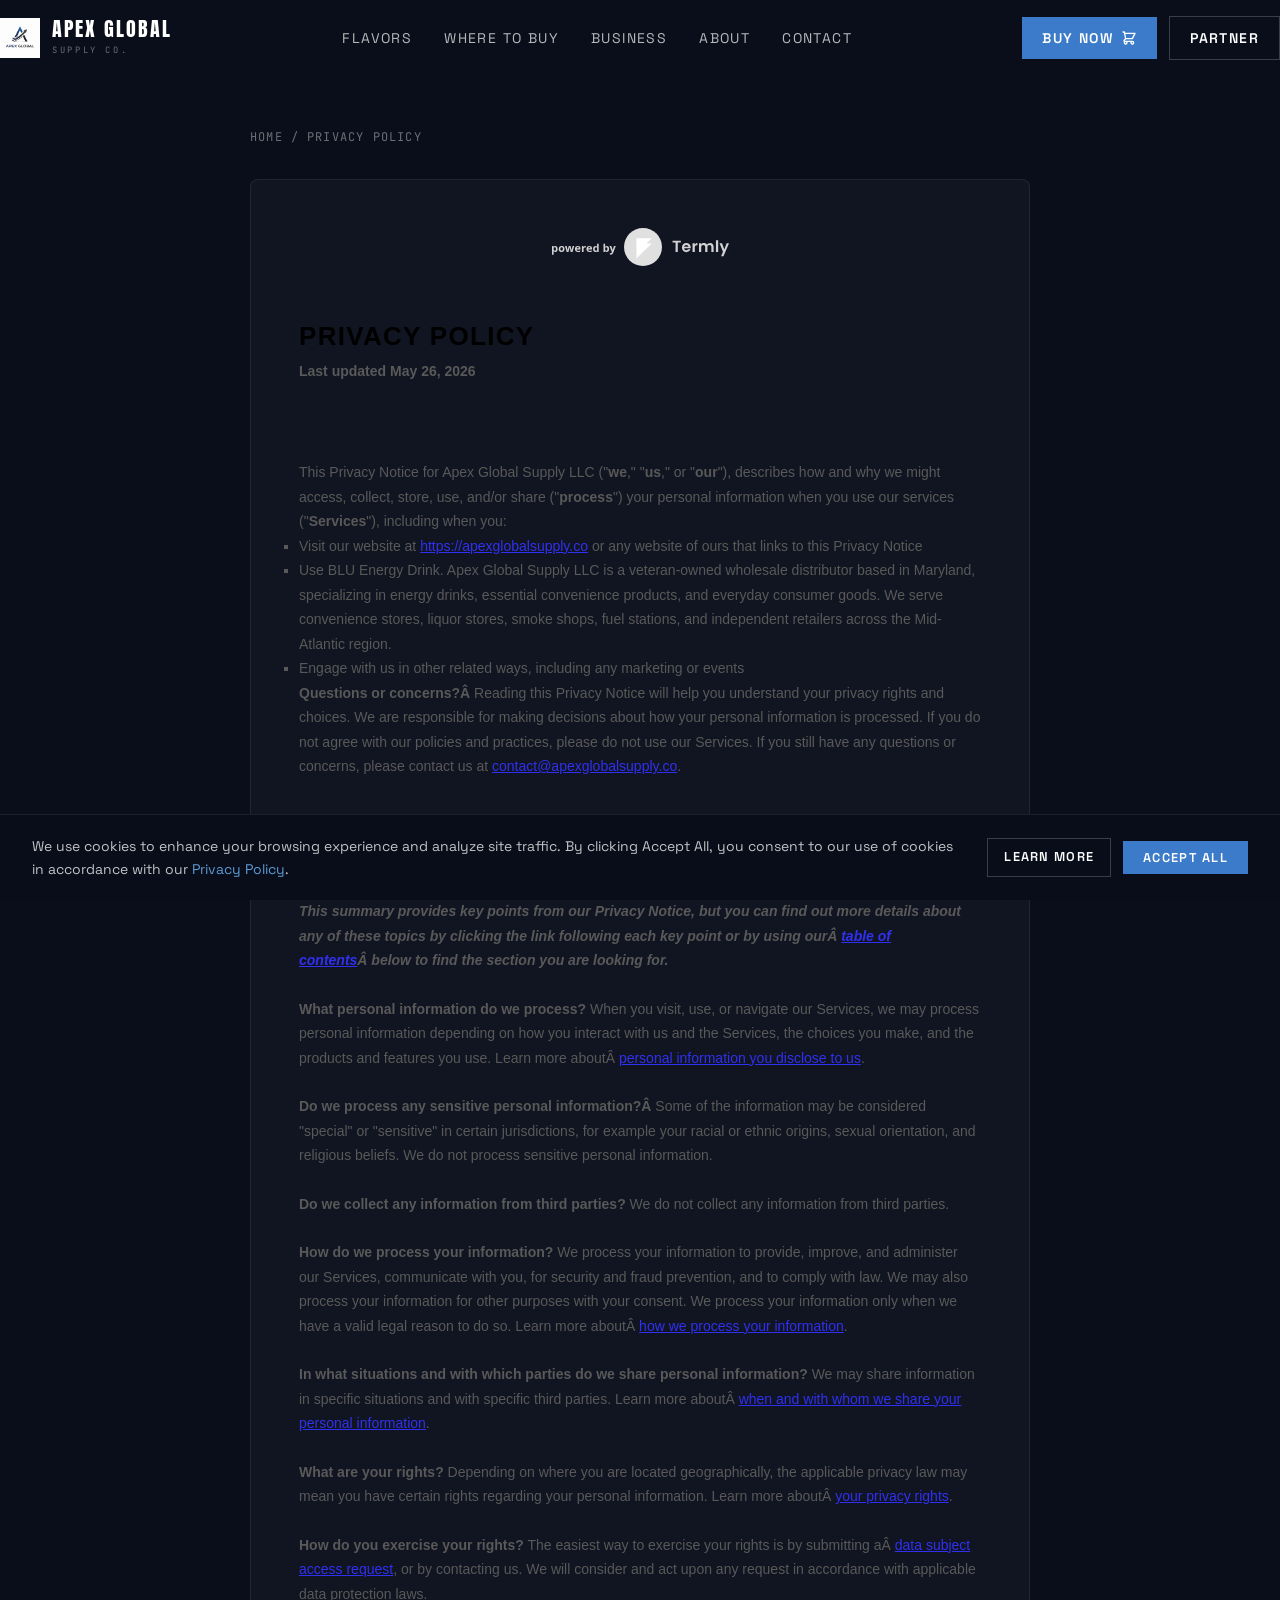
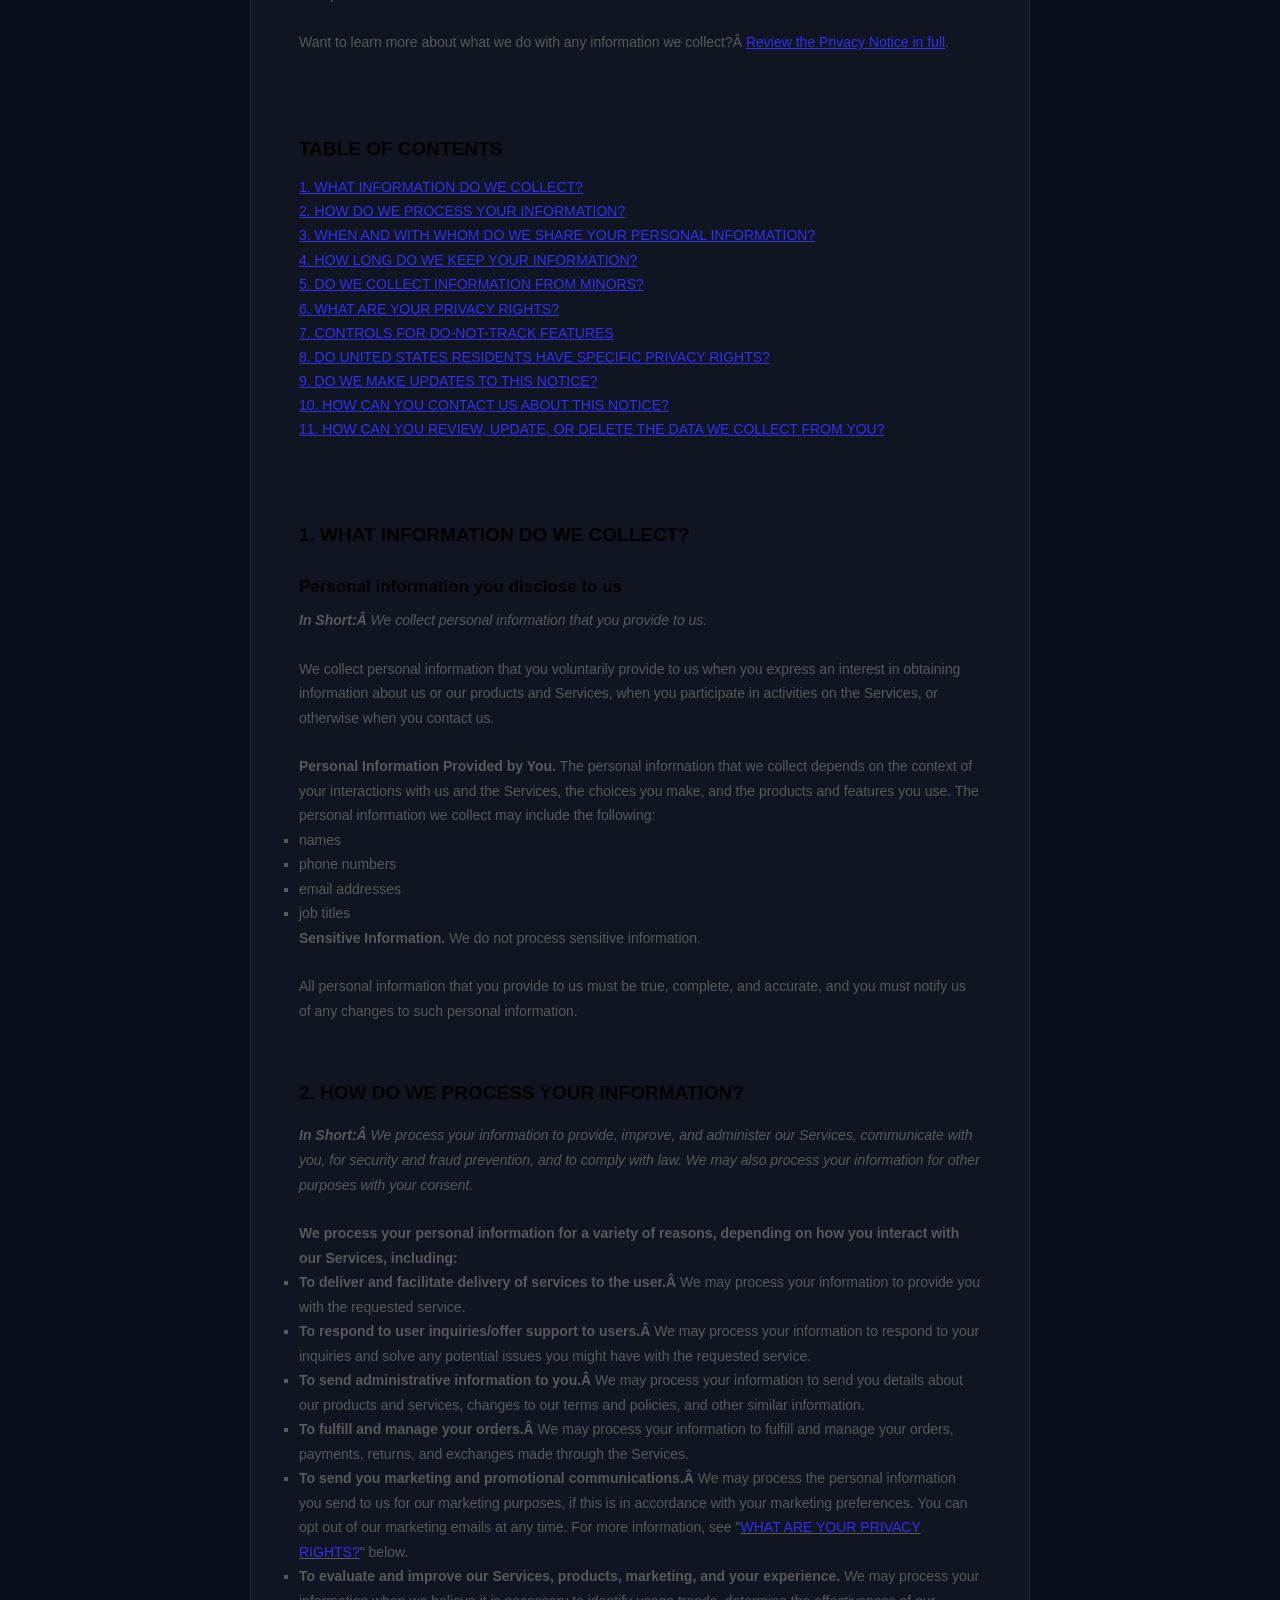
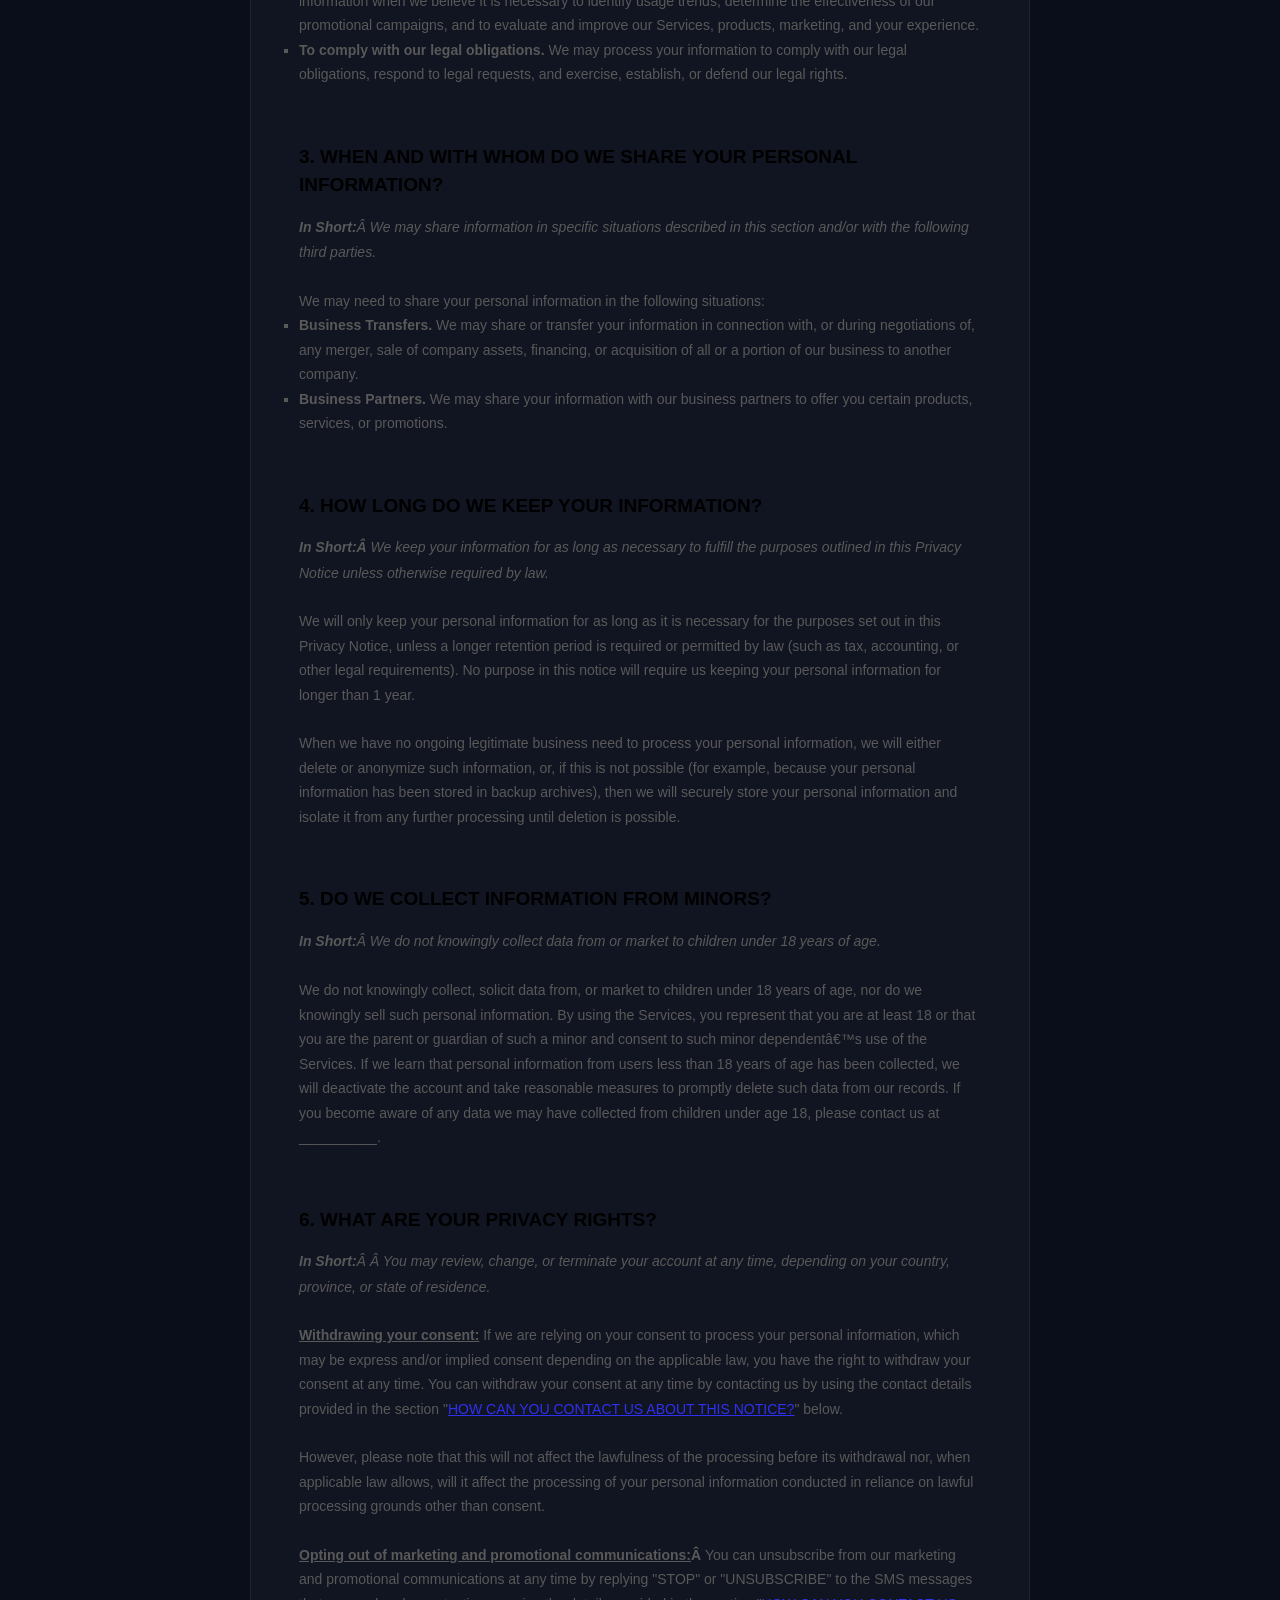
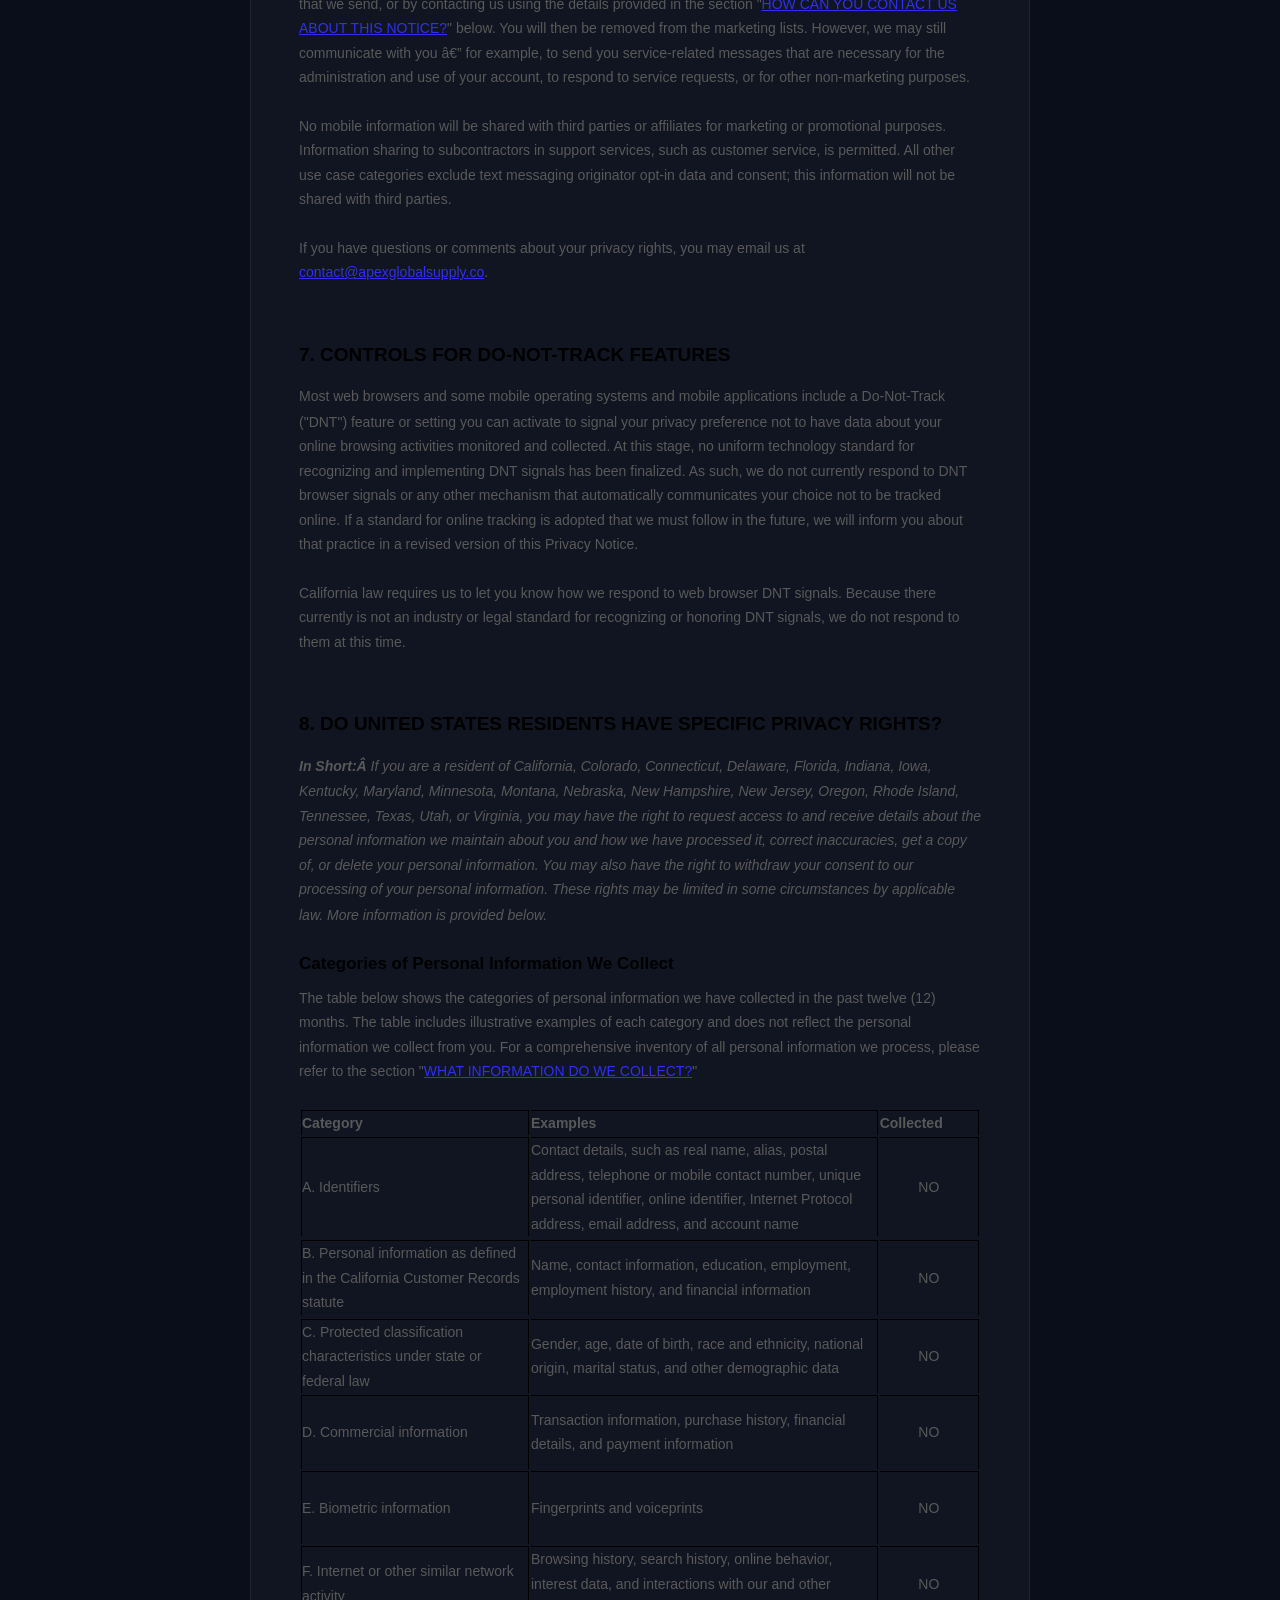
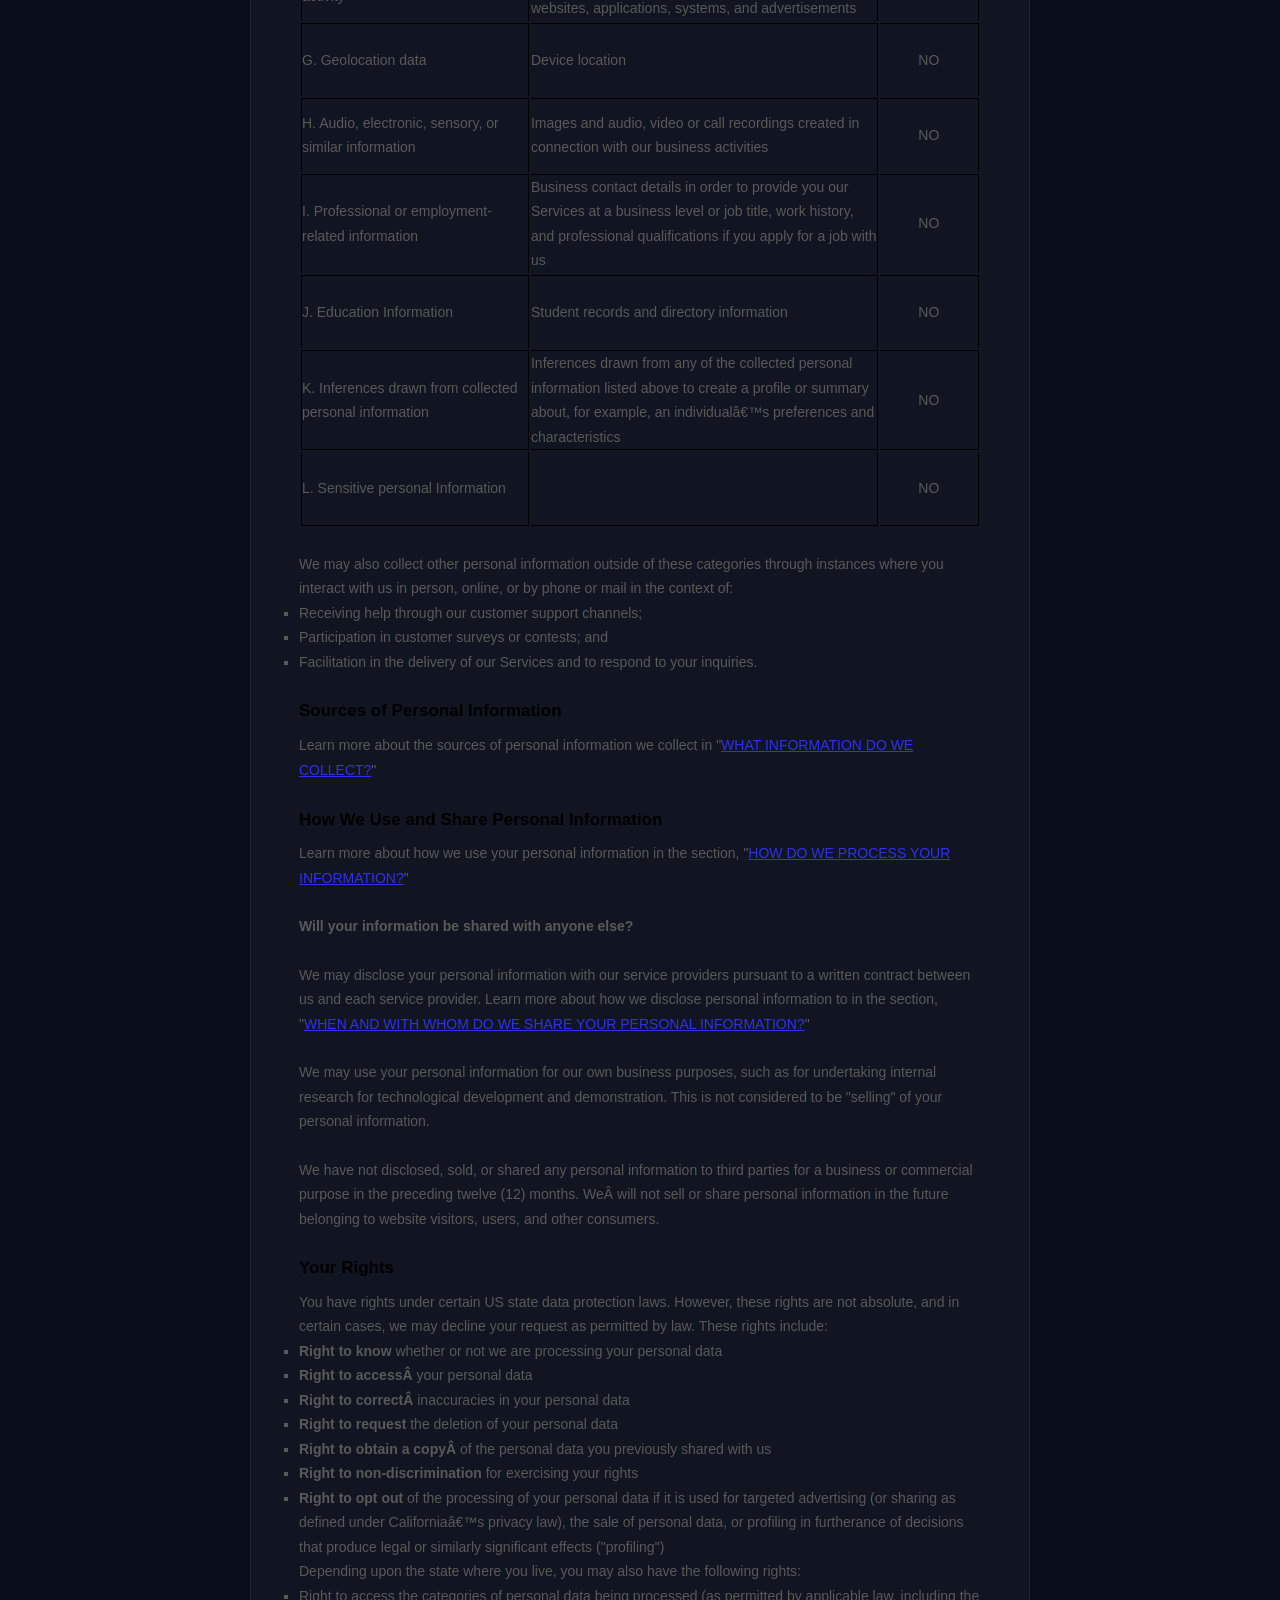
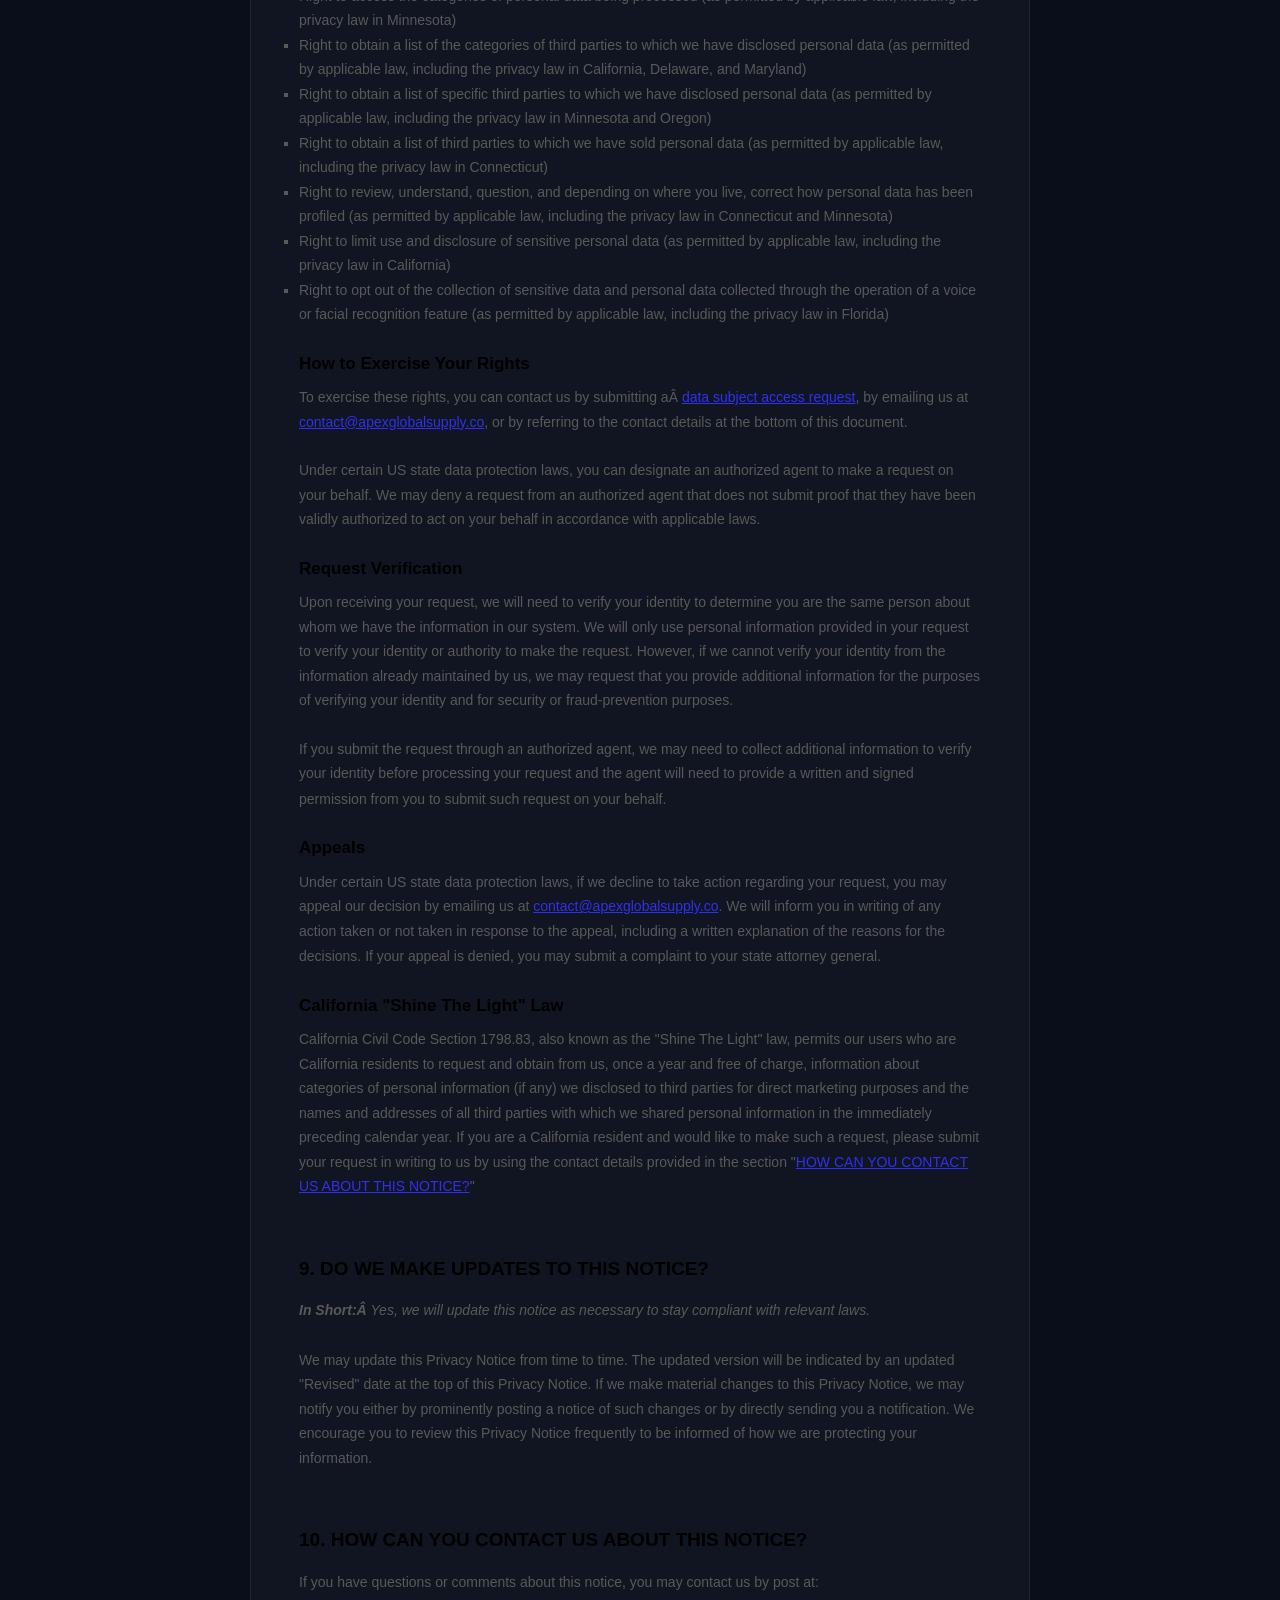
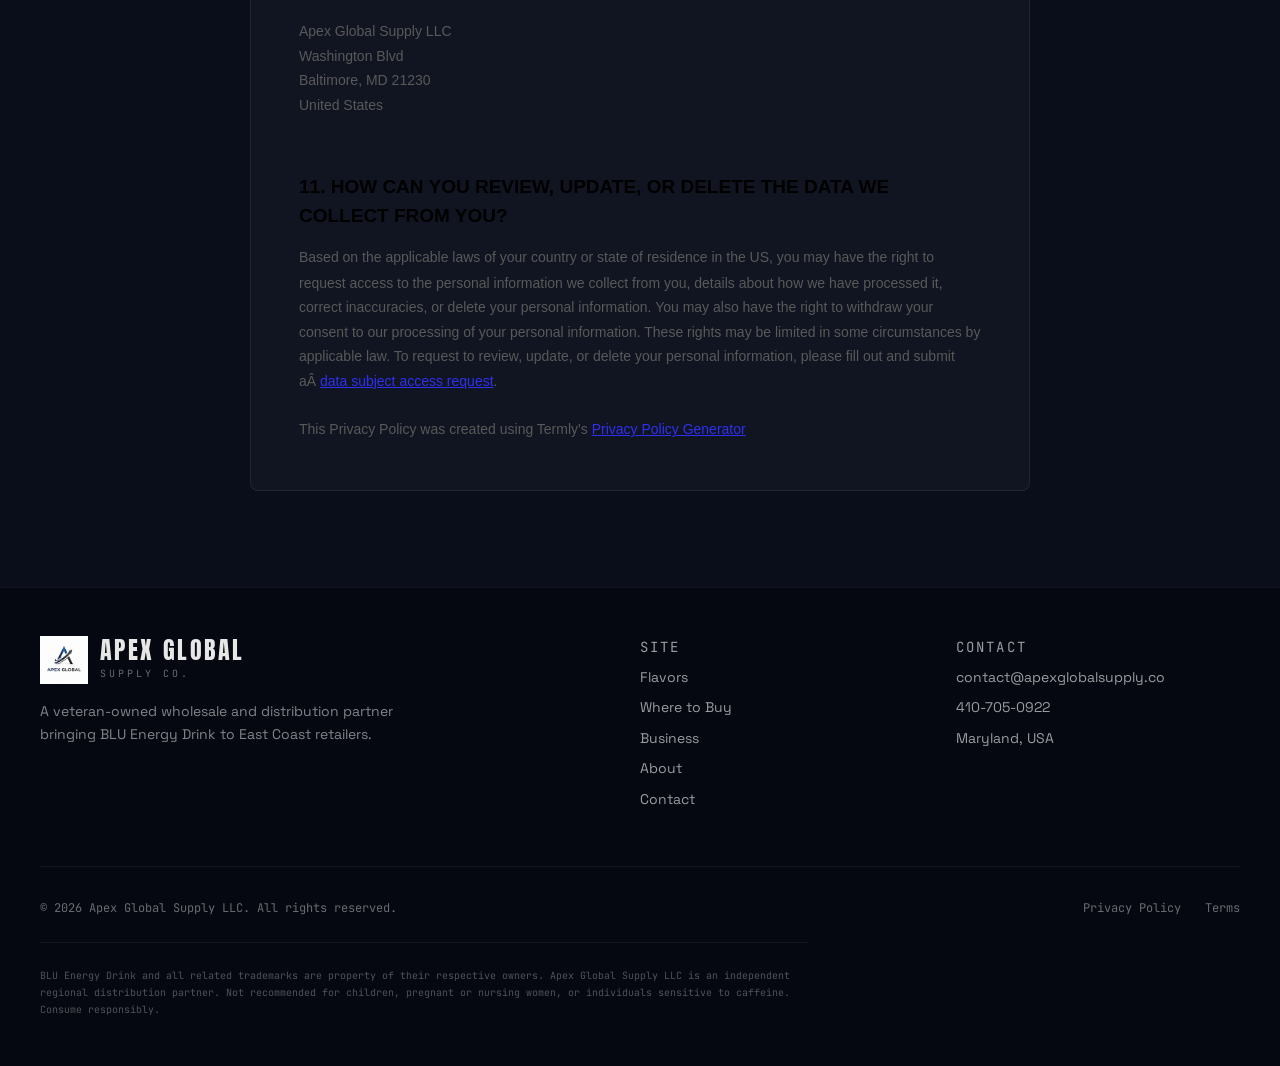
==== commit 759a62ec: "Added cookie consent banner" ====
--- a/privacy-policy.html
+++ b/privacy-policy.html
@@ -1,4 +1,4 @@
-﻿<!DOCTYPE html>
+<!DOCTYPE html>
 <html lang="en-US">
 <head>
 <meta charset="UTF-8">
@@ -90,7 +90,55 @@
   }
   [data-custom-class='link']:hover { color: #3B7BC9 !important; }
 </style>
-</head>
+<style>
+  .cookie-banner {
+    position: fixed;
+    bottom: 0; left: 0; right: 0;
+    z-index: 1000;
+    background: rgba(10, 14, 26, 0.97);
+    border-top: 1px solid rgba(255,255,255,0.08);
+    backdrop-filter: blur(12px);
+    -webkit-backdrop-filter: blur(12px);
+    padding: 1.25rem 2rem;
+    display: flex;
+    align-items: center;
+    gap: 1.5rem;
+    flex-wrap: wrap;
+    transform: translateY(100%);
+    opacity: 0;
+    transition: transform 0.4s ease, opacity 0.4s ease;
+    pointer-events: none;
+  }
+  .cookie-banner.visible {
+    transform: translateY(0);
+    opacity: 1;
+    pointer-events: auto;
+  }
+  .cookie-banner.dismissing {
+    transform: translateY(6px);
+    opacity: 0;
+    pointer-events: none;
+  }
+  .cookie-text {
+    flex: 1;
+    min-width: 260px;
+    font-family: 'Space Grotesk', sans-serif;
+    font-size: 0.875rem;
+    color: rgba(255,255,255,0.75);
+    line-height: 1.6;
+    margin: 0;
+  }
+  .cookie-actions {
+    display: flex;
+    gap: 0.75rem;
+    flex-shrink: 0;
+    align-items: center;
+  }
+  @media(max-width: 640px) {
+    .cookie-banner { padding: 1rem 1.25rem; gap: 1rem; }
+    .cookie-actions { width: 100%; }
+  }
+</style></head>
 <body>
 
 <!-- HEADER -->
@@ -261,5 +309,32 @@
   document.getElementById('year').textContent = new Date().getFullYear();
 </script>
 
+
+<!-- COOKIE CONSENT BANNER -->
+<div id="cookie-banner" class="cookie-banner" role="dialog" aria-label="Cookie consent">
+  <p class="cookie-text">We use cookies to enhance your browsing experience and analyze site traffic. By clicking Accept All, you consent to our use of cookies in accordance with our <a href="privacy-policy.html" style="color:#5B9BD5;text-decoration:none;">Privacy Policy</a>.</p>
+  <div class="cookie-actions">
+    <a href="privacy-policy.html" class="btn btn-outline" style="font-size:0.8rem;padding:0.5rem 1rem;">Learn More</a>
+    <button class="btn btn-primary" style="font-size:0.8rem;padding:0.5rem 1.25rem;" onclick="acceptCookies()">Accept All</button>
+  </div>
+</div>
+<script>
+  (function () {
+    if (localStorage.getItem('cookieConsent') === 'accepted') return;
+    setTimeout(function () {
+      var b = document.getElementById('cookie-banner');
+      if (b) b.classList.add('visible');
+    }, 600);
+  })();
+
+  function acceptCookies() {
+    localStorage.setItem('cookieConsent', 'accepted');
+    var b = document.getElementById('cookie-banner');
+    if (!b) return;
+    b.classList.remove('visible');
+    b.classList.add('dismissing');
+    setTimeout(function () { b.style.display = 'none'; }, 420);
+  }
+</script>
 </body>
 </html>
